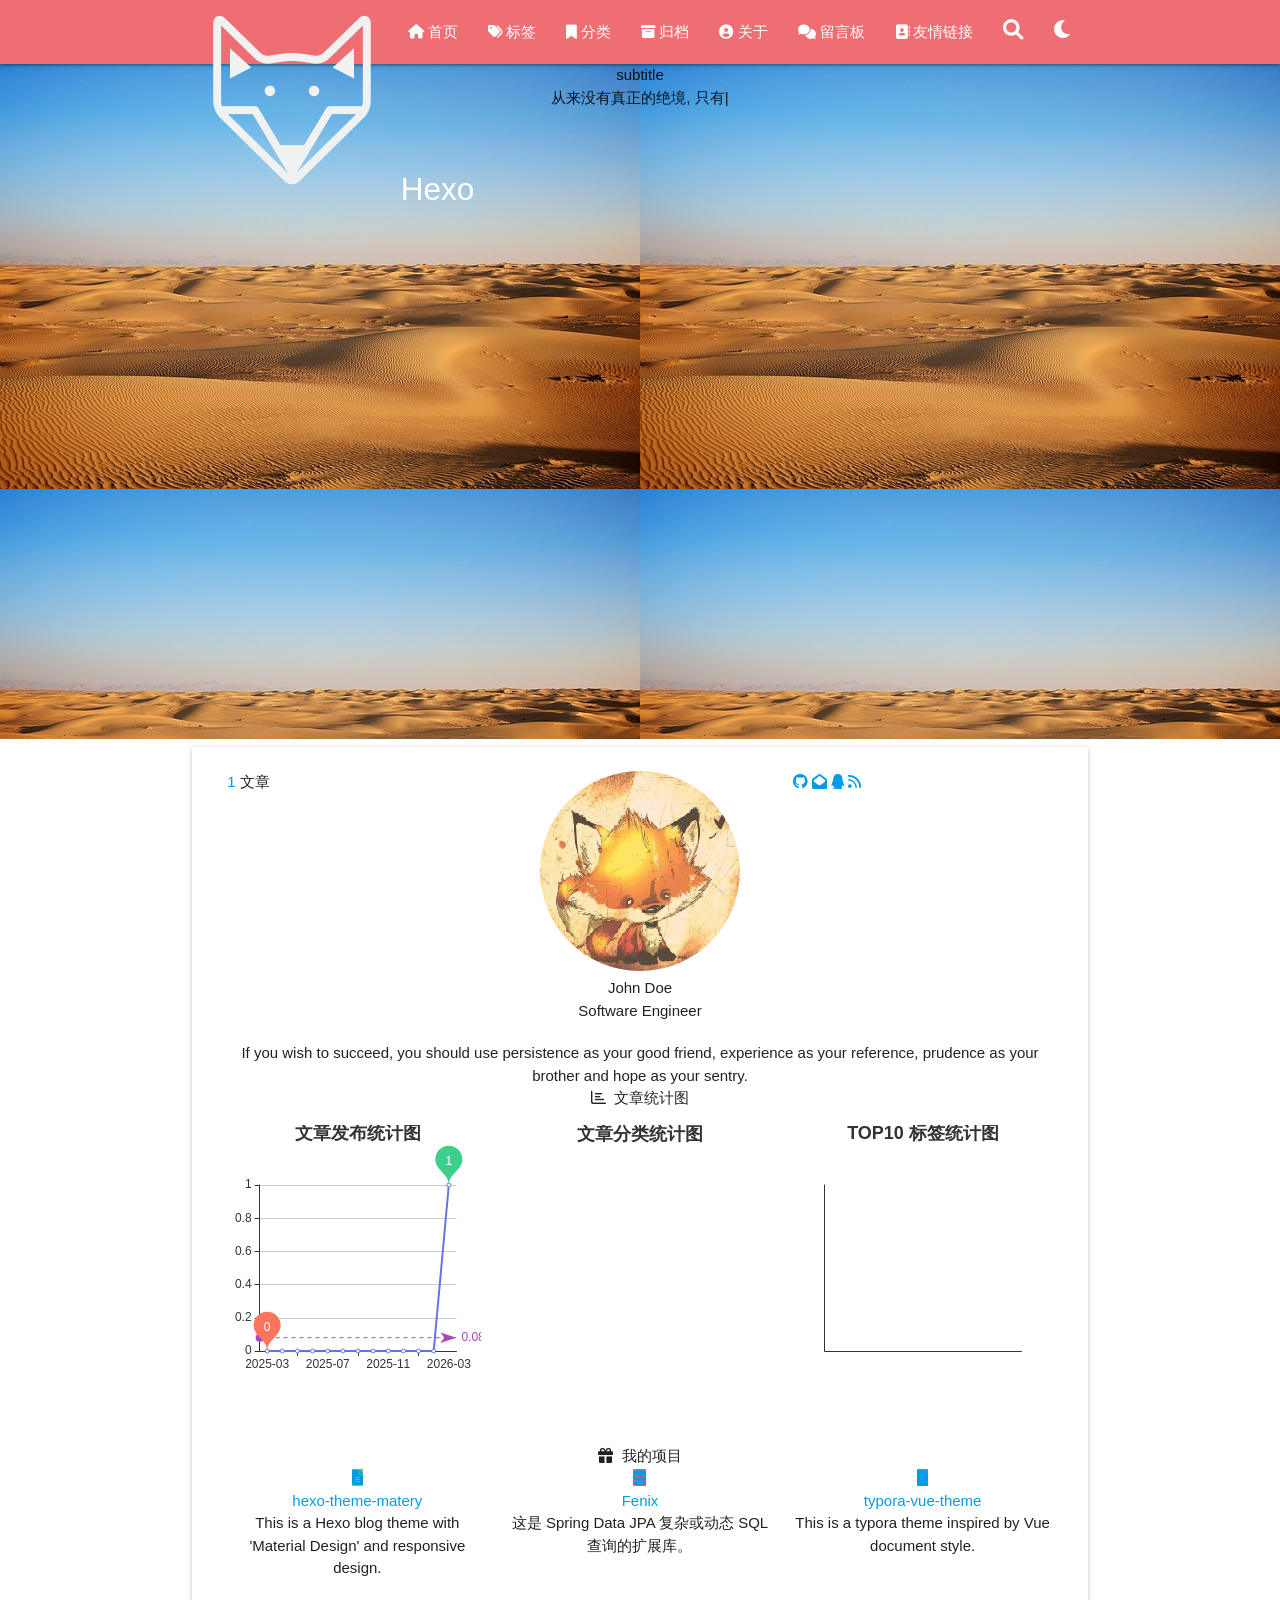
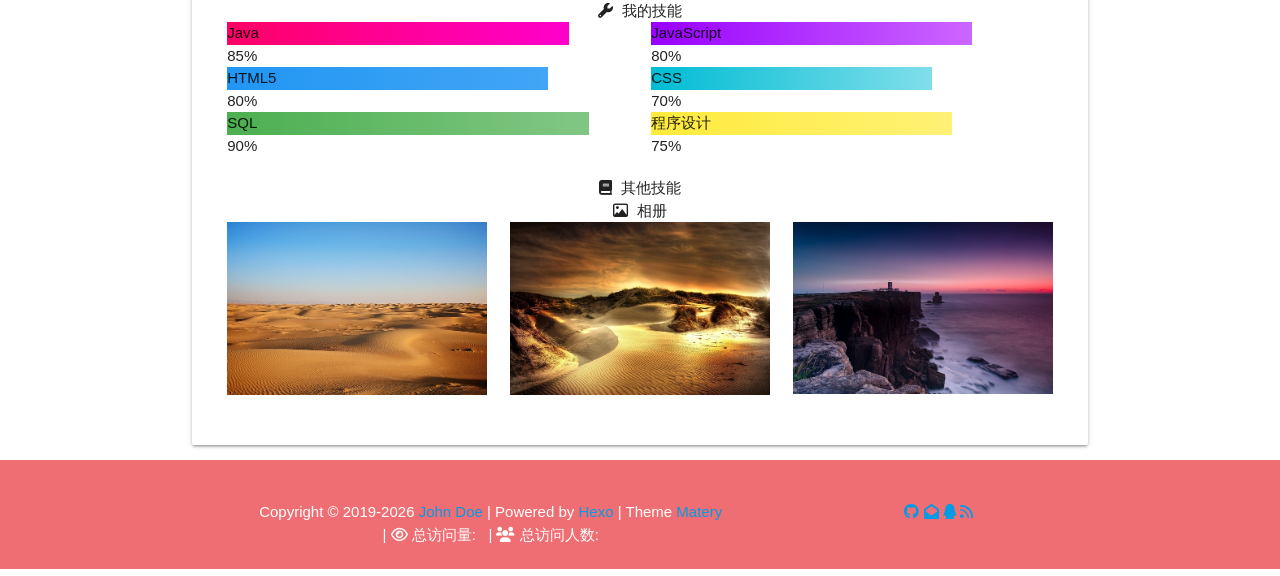
==== about/index.html @ 9ba4c169 "Site updated: 2026-03-27 16:29:59" ====
<!DOCTYPE HTML>
<html lang="zh-CN">


<head>
    <meta charset="utf-8">
    <meta name="keywords" content="关于, Hexo">
    <meta name="description" content="Hexo">
    <meta http-equiv="X-UA-Compatible" content="IE=edge">
    <meta name="viewport" content="width=device-width, initial-scale=1.0, user-scalable=no">
    <meta name="renderer" content="webkit|ie-stand|ie-comp">
    <meta name="mobile-web-app-capable" content="yes">
    <meta name="format-detection" content="telephone=no">
    <meta name="apple-mobile-web-app-capable" content="yes">
    <meta name="apple-mobile-web-app-status-bar-style" content="black-translucent">
    <meta name="referrer" content="no-referrer-when-downgrade">
    <!-- Global site tag (gtag.js) - Google Analytics -->


    <title>关于 | Hexo</title>
    <link rel="icon" type="image/png" href="/favicon.png">
    


    <!-- bg-cover style     -->



<link rel="stylesheet" type="text/css" href="/libs/awesome/css/all.min.css">
<link rel="stylesheet" type="text/css" href="/libs/materialize/materialize.min.css">
<link rel="stylesheet" type="text/css" href="/libs/aos/aos.css">
<link rel="stylesheet" type="text/css" href="/libs/animate/animate.min.css">
<link rel="stylesheet" type="text/css" href="/libs/lightGallery/css/lightgallery.min.css">
<link rel="stylesheet" type="text/css" href="/css/matery.css">
<link rel="stylesheet" type="text/css" href="/css/my.css">
<link rel="stylesheet" type="text/css" href="/css/dark.css" media="none" onload="if(media!='all')media='all'">




    <link rel="stylesheet" href="/libs/tocbot/tocbot.css">
    <link rel="stylesheet" href="/css/post.css">




    
        <link rel="stylesheet" type="text/css" href="/css/reward.css">
    



    <script src="/libs/jquery/jquery-3.6.0.min.js"></script>

<meta name="generator" content="Hexo 8.1.1"></head>


<body>
    <header class="navbar-fixed">
    <nav id="headNav" class="bg-color nav-transparent">
        <div id="navContainer" class="nav-wrapper container">
            <div class="brand-logo">
                <a href="/" class="waves-effect waves-light">
                    
                    <img src="/medias/logo.png" class="logo-img" alt="LOGO">
                    
                    <span class="logo-span">Hexo</span>
                </a>
            </div>
            

<a href="#" data-target="mobile-nav" class="sidenav-trigger button-collapse"><i class="fas fa-bars"></i></a>
<ul class="right nav-menu">
  
  <li class="hide-on-med-and-down nav-item">
    
    <a href="/" class="waves-effect waves-light">
      
      <i class="fas fa-home" style="zoom: 0.6;"></i>
      
      <span>首页</span>
    </a>
    
  </li>
  
  <li class="hide-on-med-and-down nav-item">
    
    <a href="/tags" class="waves-effect waves-light">
      
      <i class="fas fa-tags" style="zoom: 0.6;"></i>
      
      <span>标签</span>
    </a>
    
  </li>
  
  <li class="hide-on-med-and-down nav-item">
    
    <a href="/categories" class="waves-effect waves-light">
      
      <i class="fas fa-bookmark" style="zoom: 0.6;"></i>
      
      <span>分类</span>
    </a>
    
  </li>
  
  <li class="hide-on-med-and-down nav-item">
    
    <a href="/archives" class="waves-effect waves-light">
      
      <i class="fas fa-archive" style="zoom: 0.6;"></i>
      
      <span>归档</span>
    </a>
    
  </li>
  
  <li class="hide-on-med-and-down nav-item">
    
    <a href="/about" class="waves-effect waves-light">
      
      <i class="fas fa-user-circle" style="zoom: 0.6;"></i>
      
      <span>关于</span>
    </a>
    
  </li>
  
  <li class="hide-on-med-and-down nav-item">
    
    <a href="/contact" class="waves-effect waves-light">
      
      <i class="fas fa-comments" style="zoom: 0.6;"></i>
      
      <span>留言板</span>
    </a>
    
  </li>
  
  <li class="hide-on-med-and-down nav-item">
    
    <a href="/friends" class="waves-effect waves-light">
      
      <i class="fas fa-address-book" style="zoom: 0.6;"></i>
      
      <span>友情链接</span>
    </a>
    
  </li>
  
  <li>
    <a href="#searchModal" class="modal-trigger waves-effect waves-light">
      <i id="searchIcon" class="fas fa-search" title="搜索" style="zoom: 0.85;"></i>
    </a>
  </li>
  <li>
    <a href="javascript:;" class="waves-effect waves-light" onclick="switchNightMode()" title="深色/浅色模式" >
      <i id="sum-moon-icon" class="fas fa-sun" style="zoom: 0.85;"></i>
    </a>
  </li>
</ul>


<div id="mobile-nav" class="side-nav sidenav">

    <div class="mobile-head bg-color">
        
        <img src="/medias/logo.png" class="logo-img circle responsive-img">
        
        <div class="logo-name">Hexo</div>
        <div class="logo-desc">
            
            Never really desperate, only the lost of the soul.
            
        </div>
    </div>

    <ul class="menu-list mobile-menu-list">
        
        <li class="m-nav-item">
	  
		<a href="/" class="waves-effect waves-light">
			
			    <i class="fa-fw fas fa-home"></i>
			
			首页
		</a>
          
        </li>
        
        <li class="m-nav-item">
	  
		<a href="/tags" class="waves-effect waves-light">
			
			    <i class="fa-fw fas fa-tags"></i>
			
			标签
		</a>
          
        </li>
        
        <li class="m-nav-item">
	  
		<a href="/categories" class="waves-effect waves-light">
			
			    <i class="fa-fw fas fa-bookmark"></i>
			
			分类
		</a>
          
        </li>
        
        <li class="m-nav-item">
	  
		<a href="/archives" class="waves-effect waves-light">
			
			    <i class="fa-fw fas fa-archive"></i>
			
			归档
		</a>
          
        </li>
        
        <li class="m-nav-item">
	  
		<a href="/about" class="waves-effect waves-light">
			
			    <i class="fa-fw fas fa-user-circle"></i>
			
			关于
		</a>
          
        </li>
        
        <li class="m-nav-item">
	  
		<a href="/contact" class="waves-effect waves-light">
			
			    <i class="fa-fw fas fa-comments"></i>
			
			留言板
		</a>
          
        </li>
        
        <li class="m-nav-item">
	  
		<a href="/friends" class="waves-effect waves-light">
			
			    <i class="fa-fw fas fa-address-book"></i>
			
			友情链接
		</a>
          
        </li>
        
        
        <li><div class="divider"></div></li>
        <li>
            <a href="https://github.com/blinkfox/hexo-theme-matery" class="waves-effect waves-light" target="_blank">
                <i class="fab fa-github-square fa-fw"></i>Fork Me
            </a>
        </li>
        
    </ul>
</div>


        </div>

        
            <style>
    .nav-transparent .github-corner {
        display: none !important;
    }

    .github-corner {
        position: absolute;
        z-index: 10;
        top: 0;
        right: 0;
        border: 0;
        transform: scale(1.1);
    }

    .github-corner svg {
        color: #0f9d58;
        fill: #fff;
        height: 64px;
        width: 64px;
    }

    .github-corner:hover .octo-arm {
        animation: a 0.56s ease-in-out;
    }

    .github-corner .octo-arm {
        animation: none;
    }

    @keyframes a {
        0%,
        to {
            transform: rotate(0);
        }
        20%,
        60% {
            transform: rotate(-25deg);
        }
        40%,
        80% {
            transform: rotate(10deg);
        }
    }
</style>

<a href="https://github.com/blinkfox/hexo-theme-matery" class="github-corner tooltipped hide-on-med-and-down" target="_blank"
   data-tooltip="Fork Me" data-position="left" data-delay="50">
    <svg viewBox="0 0 250 250" aria-hidden="true">
        <path d="M0,0 L115,115 L130,115 L142,142 L250,250 L250,0 Z"></path>
        <path d="M128.3,109.0 C113.8,99.7 119.0,89.6 119.0,89.6 C122.0,82.7 120.5,78.6 120.5,78.6 C119.2,72.0 123.4,76.3 123.4,76.3 C127.3,80.9 125.5,87.3 125.5,87.3 C122.9,97.6 130.6,101.9 134.4,103.2"
              fill="currentColor" style="transform-origin: 130px 106px;" class="octo-arm"></path>
        <path d="M115.0,115.0 C114.9,115.1 118.7,116.5 119.8,115.4 L133.7,101.6 C136.9,99.2 139.9,98.4 142.2,98.6 C133.8,88.0 127.5,74.4 143.8,58.0 C148.5,53.4 154.0,51.2 159.7,51.0 C160.3,49.4 163.2,43.6 171.4,40.1 C171.4,40.1 176.1,42.5 178.8,56.2 C183.1,58.6 187.2,61.8 190.9,65.4 C194.5,69.0 197.7,73.2 200.1,77.6 C213.8,80.2 216.3,84.9 216.3,84.9 C212.7,93.1 206.9,96.0 205.4,96.6 C205.1,102.4 203.0,107.8 198.3,112.5 C181.9,128.9 168.3,122.5 157.7,114.1 C157.9,116.9 156.7,120.9 152.7,124.9 L141.0,136.5 C139.8,137.7 141.6,141.9 141.8,141.8 Z"
              fill="currentColor" class="octo-body"></path>
    </svg>
</a>
        
    </nav>

</header>

    <style type="text/css">
    /* don't remove. */
    .about-cover {
        height: 75vh;
    }
</style>

<div class="bg-cover pd-header about-cover">
    <div class="container">
    <div class="row">
    <div class="col s10 offset-s1 m8 offset-m2 l8 offset-l2">
        <div class="brand">
            <div class="title center-align">
                
                    subtitle
                
            </div>

            <div class="description center-align">
                
                <span id="subtitle"></span>
                <script src="/libs/typed/typed.js"></script>
                <script>
                    var typed = new Typed("#subtitle", {
                        strings: [ 
                            
                                "从来没有真正的绝境, 只有心灵的迷途",
                            
                                "Never really desperate, only the lost of the soul",
                            
                        ],
                        startDelay: 300,
                        typeSpeed: 100,
                        loop: true,
                        backSpeed: 50,
                        showCursor: true
                    });
                </script>
                
            </div>
        </div>
    </div>
</div>


<script>
    // 每天切换 banner 图.  Switch banner image every day.
    var bannerUrl = "/medias/banner/" + new Date().getDay() + '.jpg';
    $('.bg-cover').css('background-image', 'url(' + bannerUrl + ')');
</script>
<script>
    
      var bannerUrl = "/medias/featureimages/" + Math.floor(Math.random() * 24) + '.jpg';
    
    $('.bg-cover.about-cover').css('background-image', 'url(' + bannerUrl + ')');

</script>


    </div>
</div>

<main class="content">

    <div id="aboutme" class="container about-container">
        <div class="card">
            <div class="card-content">
                <div class="row">
                    <div class="post-statis col l4 hide-on-med-and-down" data-aos="zoom-in-right">
                        
<div class="statis">
    <span class="count"><a href="/">1</a></span>
    <span class="name">文章</span>
</div>






                    </div>
                    <div class="col s12 m12 l4">
                        <div class="profile center-align">
                            <div class="avatar">
                                <img src="/medias/avatar.jpg" alt="John Doe"
                                     class="circle responsive-img avatar-img">
                            </div>
                            <div class="author">
                                <div class="post-statis hide-on-large-only" data-aos="zoom-in-right">
                                    
<div class="statis">
    <span class="count"><a href="/">1</a></span>
    <span class="name">文章</span>
</div>






                                </div>
                                <div class="title">John Doe</div>
                                <div class="career">Software Engineer</div>
                                <div class="social-link hide-on-large-only" data-aos="zoom-in-left">
                                    
    <a href="https://github.com/blinkfox" class="tooltipped" target="_blank" data-tooltip="访问我的GitHub" data-position="top" data-delay="50">
        <i class="fab fa-github"></i>
    </a>



    <a href="mailto:1181062873@qq.com" class="tooltipped" target="_blank" data-tooltip="邮件联系我" data-position="top" data-delay="50">
        <i class="fas fa-envelope-open"></i>
    </a>







    <a href="tencent://AddContact/?fromId=50&fromSubId=1&subcmd=all&uin=1181062873" class="tooltipped" target="_blank" data-tooltip="QQ联系我: 1181062873" data-position="top" data-delay="50">
        <i class="fab fa-qq"></i>
    </a>







    <a href="/atom.xml" class="tooltipped" target="_blank" data-tooltip="RSS 订阅" data-position="top" data-delay="50">
        <i class="fas fa-rss"></i>
    </a>


                                </div>
                            </div>
                        </div>
                    </div>
                    <div class="col l4 hide-on-med-and-down" data-aos="zoom-in-left">
                        <div class="social-link">
                            
    <a href="https://github.com/blinkfox" class="tooltipped" target="_blank" data-tooltip="访问我的GitHub" data-position="top" data-delay="50">
        <i class="fab fa-github"></i>
    </a>



    <a href="mailto:1181062873@qq.com" class="tooltipped" target="_blank" data-tooltip="邮件联系我" data-position="top" data-delay="50">
        <i class="fas fa-envelope-open"></i>
    </a>







    <a href="tencent://AddContact/?fromId=50&fromSubId=1&subcmd=all&uin=1181062873" class="tooltipped" target="_blank" data-tooltip="QQ联系我: 1181062873" data-position="top" data-delay="50">
        <i class="fab fa-qq"></i>
    </a>







    <a href="/atom.xml" class="tooltipped" target="_blank" data-tooltip="RSS 订阅" data-position="top" data-delay="50">
        <i class="fas fa-rss"></i>
    </a>


                        </div>
                    </div>
                </div>

                <div class="introduction center-align" data-aos="fade-up">If you wish to succeed, you should use persistence as your good friend, experience as your reference, prudence as your brother and hope as your sentry.</div>

                <style type="text/css">
    #posts-chart,
    #categories-chart,
    #tags-chart {
        width: 100%;
        height: 300px;
        margin: 0.5rem auto;
        padding: 0.5rem;
    }
</style>

<div id="postCharts" class="post-charts">
    <div class="title center-align" data-aos="zoom-in-up">
        <i class="far fa-bar-chart"></i>&nbsp;&nbsp;文章统计图
    </div>
    <div class="row">
        <div class="chart col s12 m6 l4" data-aos="zoom-in-up">
            <div id="posts-chart"></div>
        </div>

        <div class="chart col s12 m6 l4" data-aos="zoom-in-up">
            <div id="categories-chart"></div>
        </div>

        <div class="chart col s12 m6 l4" data-aos="zoom-in-up">
            <div id="tags-chart"></div>
        </div>
    </div>
</div>

<script type="text/javascript" src="/libs/echarts/echarts.min.js"></script>
<script>
    let postsChart = echarts.init(document.getElementById('posts-chart'));
    let categoriesChart = echarts.init(document.getElementById('categories-chart'));
    let tagsChart = echarts.init(document.getElementById('tags-chart'));

    

    let postsOption = {
        title: {
            text: '文章发布统计图',
            top: -5,
            x: 'center'
        },
        tooltip: {
            trigger: 'axis'
        },
        xAxis: {
            type: 'category',
            data: ["2025-03","2025-04","2025-05","2025-06","2025-07","2025-08","2025-09","2025-10","2025-11","2025-12","2026-01","2026-02","2026-03"]
        },
        yAxis: {
            type: 'value',
        },
        series: [
            {
                name: '文章篇数',
                type: 'line',
                color: ['#6772e5'],
                data: [0,0,0,0,0,0,0,0,0,0,0,0,1],
                markPoint: {
                    symbolSize: 45,
                    color: ['#fa755a','#3ecf8e','#82d3f4'],
                    data: [{
                        type: 'max',
                        itemStyle: {color: ['#3ecf8e']},
                        name: '最大值'
                    }, {
                        type: 'min',
                        itemStyle: {color: ['#fa755a']},
                        name: '最小值'
                    }]
                },
                markLine: {
                    itemStyle: {color: ['#ab47bc']},
                    data: [
                        {type: 'average', name: '平均值'}
                    ]
                }
            }
        ]
    };

    

    let categoriesOption = {
        title: {
            text: '文章分类统计图',
            top: -4,
            x: 'center'
        },
        tooltip: {
            trigger: 'item',
            formatter: "{a} <br/>{b} : {c} ({d}%)"
        },
        series: [
            {
                name: '分类',
                type: 'pie',
                radius: '50%',
                color: ['#6772e5', '#ff9e0f', '#fa755a', '#3ecf8e', '#82d3f4', '#ab47bc', '#525f7f', '#f51c47', '#26A69A'],
                data: [],
                itemStyle: {
                    emphasis: {
                        shadowBlur: 10,
                        shadowOffsetX: 0,
                        shadowColor: 'rgba(0, 0, 0, 0.5)'
                    }
                }
            }
        ]
    };

    

    let tagsOption = {
        title: {
            text: 'TOP10 标签统计图',
            top: -5,
            x: 'center'
        },
        tooltip: {},
        xAxis: [
            {
                type: 'category',
                data: []
            }
        ],
        yAxis: [
            {
                type: 'value'
            }
        ],
        series: [
            {
                type: 'bar',
                color: ['#82d3f4'],
                barWidth : 18,
                data: [],
                markPoint: {
                    symbolSize: 45,
                    data: [{
                        type: 'max',
                        itemStyle: {color: ['#3ecf8e']},
                        name: '最大值'
                    }, {
                        type: 'min',
                        itemStyle: {color: ['#fa755a']},
                        name: '最小值'
                    }],
                },
                markLine: {
                    itemStyle: {color: ['#ab47bc']},
                    data: [
                        {type: 'average', name: '平均值'}
                    ]
                }
            }
        ]
    };

    // render the charts
    postsChart.setOption(postsOption);
    categoriesChart.setOption(categoriesOption);
    tagsChart.setOption(tagsOption);
</script>


                
                
<div class="my-projects">
    <div class="title center-align" data-aos="zoom-in-up">
        <i class="fas fa-gift"></i>&nbsp;&nbsp;我的项目
    </div>
    <div class="row">
        
        
        <div class="col s12 m6 l4" data-aos="fade-up">
            <div class="info center-align">
                <a href="http://github.com/blinkfox/hexo-theme-matery" class="icon"
                   style="background: linear-gradient(to bottom right, #66BB6A 0%, #81C784 100%)" target="_blank">
                    <i class="fas fa-file-alt"></i>
                </a>
                <div class="info-title">
                    <a href="http://github.com/blinkfox/hexo-theme-matery" target="_blank">hexo-theme-matery</a>
                </div>
                <div class="info-desc">This is a Hexo blog theme with &#39;Material Design&#39; and responsive design.</div>
            </div>
        </div>
        
        <div class="col s12 m6 l4" data-aos="fade-up">
            <div class="info center-align">
                <a href="https://github.com/blinkfox/fenix" class="icon"
                   style="background: linear-gradient(to bottom right, #F06292 0%, #EF5350 100%)" target="_blank">
                    <i class="fas fa-database"></i>
                </a>
                <div class="info-title">
                    <a href="https://github.com/blinkfox/fenix" target="_blank">Fenix</a>
                </div>
                <div class="info-desc">这是 Spring Data JPA 复杂或动态 SQL 查询的扩展库。</div>
            </div>
        </div>
        
        <div class="col s12 m6 l4" data-aos="fade-up">
            <div class="info center-align">
                <a href="https://github.com/blinkfox/typora-vue-theme" class="icon"
                   style="background: linear-gradient(to bottom right, #29B6F6 0%, #1E88E5 100%)" target="_blank">
                    <i class="fas fa-file-alt"></i>
                </a>
                <div class="info-title">
                    <a href="https://github.com/blinkfox/typora-vue-theme" target="_blank">typora-vue-theme</a>
                </div>
                <div class="info-desc">This is a typora theme inspired by Vue document style.</div>
            </div>
        </div>
        
        
    </div>
</div>

                

                
                
<div class="my-skills">
    <div class="title center-align" data-aos="zoom-in-up">
        <i class="fas fa-wrench"></i>&nbsp;&nbsp;我的技能
    </div>
    <div class="row">
        
        
        
        <div class="col s12 m6 l6" data-aos="fade-up">
            <div class="skillbar">
                <div class="skillbar-title"
                     style="background: linear-gradient(to right, #FF0066 0%, #FF00CC 100%); width: 85%">
                    <span>Java</span>
                </div>
                <div class="skill-bar-percent">85%</div>
            </div>
        </div>
        
        
        <div class="col s12 m6 l6" data-aos="fade-up">
            <div class="skillbar">
                <div class="skillbar-title"
                     style="background: linear-gradient(to right, #9900FF 0%, #CC66FF 100%); width: 80%">
                    <span>JavaScript</span>
                </div>
                <div class="skill-bar-percent">80%</div>
            </div>
        </div>
        
        
        <div class="col s12 m6 l6" data-aos="fade-up">
            <div class="skillbar">
                <div class="skillbar-title"
                     style="background: linear-gradient(to right, #2196F3 0%, #42A5F5 100%); width: 80%">
                    <span>HTML5</span>
                </div>
                <div class="skill-bar-percent">80%</div>
            </div>
        </div>
        
        
        <div class="col s12 m6 l6" data-aos="fade-up">
            <div class="skillbar">
                <div class="skillbar-title"
                     style="background: linear-gradient(to right, #00BCD4 0%, #80DEEA 100%); width: 70%">
                    <span>CSS</span>
                </div>
                <div class="skill-bar-percent">70%</div>
            </div>
        </div>
        
        
        <div class="col s12 m6 l6" data-aos="fade-up">
            <div class="skillbar">
                <div class="skillbar-title"
                     style="background: linear-gradient(to right, #4CAF50 0%, #81C784 100%); width: 90%">
                    <span>SQL</span>
                </div>
                <div class="skill-bar-percent">90%</div>
            </div>
        </div>
        
        
        <div class="col s12 m6 l6" data-aos="fade-up">
            <div class="skillbar">
                <div class="skillbar-title"
                     style="background: linear-gradient(to right, #FFEB3B 0%, #FFF176 100%); width: 75%">
                    <span>程序设计</span>
                </div>
                <div class="skill-bar-percent">75%</div>
            </div>
        </div>
        
        
    </div>

    

    
    <div class="other-skills chip-container" data-aos="zoom-in-up">
        <div class="sub-title center-align"><i class="fa fa-book"></i>&nbsp;&nbsp;其他技能</div>
        <div class="tag-chips center-align">
            
        </div>
    </div>
    

</div>

                

                
                
<div id="myGallery" class="my-gallery">
    <div class="title center-align" data-aos="zoom-in-up">
        <i class="far fa-image"></i>&nbsp;&nbsp;相册
    </div>
    <div class="row">
        
        
        <div class="photo col s12 m6 l4" data-aos="fade-up">
            <div class="img-item" data-src="/medias/featureimages/0.jpg">
                <img src="/medias/featureimages/0.jpg" class="responsive-img">
            </div>
        </div>
        
        <div class="photo col s12 m6 l4" data-aos="fade-up">
            <div class="img-item" data-src="/medias/featureimages/1.jpg">
                <img src="/medias/featureimages/1.jpg" class="responsive-img">
            </div>
        </div>
        
        <div class="photo col s12 m6 l4" data-aos="fade-up">
            <div class="img-item" data-src="/medias/featureimages/2.jpg">
                <img src="/medias/featureimages/2.jpg" class="responsive-img">
            </div>
        </div>
        
        
    </div>
</div>

<script>
    $(function () {
        let animateClass = 'animated pulse';
        $('#myGallery .photo').hover(function () {
            $(this).addClass(animateClass);
        }, function () {
            $(this).removeClass(animateClass);
        });
    });
</script>

                
                
                
                
            </div>
        </div>
    </div>
</main>


    <footer class="page-footer bg-color">
    
        <link rel="stylesheet" href="/libs/aplayer/APlayer.min.css">
<style>
    .aplayer .aplayer-lrc p {
        
        display: none;
        
        font-size: 12px;
        font-weight: 700;
        line-height: 16px !important;
    }

    .aplayer .aplayer-lrc p.aplayer-lrc-current {
        
        display: none;
        
        font-size: 15px;
        color: #42b983;
    }

    
    .aplayer.aplayer-fixed.aplayer-narrow .aplayer-body {
        left: -66px !important;
    }

    .aplayer.aplayer-fixed.aplayer-narrow .aplayer-body:hover {
        left: 0px !important;
    }

    
</style>
<div class="">
    
    <div class="row">
        <meting-js class="col l8 offset-l2 m10 offset-m1 s12"
                   server="netease"
                   type="playlist"
                   id="503838841"
                   fixed='true'
                   autoplay='false'
                   theme='#42b983'
                   loop='all'
                   order='random'
                   preload='auto'
                   volume='0.7'
                   list-folded='true'
        >
        </meting-js>
    </div>
</div>

<script src="/libs/aplayer/APlayer.min.js"></script>
<script src="/libs/aplayer/Meting.min.js"></script>

    

    <div class="container row center-align"
         style="margin-bottom: 0px !important;">
        <div class="col s12 m8 l8 copy-right">
            Copyright&nbsp;&copy;
            
                <span id="year">2019-2026</span>
            
            <a href="/about" target="_blank">John Doe</a>
            |&nbsp;Powered by&nbsp;<a href="https://hexo.io/" target="_blank">Hexo</a>
            |&nbsp;Theme&nbsp;<a href="https://github.com/blinkfox/hexo-theme-matery" target="_blank">Matery</a>
            
            <br>
            
            
            
                
            
            
                <span id="busuanzi_container_site_pv">
                &nbsp;|&nbsp;<i class="far fa-eye"></i>&nbsp;总访问量:&nbsp;
                    <span id="busuanzi_value_site_pv" class="white-color"></span>
            </span>
            
            
                <span id="busuanzi_container_site_uv">
                &nbsp;|&nbsp;<i class="fas fa-users"></i>&nbsp;总访问人数:&nbsp;
                    <span id="busuanzi_value_site_uv" class="white-color"></span>
            </span>
            
            <br>

            <!-- 运行天数提醒. -->
            
            <br>
            
        </div>
        <div class="col s12 m4 l4 social-link social-statis">
    <a href="https://github.com/blinkfox" class="tooltipped" target="_blank" data-tooltip="访问我的GitHub" data-position="top" data-delay="50">
        <i class="fab fa-github"></i>
    </a>



    <a href="mailto:1181062873@qq.com" class="tooltipped" target="_blank" data-tooltip="邮件联系我" data-position="top" data-delay="50">
        <i class="fas fa-envelope-open"></i>
    </a>







    <a href="tencent://AddContact/?fromId=50&fromSubId=1&subcmd=all&uin=1181062873" class="tooltipped" target="_blank" data-tooltip="QQ联系我: 1181062873" data-position="top" data-delay="50">
        <i class="fab fa-qq"></i>
    </a>







    <a href="/atom.xml" class="tooltipped" target="_blank" data-tooltip="RSS 订阅" data-position="top" data-delay="50">
        <i class="fas fa-rss"></i>
    </a>

</div>
    </div>
</footer>

<div class="progress-bar"></div>


    <!-- 搜索遮罩框 -->
<div id="searchModal" class="modal">
    <div class="modal-content">
        <div class="search-header">
            <span class="title"><i class="fas fa-search"></i>&nbsp;&nbsp;搜索</span>
            <input type="search" id="searchInput" name="s" placeholder="请输入搜索的关键字"
                   class="search-input">
        </div>
        <div id="searchResult"></div>
    </div>
</div>

<script type="text/javascript">
$(function () {
    var searchFunc = function (path, search_id, content_id) {
        'use strict';
        $.ajax({
            url: path,
            dataType: "xml",
            success: function (xmlResponse) {
                // get the contents from search data
                var datas = $("entry", xmlResponse).map(function () {
                    return {
                        title: $("title", this).text(),
                        content: $("content", this).text(),
                        url: $("url", this).text()
                    };
                }).get();
                var $input = document.getElementById(search_id);
                var $resultContent = document.getElementById(content_id);
                $input.addEventListener('input', function () {
                    var str = '<ul class=\"search-result-list\">';
                    var keywords = this.value.trim().toLowerCase().split(/[\s\-]+/);
                    $resultContent.innerHTML = "";
                    if (this.value.trim().length <= 0) {
                        return;
                    }
                    // perform local searching
                    datas.forEach(function (data) {
                        var isMatch = true;
                        var data_title = data.title.trim().toLowerCase();
                        var data_content = data.content.trim().replace(/<[^>]+>/g, "").toLowerCase();
                        var data_url = data.url;
                        data_url = data_url.indexOf('/') === 0 ? data.url : '/' + data_url;
                        var index_title = -1;
                        var index_content = -1;
                        var first_occur = -1;
                        // only match artiles with not empty titles and contents
                        if (data_title !== '' && data_content !== '') {
                            keywords.forEach(function (keyword, i) {
                                index_title = data_title.indexOf(keyword);
                                index_content = data_content.indexOf(keyword);
                                if (index_title < 0 && index_content < 0) {
                                    isMatch = false;
                                } else {
                                    if (index_content < 0) {
                                        index_content = 0;
                                    }
                                    if (i === 0) {
                                        first_occur = index_content;
                                    }
                                }
                            });
                        }
                        // show search results
                        if (isMatch) {
                            str += "<li><a href='" + data_url + "' class='search-result-title'>" + data_title + "</a>";
                            var content = data.content.trim().replace(/<[^>]+>/g, "");
                            if (first_occur >= 0) {
                                // cut out 100 characters
                                var start = first_occur - 20;
                                var end = first_occur + 80;
                                if (start < 0) {
                                    start = 0;
                                }
                                if (start === 0) {
                                    end = 100;
                                }
                                if (end > content.length) {
                                    end = content.length;
                                }
                                var match_content = content.substr(start, end);
                                // highlight all keywords
                                keywords.forEach(function (keyword) {
                                    var regS = new RegExp(keyword, "gi");
                                    match_content = match_content.replace(regS, "<em class=\"search-keyword\">" + keyword + "</em>");
                                });

                                str += "<p class=\"search-result\">" + match_content + "...</p>"
                            }
                            str += "</li>";
                        }
                    });
                    str += "</ul>";
                    $resultContent.innerHTML = str;
                });
            }
        });
    };

    searchFunc('/search.xml', 'searchInput', 'searchResult');
});
</script>

    <!-- 白天和黑夜主题 -->
<div class="stars-con">
    <div id="stars"></div>
    <div id="stars2"></div>
    <div id="stars3"></div>  
</div>

<script>
    function switchNightMode() {
        $('<div class="Cuteen_DarkSky"><div class="Cuteen_DarkPlanet"></div></div>').appendTo($('body')),
        setTimeout(function () {
            $('body').hasClass('DarkMode') 
            ? ($('body').removeClass('DarkMode'), localStorage.setItem('isDark', '0'), $('#sum-moon-icon').removeClass("fa-sun").addClass('fa-moon')) 
            : ($('body').addClass('DarkMode'), localStorage.setItem('isDark', '1'), $('#sum-moon-icon').addClass("fa-sun").removeClass('fa-moon')),
            
            setTimeout(function () {
            $('.Cuteen_DarkSky').fadeOut(1e3, function () {
                $(this).remove()
            })
            }, 2e3)
        })
    }
</script>

    <!-- 回到顶部按钮 -->
<div id="backTop" class="top-scroll">
    <a class="btn-floating btn-large waves-effect waves-light" href="#!">
        <i class="fas fa-arrow-up"></i>
    </a>
</div>


    <script src="/libs/materialize/materialize.min.js"></script>
    <script src="/libs/masonry/masonry.pkgd.min.js"></script>
    <script src="/libs/aos/aos.js"></script>
    <script src="/libs/scrollprogress/scrollProgress.min.js"></script>
    <script src="/libs/lightGallery/js/lightgallery-all.min.js"></script>
    <script src="/js/matery.js"></script>

    

    
    
    

    <!-- 雪花特效 -->
    

    <!-- 鼠标星星特效 -->
    

     
        <script src="https://ssl.captcha.qq.com/TCaptcha.js"></script>
        <script src="/libs/others/TencentCaptcha.js"></script>
        <button id="TencentCaptcha" data-appid="xxxxxxxxxx" data-cbfn="callback" type="button" hidden></button>
    

    <!-- Baidu Analytics -->

    <!-- Baidu Push -->

<script>
    (function () {
        var bp = document.createElement('script');
        var curProtocol = window.location.protocol.split(':')[0];
        if (curProtocol === 'https') {
            bp.src = 'https://zz.bdstatic.com/linksubmit/push.js';
        } else {
            bp.src = 'http://push.zhanzhang.baidu.com/push.js';
        }
        var s = document.getElementsByTagName("script")[0];
        s.parentNode.insertBefore(bp, s);
    })();
</script>

    
    <script src="/libs/others/clicklove.js" async="async"></script>
    
    
    <script async src="/libs/others/busuanzi.pure.mini.js"></script>
    

    

    

    <!--腾讯兔小巢-->
    
    

    

    

    
    <script src="/libs/instantpage/instantpage.js" type="module"></script>
    

</body>

</html>
---- css/my.css ----
/* Here is your custom css styles. */
---- css/dark.css ----
/*夜间适配*/
.night .tip {
    filter: brightness(0.7);
}

/* snote夜间模式 */
.night .tip{
    color: #4c4948;
}

/* 背景颜色变灰色 */
.dark tbody,
body.DarkMode #artDetail .post-info .post-date,
body.DarkMode #info_user_pool .moments_chart,
body.DarkMode .bg-cover .post-title,
body.DarkMode .biaotis span,
body.DarkMode .card .card-content .dss,
body.DarkMode .card .card-content p,
body.DarkMode .card .card-image .card-title,
body.DarkMode .card .toc-title,
body.DarkMode .card-content .categories-title,
body.DarkMode .card-content .de,
body.DarkMode .category-content a,
body.DarkMode .chip-container .tag-title,
body.DarkMode .fa-lightbulb:before,
body.DarkMode .fa-moon-o:before,
body.DarkMode .fab,
body.DarkMode .fas,
body.DarkMode .friends-container .tag-title,
body.DarkMode .frind-ship .title h1,
body.DarkMode .moments-item-info .moments-item-time,
body.DarkMode .moments_load_button,
body.DarkMode .notice,
body.DarkMode .panel-info,
body.DarkMode .post-info .info-break-policy,
body.DarkMode .publish-info .post-category,
body.DarkMode .publish-info .publish-date,
body.DarkMode .row .text,
body.DarkMode .statis .name,
body.DarkMode .supervise_details,
body.DarkMode .title,
body.DarkMode .v[data-class="v"] .vcount,
body.DarkMode .v[data-class="v"] .vcount .vnum,
body.DarkMode .valine-card .comment_headling,
body.DarkMode a body.DarkMode table,
body.DarkMode article .article-content .summary,
body.DarkMode article .article-tags .chip,
body.DarkMode .card .card-image .card-title,
body.DarkMode div.jqcloud a,
body.DarkMode footer .copy-right,
body.DarkMode footer a,
body.DarkMode h1,
body.DarkMode h2,
body.DarkMode h3,
body.DarkMode h4,
body.DarkMode h5,
body.DarkMode h6,
body.DarkMode header .side-nav .menu-list a,
body.DarkMode header .side-nav .mobile-head .logo-desc,
body.DarkMode header .side-nav .mobile-head .logo-name,
body.DarkMode li,
body.DarkMode td,
body.DarkMode p,
body.DarkMode pre,
body.DarkMode .markmap-container svg g div,
body.DarkMode .read .bg-cover .description {
    color: rgba(255, 255, 255, 0.6); /*.85为透明度，可依据需求修改*/
}
body.DarkMode .fArticleTitle, body.DarkMode .fArticleAuthor, body.DarkMode .fArticleUpdate {
    color: rgba(255, 255, 255, 0.6) !important;
}
body.DarkMode .v[data-class="v"] .vinput, .v[data-class="v"] .veditor, .v[data-class="v"] p, .v[data-class="v"] pre code, .v[data-class="v"] .status-bar {
    color: rgba(255, 255, 255, 0.6);
}
body.DarkMode blockquote {
    background-color: #666 !important;
    border-left: 5px solid #42b983 !important;
    color: rgba(255, 255, 255, 0.6);
}
body.DarkMode .nav-menu li .sub-nav li a {
    color: rgba(255, 255, 255, 0.6) !important;
}
body.DarkMode th td li {
    color: rgba(255, 255, 255, 0.6) !important;
    background-color: #2f3742 !important;
}
body.DarkMode .prev-next .article-badge {
    background-color: rgba(255, 255, 255, 0.6);
}
body.DarkMode header .side-nav .menu-list a {
    color: rgba(255, 255, 255, 0.6) !important;
}

body.DarkMode .mobile-menu-list a i {
    color: rgba(255, 255, 255, 0.6) !important;
}
body.DarkMode .bg-color {
    background-image:linear-gradient(to right, #3b3b3b 0, rgb(59 59 59) 100%);
    opacity:.8
}
body.DarkMode .progress-bar {
    background: linear-gradient(to right, #bf7030 0%, #dfc60d 100%);
}
body.DarkMode span.bg-color {
    background-image:linear-gradient(to right, #282c34 0, rgba(52,50,50,0.7) 100%)
}

/* 背景颜色变黑色 */
/* body.DarkMode #rewardModal .modal-content, */
body.DarkMode #reward .reward-link,
body.DarkMode #rewardModal .fa-times,
body.DarkMode #rewardModal .reward-title,
body.DarkMode #vcomments ::placeholder,
body.DarkMode #vcomments .vbtn,
body.DarkMode #waline ::placeholder,
body.DarkMode #waline .wl-header label ,
body.DarkMode #waline .wl-header input,
body.DarkMode #waline .wl-btn,
body.DarkMode #waline .wl-footer .wl-action svg,
body.DarkMode #waline .wl-reply svg,
body.DarkMode #waline .wl-info span,
body.DarkMode #waline .wl-info div,
body.DarkMode .toc-widget,
body.DarkMode .tag_share .chip,
body.DarkMode .archive-container,
body.DarkMode .modal,
body.DarkMode .v[data-class="v"] .vcount,
body.DarkMode header .side-nav,
body.DarkMode header .side-nav .menu-list .m-nav-show {
    filter: invert(0.8);
}
body.DarkMode .waline-card .comment_headling span {
    color: rgba(255, 255, 255, 0.6);
}
body.DarkMode #waline .wl-card .wl-meta span{
    color: rgba(255, 255, 255, 0.6);
    background: #666666;
}

body.DarkMode .reward-tabs img {
    filter: invert(0.9) !important;
}

body.DarkMode .tabs .tab a,
body.DarkMode .tabs .tab {
    filter: invert(0.8);
    font-weight: bolder;
    color: rgba(255, 255, 255, 0.6);
}

/*首页文章滑动卡片文字*/
body.DarkMode #thisTime,
body.DarkMode .card-image-V .box-content .title {
    color: #8a2be2;
}
body.DarkMode header .menus_item_child:before {
    border-color: transparent transparent rgba(45, 42, 52, 0.8);
}
body.DarkMode #searchModal, .DarkMode .h-color, .DarkMode header .menus_item_child {
    background: rgba(45, 42, 52, 0.8);
}
body.DarkMode .card-content p > code,
body.DarkMode .card-content h2 > code,
body.DarkMode .card-content h3 > code,
body.DarkMode .card-content h4 > code,
body.DarkMode .card-content h5 > code,
body.DarkMode .card-content h6 > code,
body.DarkMode .card-content a > code,
body.DarkMode .card-content td > code,
body.DarkMode .card-content li > code {
    color: rgba(255, 255, 255, 0.6);
    background-color: #666666;
}

body.DarkMode p[style] .img-item {
    background-color: rgba(255, 255, 255, 0.6);
}

body.DarkMode .card-content mark {
    color: rgba(255, 255, 255, 0.6);
    background-color: #2d2d2d;
}
body.DarkMode table th {
    background-color: #666666!important;
    color: rgb(49 190 126);
}
.DarkMode .btn-floating, .DarkMode #floating-toc-btn .btn-floating, .DarkMode .btn-floating, .DarkMode #switchspring {
    background-color:rgba(255, 255, 255, 0.6);
}
/*音乐播放器*/
body.DarkMode .aplayer {
    background: rgb(42 34 34);
    color: #42b983;
    font-family: Arial,Helvetica,sans-serif;
    margin: 5px;
    box-shadow: 0 2px 2px 0 rgba(0,0,0,.07),0 1px 5px 0 rgba(0,0,0,.1);
    border-radius: 2px;
    overflow: hidden;
    -webkit-user-select: none;
    -moz-user-select: none;
    -ms-user-select: none;
    user-select: none;
    line-height: normal;
    position: relative;
}
body.DarkMode .aplayer .aplayer-list ol li.aplayer-list-light {
    background: #666666;
}
body.DarkMode .aplayer .aplayer-list ol li:hover {
    background-color: #666666;
    color: #42b983;
}

body.DarkMode .aplayer .aplayer-body {
    position: relative;
    filter: invert(.8);
}

/*图片滤镜*/
body.DarkMode img,
body.DarkMode strong,
body.DarkMode .douban-card-img {
    filter: brightness(0.7);
}
/*统计图表暗色样式*/
body.DarkMode #categories-chart,
body.DarkMode #category-radar,
body.DarkMode #post-calendar,
body.DarkMode #posts-chart,
body.DarkMode #tags-chart {
    filter: invert(1);
}
body.DarkMode #calendar_container, 
body.DarkMode #uv_container, 
body.DarkMode #pv_container, 
body.DarkMode #sources_container, 
body.DarkMode #map_container {
    filter: invert(1);
}
body.DarkMode header .brand-logo .logo-img {
    display: none;
}

.DarkMode #readmode, 
.DarkMode #backTop, 
.DarkMode #button-body,
.DarkMode .comment-scroll,
.DarkMode .recommend .post-card, 
.DarkMode .post-card,
.DarkMode .read-more,
.DarkMode #floating-toc-btn .btn-floating, 
.DarkMode #vcomments .vtag, 
.DarkMode #waline .v, 
.DarkMode #cd-timeline,
.DarkMode .V-badge, 
.DarkMode .V-title-top, 
.DarkMode .about-cover, 
.DarkMode .article-cover .V-title, 
.DarkMode .card .mainV, 
.DarkMode .card-content iframe, 
.DarkMode .card-image:after, 
.DarkMode .card-image:before, 
.DarkMode .cat-container, 
.DarkMode .comment-switch, 
.DarkMode .new-item-badge, 
.DarkMode .note, 
.DarkMode .our-team .pic, 
.DarkMode .our-team .social, 
.DarkMode .our-team h3, 
.DarkMode .tag-chips span, 
.DarkMode .timeline-box .contentC, 
.DarkMode .wrapper, .DarkMode hr, 
.DarkMode img, 
.DarkMode li:before {
    -webkit-filter: brightness(0.8) !important;
    filter: brightness(0.8) !important;
}
body.DarkMode .toc-widget .toc-list-item {
    color:#000
}
body.DarkMode .toc-title {
    color:#666 !important
}
/*toc目录滤镜*/
body.DarkMode .skillbar .skill-bar-percent {
    color: #000;
}

/*一些细节背景*/
body.DarkMode .block-with-text:after,
body.DarkMode .card,
body.DarkMode .collapsible-header,
body.DarkMode .wxgzh,
body.DarkMode table tr:nth-child(2n),
body.DarkMode thead {
    background-color: #282c34;
}
body.DarkMode #fMessageBoard, body.DarkMode .fArticleMessage, body.DarkMode #fcircleMoreBtn, .DarkMode #switchspring {
    background-color:#fbfbfb50 !important;
}
/*about页面细节*/
body.DarkMode .profile .author .title {
    color: #faebd7;
}
body.DarkMode .my-projects .info .info-title a {
    color: tomato;
}

/*外挂标签*/
.swbk .label {
    color: currentColor;
}

/*给暗黑模式下的.test添加字体颜色变红样式*/
body.DarkMode .test {
    color: red;
}

body.DarkMode img, body.DarkMode strong {
    filter:brightness(.7)
}

body.DarkMode {
    /* background-image: url(/medias_webp/sunset.webp); */
    background-color: rgba(30, 30, 30);
}

body.DarkMode #vcomments textarea,
body.DarkMode #waline textarea {
    background: url(/medias_webp/simiao.webp) 100% 100% no-repeat;
    box-sizing: border-box;
    background-size: contain;
    background-position: right;
    background-color: rgba(255, 255, 255, 0);
    resize: vertical;
    caret-color: red;
    color: #b8abab;
    white-space: pre-line
}
/* 黑夜模式动画 */
.Cuteen_DarkSky,
.Cuteen_DarkSky:before {
    content: '';
    position: fixed;
    left: 0;
    right: 0;
    top: 0;
    bottom: 0;
    z-index: 8888;
}

.Cuteen_DarkSky {
    background: linear-gradient(#feb8b0, #fef9db);
}

.Cuteen_DarkSky:before {
    transition: 2s ease all;
    opacity: 0;
    background: linear-gradient(#4c3f6d, #6c62bb, #93b1ed);
}

.DarkMode .Cuteen_DarkSky:before {
    opacity: 1;
}

.Cuteen_DarkPlanet {
    z-index: 9999;
    position: fixed;
    left: -50%;
    top: -50%;
    width: 200%;
    height: 200%;
    -webkit-animation: CuteenPlanetMove 2s cubic-bezier(0.7, 0, 0, 1);
    animation: CuteenPlanetMove 2s cubic-bezier(0.7, 0, 0, 1);
    transform-origin: center bottom;
}

@-webkit-keyframes CuteenPlanetMove {
    0% {
        transform: rotate(0);
    }
    to {
        transform: rotate(360deg);
    }
}

@keyframes CuteenPlanetMove {
    0% {
        transform: rotate(0);
    }
    to {
        transform: rotate(360deg);
    }
}

.Cuteen_DarkPlanet:after {
    position: absolute;
    left: 35%;
    top: 40%;
    width: 9.375rem;
    height: 9.375rem;
    border-radius: 50%;
    content: '';
    background: linear-gradient(#fefefe, #fffbe8);
}
/*黑夜模式切换动态背景*/
@keyframes animStar {
    from {
        transform: translateY(0)
    }
    to {
        transform: translateY(-2000px)
    }
}

body.DarkMode .stars-con {
    position: fixed;
    height: 100vh;
    width: 100vw;
    overflow: hidden;
    z-index: -111;
    background: linear-gradient(#15151b, #1b1b2e, #231832);
}

body.DarkMode #stars {
    width: 1px;
    height: 1px;
    background: 0 0;
    box-shadow: 1804px 1265px #fff, 365px 332px #fff, 86px 1888px #fff, 1888px 484px #fff, 199px 1489px #fff, 1459px 1010px #fff, 807px 388px #fff, 855px 558px #fff, 83px 1095px #fff, 1418px 377px #fff, 677px 886px #fff, 862px 1709px #fff, 1058px 1085px #fff, 50px 1772px #fff, 1941px 1544px #fff, 377px 900px #fff, 184px 712px #fff, 1797px 1928px #fff, 507px 1861px #fff, 1849px 19px #fff, 1399px 200px #fff, 972px 497px #fff, 795px 1109px #fff, 746px 970px #fff, 1524px 972px #fff, 1631px 389px #fff, 1026px 1016px #fff, 1295px 862px #fff, 1258px 1876px #fff, 791px 189px #fff, 1519px 45px #fff, 592px 1405px #fff, 620px 130px #fff, 1044px 1171px #fff, 37px 1578px #fff, 1589px 86px #fff, 1024px 528px #fff, 1613px 568px #fff, 912px 1175px #fff, 1177px 133px #fff, 67px 1641px #fff, 1168px 357px #fff, 310px 1873px #fff, 1187px 573px #fff, 308px 1839px #fff, 565px 24px #fff, 1691px 1555px #fff, 1384px 1551px #fff, 179px 861px #fff, 1850px 1966px #fff, 1169px 1979px #fff, 1182px 1522px #fff, 616px 751px #fff, 1083px 908px #fff, 684px 766px #fff, 67px 955px #fff, 1813px 1714px #fff, 1256px 1413px #fff, 332px 803px #fff, 1670px 1921px #fff, 362px 211px #fff, 1513px 423px #fff, 1304px 1145px #fff, 1292px 1168px #fff, 611px 802px #fff, 1297px 575px #fff, 540px 1289px #fff, 1551px 1678px #fff, 1545px 237px #fff, 423px 138px #fff, 1088px 28px #fff, 642px 1637px #fff, 429px 1293px #fff, 1276px 1900px #fff, 1168px 1696px #fff, 847px 837px #fff, 151px 1395px #fff, 1490px 75px #fff, 1588px 131px #fff, 1739px 1358px #fff, 709px 624px #fff, 343px 502px #fff, 1342px 1690px #fff, 175px 1722px #fff, 964px 1299px #fff, 892px 1326px #fff, 519px 1142px #fff, 1014px 193px #fff, 1181px 360px #fff, 325px 139px #fff, 482px 1199px #fff, 613px 8px #fff, 1976px 1125px #fff, 346px 60px #fff, 1565px 818px #fff, 268px 1590px #fff, 213px 1666px #fff, 800px 464px #fff, 974px 1825px #fff, 1066px 23px #fff, 1995px 1499px #fff, 666px 1130px #fff, 1074px 1710px #fff, 1636px 1483px #fff, 1379px 1509px #fff, 1221px 887px #fff, 1857px 964px #fff, 1046px 993px #fff, 1875px 643px #fff, 1504px 1607px #fff, 1065px 641px #fff, 1095px 752px #fff, 566px 1737px #fff, 1972px 1778px #fff, 146px 1517px #fff, 1923px 588px #fff, 557px 881px #fff, 1885px 1950px #fff, 1739px 1598px #fff, 1048px 501px #fff, 1316px 705px #fff, 1900px 1697px #fff, 1187px 917px #fff, 1688px 1025px #fff, 648px 1634px #fff, 1002px 572px #fff, 603px 1995px #fff, 215px 693px #fff, 688px 1374px #fff, 1389px 1166px #fff, 1310px 1140px #fff, 245px 587px #fff, 845px 63px #fff, 296px 1646px #fff, 792px 350px #fff, 756px 1493px #fff, 1553px 1079px #fff, 850px 66px #fff, 963px 1904px #fff, 81px 207px #fff, 1776px 1634px #fff, 1759px 521px #fff, 1761px 1536px #fff, 601px 1485px #fff, 898px 153px #fff, 48px 648px #fff, 1644px 1109px #fff, 1974px 60px #fff, 1278px 653px #fff, 616px 432px #fff, 1179px 1849px #fff, 739px 677px #fff, 808px 1850px #fff, 1104px 827px #fff, 984px 888px #fff, 1027px 44px #fff, 1462px 1105px #fff, 902px 1486px #fff, 769px 441px #fff, 431px 1195px #fff, 4px 764px #fff, 562px 7px #fff, 952px 1744px #fff, 822px 971px #fff, 1016px 1804px #fff, 1429px 1161px #fff, 328px 1568px #fff, 101px 746px #fff, 649px 1484px #fff, 1903px 569px #fff, 733px 871px #fff, 1554px 505px #fff, 1076px 642px #fff, 609px 641px #fff, 996px 149px #fff, 1595px 758px #fff, 14px 1083px #fff, 261px 767px #fff, 1274px 1517px #fff, 1412px 215px #fff, 1651px 879px #fff, 284px 1633px #fff, 1439px 287px #fff, 1717px 270px #fff, 1107px 1063px #fff, 1521px 1831px #fff, 656px 1702px #fff, 25px 230px #fff, 1958px 1615px #fff, 646px 675px #fff, 1201px 343px #fff, 1918px 1064px #fff, 1932px 609px #fff, 1203px 900px #fff, 10px 575px #fff, 1582px 1828px #fff, 1184px 462px #fff, 1px 1619px #fff, 1440px 1071px #fff, 1844px 1913px #fff, 376px 1054px #fff, 1883px 1236px #fff, 571px 493px #fff, 354px 1701px #fff, 747px 60px #fff, 11px 1142px #fff, 1136px 1891px #fff, 1682px 473px #fff, 1537px 1520px #fff, 902px 836px #fff, 1313px 395px #fff, 534px 341px #fff, 230px 1614px #fff, 14px 1387px #fff, 1296px 1765px #fff, 1064px 1270px #fff, 761px 975px #fff, 1855px 335px #fff, 198px 110px #fff, 1660px 598px #fff, 1022px 933px #fff, 518px 356px #fff, 19px 865px #fff, 471px 830px #fff, 758px 358px #fff, 541px 1652px #fff, 320px 926px #fff, 425px 1826px #fff, 659px 353px #fff, 708px 778px #fff, 862px 641px #fff, 475px 1362px #fff, 1326px 1449px #fff, 446px 802px #fff, 391px 1169px #fff, 496px 39px #fff, 1534px 934px #fff, 1822px 1809px #fff, 1454px 237px #fff, 187px 1555px #fff, 1069px 1977px #fff, 1880px 1508px #fff, 279px 418px #fff, 1938px 1980px #fff, 1304px 530px #fff, 1763px 187px #fff, 1945px 1642px #fff, 311px 1490px #fff, 770px 1598px #fff, 263px 330px #fff, 1733px 1771px #fff, 978px 34px #fff, 325px 1776px #fff, 873px 1460px #fff, 365px 33px #fff, 913px 1999px #fff, 667px 1021px #fff, 27px 572px #fff, 950px 1858px #fff, 448px 1205px #fff, 1302px 1138px #fff, 1269px 932px #fff, 480px 132px #fff, 770px 1871px #fff, 952px 654px #fff, 623px 90px #fff, 419px 1683px #fff, 930px 794px #fff, 1327px 1651px #fff, 769px 1536px #fff, 895px 90px #fff, 599px 1268px #fff, 1645px 919px #fff, 1672px 1080px #fff, 1637px 1259px #fff, 243px 1182px #fff, 1509px 457px #fff, 1374px 1469px #fff, 751px 137px #fff, 1097px 1008px #fff, 1979px 1381px #fff, 981px 1825px #fff, 928px 1930px #fff, 632px 422px #fff, 812px 341px #fff, 1077px 1832px #fff, 203px 1452px #fff, 664px 1531px #fff, 1203px 57px #fff, 1654px 1203px #fff, 491px 174px #fff, 1507px 735px #fff, 964px 896px #fff, 52px 1718px #fff, 1435px 26px #fff, 753px 635px #fff, 890px 1847px #fff, 42px 1353px #fff, 717px 72px #fff, 1845px 1212px #fff, 344px 867px #fff, 418px 855px #fff, 899px 1124px #fff, 1798px 1582px #fff, 1774px 760px #fff, 908px 1567px #fff, 1647px 1210px #fff, 299px 82px #fff, 1179px 1317px #fff, 938px 1580px #fff, 82px 921px #fff, 657px 1596px #fff, 892px 1264px #fff, 1161px 819px #fff, 607px 1447px #fff, 605px 679px #fff, 1642px 595px #fff, 1963px 525px #fff, 1656px 1591px #fff, 1467px 1743px #fff, 167px 1420px #fff, 471px 492px #fff, 1077px 932px #fff, 774px 1282px #fff, 799px 701px #fff, 400px 258px #fff, 235px 1937px #fff, 894px 562px #fff, 1277px 907px #fff, 435px 1360px #fff, 507px 1253px #fff, 1022px 833px #fff, 351px 773px #fff, 1126px 1969px #fff, 1382px 1620px #fff, 411px 59px #fff, 187px 906px #fff, 644px 1364px #fff, 1721px 1451px #fff, 1879px 1390px #fff, 1396px 318px #fff, 1002px 891px #fff, 1930px 1454px #fff, 1952px 496px #fff, 1308px 1325px #fff, 343px 475px #fff, 285px 373px #fff, 1329px 1591px #fff, 901px 1875px #fff, 966px 254px #fff, 1624px 1577px #fff, 371px 589px #fff, 1918px 1494px #fff, 841px 589px #fff, 873px 1657px #fff, 970px 1697px #fff, 1354px 975px #fff, 807px 1099px #fff, 384px 1608px #fff, 1600px 1739px #fff, 110px 1310px #fff, 687px 1611px #fff, 324px 394px #fff, 1267px 224px #fff, 1122px 1919px #fff, 1753px 578px #fff, 611px 479px #fff, 1494px 475px #fff, 1595px 368px #fff, 304px 1379px #fff, 1663px 87px #fff, 1789px 1471px #fff, 941px 1861px #fff, 287px 657px #fff, 1882px 217px #fff, 1766px 1960px #fff, 144px 966px #fff, 872px 943px #fff, 1705px 1909px #fff, 1318px 1173px #fff, 1856px 1549px #fff, 1722px 1482px #fff, 196px 594px #fff, 355px 1182px #fff, 1242px 112px #fff, 226px 344px #fff, 674px 895px #fff, 210px 2px #fff, 1224px 488px #fff, 220px 617px #fff, 1857px 1348px #fff, 426px 1026px #fff, 1370px 720px #fff, 109px 440px #fff, 1940px 1575px #fff, 978px 1443px #fff, 308px 614px #fff, 1392px 1351px #fff, 635px 1231px #fff, 1132px 616px #fff, 756px 342px #fff, 1968px 765px #fff, 1020px 1877px #fff, 1998px 1325px #fff, 1296px 1303px #fff, 1817px 223px #fff, 1184px 907px #fff, 546px 845px #fff, 51px 705px #fff, 1421px 735px #fff, 1255px 700px #fff, 249px 1908px #fff, 1701px 351px #fff, 173px 1658px #fff, 1088px 1476px #fff, 1930px 1787px #fff, 689px 1312px #fff, 615px 1006px #fff, 1870px 1229px #fff, 1900px 546px #fff, 1416px 141px #fff, 1983px 945px #fff, 1104px 1351px #fff, 426px 701px #fff, 431px 1597px #fff, 893px 456px #fff, 1976px 1914px #fff, 1538px 673px #fff, 916px 1386px #fff, 304px 138px #fff, 1038px 681px #fff, 1349px 1740px #fff, 1231px 552px #fff, 35px 1435px #fff, 588px 652px #fff, 793px 575px #fff, 542px 926px #fff, 1252px 25px #fff, 831px 332px #fff, 718px 283px #fff, 1327px 1952px #fff, 1019px 704px #fff, 888px 1117px #fff, 1107px 1378px #fff, 532px 505px #fff, 1070px 552px #fff, 346px 645px #fff, 63px 1783px #fff, 775px 879px #fff, 165px 160px #fff, 788px 1225px #fff, 1562px 1520px #fff, 56px 1522px #fff, 439px 498px #fff, 1988px 1521px #fff, 254px 1363px #fff, 1162px 816px #fff, 219px 386px #fff, 1789px 1315px #fff, 1090px 1415px #fff, 1361px 315px #fff, 825px 1306px #fff, 92px 548px #fff, 1501px 1946px #fff, 350px 1735px #fff, 459px 1533px #fff, 1417px 931px #fff, 1849px 174px #fff, 220px 1084px #fff, 1357px 209px #fff, 1974px 358px #fff, 90px 808px #fff, 1247px 765px #fff, 1878px 725px #fff, 1415px 87px #fff, 1253px 943px #fff, 1455px 1919px #fff, 1321px 337px #fff, 1210px 1600px #fff, 1855px 1575px #fff, 325px 936px #fff, 1118px 892px #fff, 703px 294px #fff, 89px 891px #fff, 239px 1548px #fff, 280px 262px #fff, 1401px 555px #fff, 1092px 1638px #fff, 673px 1207px #fff, 1469px 1358px #fff, 1253px 1986px #fff, 1249px 1040px #fff, 253px 484px #fff, 1163px 775px #fff, 426px 162px #fff, 721px 1761px #fff, 369px 510px #fff, 702px 1599px #fff, 1883px 483px #fff, 680px 1604px #fff, 870px 1599px #fff, 976px 1808px #fff, 916px 477px #fff, 1223px 1636px #fff, 506px 993px #fff, 898px 1284px #fff, 1013px 290px #fff, 1189px 78px #fff, 25px 588px #fff, 960px 861px #fff, 28px 526px #fff, 959px 681px #fff, 1426px 1329px #fff, 294px 557px #fff, 1907px 1320px #fff, 1289px 1627px #fff, 124px 451px #fff, 967px 653px #fff, 892px 1460px #fff, 537px 1385px #fff, 197px 1954px #fff, 1543px 302px #fff, 747px 1953px #fff, 995px 1630px #fff, 1423px 1221px #fff, 1075px 983px #fff, 1556px 1739px #fff, 1068px 1425px #fff, 81px 550px #fff, 1668px 523px #fff, 1158px 438px #fff, 401px 1795px #fff, 537px 1072px #fff, 1px 326px #fff, 249px 118px #fff, 832px 1544px #fff, 240px 153px #fff, 651px 1077px #fff, 1656px 542px #fff, 1102px 606px #fff, 1583px 788px #fff, 1205px 1842px #fff, 1657px 1793px #fff, 1848px 1464px #fff, 1285px 1395px #fff, 662px 1227px #fff, 1790px 134px #fff, 577px 263px #fff, 383px 702px #fff, 1728px 1953px #fff, 417px 57px #fff, 1390px 574px #fff, 1024px 287px #fff, 1969px 753px #fff, 1239px 1036px #fff, 1063px 1313px #fff, 1784px 1519px #fff, 1665px 682px #fff, 806px 1437px #fff, 394px 917px #fff, 904px 666px #fff, 801px 1280px #fff, 1392px 1930px #fff, 1611px 1386px #fff, 1809px 1507px #fff, 1720px 1300px #fff, 1721px 1287px #fff, 969px 240px #fff, 3px 1070px #fff, 1198px 538px #fff, 1416px 1001px #fff, 1665px 1265px #fff, 1010px 1275px #fff, 772px 978px #fff, 1980px 980px #fff, 1283px 1573px #fff, 444px 516px #fff, 875px 737px #fff, 258px 716px #fff, 1698px 758px #fff, 644px 238px #fff, 19px 876px #fff, 355px 1327px #fff, 1602px 1846px #fff, 548px 534px #fff, 1498px 1473px #fff, 1389px 1136px #fff, 174px 771px #fff, 955px 1931px #fff, 403px 371px #fff, 1502px 794px #fff, 117px 876px #fff, 536px 778px #fff, 67px 393px #fff, 119px 1918px #fff, 1912px 1663px #fff, 1141px 245px #fff, 1105px 130px #fff, 1218px 1608px #fff, 662px 1502px #fff, 1907px 927px #fff, 521px 109px #fff, 1885px 362px #fff, 1785px 1935px #fff, 781px 427px #fff, 1446px 1991px #fff, 164px 1539px #fff, 1807px 1795px #fff, 1922px 890px #fff, 1245px 933px #fff, 446px 450px #fff, 1743px 79px #fff, 1959px 310px #fff, 1348px 749px #fff, 1954px 128px #fff, 1980px 1030px #fff, 1850px 302px #fff, 1074px 922px #fff, 174px 403px #fff, 1579px 733px #fff, 653px 1958px #fff, 1511px 1943px #fff, 1037px 741px #fff, 602px 1384px #fff, 103px 402px #fff, 1722px 1417px #fff, 1732px 1916px #fff, 1743px 1803px #fff, 381px 721px #fff, 964px 1700px #fff, 1070px 341px #fff, 1376px 1258px #fff, 1884px 570px #fff, 940px 280px #fff, 1484px 1658px #fff, 1806px 1875px #fff, 1054px 917px #fff, 1672px 103px #fff, 783px 574px #fff, 98px 347px #fff, 555px 1136px #fff, 1403px 1237px #fff, 1203px 339px #fff, 572px 35px #fff, 932px 1783px #fff, 1527px 1850px #fff, 1959px 1109px #fff, 892px 623px #fff, 211px 1388px #fff, 1581px 1806px #fff, 868px 1053px #fff, 1243px 1997px #fff, 1004px 522px #fff, 1241px 1707px #fff, 376px 282px #fff, 537px 878px #fff, 1948px 979px #fff, 532px 688px #fff, 273px 958px #fff, 581px 927px #fff, 1060px 887px #fff, 486px 1467px #fff, 1122px 1834px #fff, 1650px 1763px #fff, 532px 302px #fff, 314px 1111px #fff, 1888px 683px #fff, 1856px 1040px #fff, 1780px 1338px #fff, 24px 1564px #fff, 1096px 1808px #fff, 1202px 1968px #fff, 214px 992px #fff, 728px 515px #fff, 247px 278px #fff, 1670px 45px #fff, 442px 1579px #fff, 1143px 30px #fff, 612px 72px #fff, 1177px 1303px #fff, 1898px 1255px #fff, 378px 1667px #fff, 326px 1929px #fff, 1257px 766px #fff, 1363px 1170px #fff, 1090px 1667px #fff, 711px 293px #fff, 249px 1406px #fff, 1589px 565px #fff, 1451px 29px #fff, 1171px 1459px #fff, 1294px 1214px #fff, 342px 942px #fff, 1945px 353px #fff, 741px 1185px #fff, 894px 1453px #fff, 593px 1584px #fff, 518px 630px #fff, 393px 756px #fff, 34px 608px #fff;
    animation: animStar 50s linear infinite;
}

body.DarkMode #stars:after {
    content: " ";
    position: absolute;
    top: 2000px;
    width: 1px;
    height: 1px;
    background: 0 0;
    box-shadow: 1804px 1265px #fff, 365px 332px #fff, 86px 1888px #fff, 1888px 484px #fff, 199px 1489px #fff, 1459px 1010px #fff, 807px 388px #fff, 855px 558px #fff, 83px 1095px #fff, 1418px 377px #fff, 677px 886px #fff, 862px 1709px #fff, 1058px 1085px #fff, 50px 1772px #fff, 1941px 1544px #fff, 377px 900px #fff, 184px 712px #fff, 1797px 1928px #fff, 507px 1861px #fff, 1849px 19px #fff, 1399px 200px #fff, 972px 497px #fff, 795px 1109px #fff, 746px 970px #fff, 1524px 972px #fff, 1631px 389px #fff, 1026px 1016px #fff, 1295px 862px #fff, 1258px 1876px #fff, 791px 189px #fff, 1519px 45px #fff, 592px 1405px #fff, 620px 130px #fff, 1044px 1171px #fff, 37px 1578px #fff, 1589px 86px #fff, 1024px 528px #fff, 1613px 568px #fff, 912px 1175px #fff, 1177px 133px #fff, 67px 1641px #fff, 1168px 357px #fff, 310px 1873px #fff, 1187px 573px #fff, 308px 1839px #fff, 565px 24px #fff, 1691px 1555px #fff, 1384px 1551px #fff, 179px 861px #fff, 1850px 1966px #fff, 1169px 1979px #fff, 1182px 1522px #fff, 616px 751px #fff, 1083px 908px #fff, 684px 766px #fff, 67px 955px #fff, 1813px 1714px #fff, 1256px 1413px #fff, 332px 803px #fff, 1670px 1921px #fff, 362px 211px #fff, 1513px 423px #fff, 1304px 1145px #fff, 1292px 1168px #fff, 611px 802px #fff, 1297px 575px #fff, 540px 1289px #fff, 1551px 1678px #fff, 1545px 237px #fff, 423px 138px #fff, 1088px 28px #fff, 642px 1637px #fff, 429px 1293px #fff, 1276px 1900px #fff, 1168px 1696px #fff, 847px 837px #fff, 151px 1395px #fff, 1490px 75px #fff, 1588px 131px #fff, 1739px 1358px #fff, 709px 624px #fff, 343px 502px #fff, 1342px 1690px #fff, 175px 1722px #fff, 964px 1299px #fff, 892px 1326px #fff, 519px 1142px #fff, 1014px 193px #fff, 1181px 360px #fff, 325px 139px #fff, 482px 1199px #fff, 613px 8px #fff, 1976px 1125px #fff, 346px 60px #fff, 1565px 818px #fff, 268px 1590px #fff, 213px 1666px #fff, 800px 464px #fff, 974px 1825px #fff, 1066px 23px #fff, 1995px 1499px #fff, 666px 1130px #fff, 1074px 1710px #fff, 1636px 1483px #fff, 1379px 1509px #fff, 1221px 887px #fff, 1857px 964px #fff, 1046px 993px #fff, 1875px 643px #fff, 1504px 1607px #fff, 1065px 641px #fff, 1095px 752px #fff, 566px 1737px #fff, 1972px 1778px #fff, 146px 1517px #fff, 1923px 588px #fff, 557px 881px #fff, 1885px 1950px #fff, 1739px 1598px #fff, 1048px 501px #fff, 1316px 705px #fff, 1900px 1697px #fff, 1187px 917px #fff, 1688px 1025px #fff, 648px 1634px #fff, 1002px 572px #fff, 603px 1995px #fff, 215px 693px #fff, 688px 1374px #fff, 1389px 1166px #fff, 1310px 1140px #fff, 245px 587px #fff, 845px 63px #fff, 296px 1646px #fff, 792px 350px #fff, 756px 1493px #fff, 1553px 1079px #fff, 850px 66px #fff, 963px 1904px #fff, 81px 207px #fff, 1776px 1634px #fff, 1759px 521px #fff, 1761px 1536px #fff, 601px 1485px #fff, 898px 153px #fff, 48px 648px #fff, 1644px 1109px #fff, 1974px 60px #fff, 1278px 653px #fff, 616px 432px #fff, 1179px 1849px #fff, 739px 677px #fff, 808px 1850px #fff, 1104px 827px #fff, 984px 888px #fff, 1027px 44px #fff, 1462px 1105px #fff, 902px 1486px #fff, 769px 441px #fff, 431px 1195px #fff, 4px 764px #fff, 562px 7px #fff, 952px 1744px #fff, 822px 971px #fff, 1016px 1804px #fff, 1429px 1161px #fff, 328px 1568px #fff, 101px 746px #fff, 649px 1484px #fff, 1903px 569px #fff, 733px 871px #fff, 1554px 505px #fff, 1076px 642px #fff, 609px 641px #fff, 996px 149px #fff, 1595px 758px #fff, 14px 1083px #fff, 261px 767px #fff, 1274px 1517px #fff, 1412px 215px #fff, 1651px 879px #fff, 284px 1633px #fff, 1439px 287px #fff, 1717px 270px #fff, 1107px 1063px #fff, 1521px 1831px #fff, 656px 1702px #fff, 25px 230px #fff, 1958px 1615px #fff, 646px 675px #fff, 1201px 343px #fff, 1918px 1064px #fff, 1932px 609px #fff, 1203px 900px #fff, 10px 575px #fff, 1582px 1828px #fff, 1184px 462px #fff, 1px 1619px #fff, 1440px 1071px #fff, 1844px 1913px #fff, 376px 1054px #fff, 1883px 1236px #fff, 571px 493px #fff, 354px 1701px #fff, 747px 60px #fff, 11px 1142px #fff, 1136px 1891px #fff, 1682px 473px #fff, 1537px 1520px #fff, 902px 836px #fff, 1313px 395px #fff, 534px 341px #fff, 230px 1614px #fff, 14px 1387px #fff, 1296px 1765px #fff, 1064px 1270px #fff, 761px 975px #fff, 1855px 335px #fff, 198px 110px #fff, 1660px 598px #fff, 1022px 933px #fff, 518px 356px #fff, 19px 865px #fff, 471px 830px #fff, 758px 358px #fff, 541px 1652px #fff, 320px 926px #fff, 425px 1826px #fff, 659px 353px #fff, 708px 778px #fff, 862px 641px #fff, 475px 1362px #fff, 1326px 1449px #fff, 446px 802px #fff, 391px 1169px #fff, 496px 39px #fff, 1534px 934px #fff, 1822px 1809px #fff, 1454px 237px #fff, 187px 1555px #fff, 1069px 1977px #fff, 1880px 1508px #fff, 279px 418px #fff, 1938px 1980px #fff, 1304px 530px #fff, 1763px 187px #fff, 1945px 1642px #fff, 311px 1490px #fff, 770px 1598px #fff, 263px 330px #fff, 1733px 1771px #fff, 978px 34px #fff, 325px 1776px #fff, 873px 1460px #fff, 365px 33px #fff, 913px 1999px #fff, 667px 1021px #fff, 27px 572px #fff, 950px 1858px #fff, 448px 1205px #fff, 1302px 1138px #fff, 1269px 932px #fff, 480px 132px #fff, 770px 1871px #fff, 952px 654px #fff, 623px 90px #fff, 419px 1683px #fff, 930px 794px #fff, 1327px 1651px #fff, 769px 1536px #fff, 895px 90px #fff, 599px 1268px #fff, 1645px 919px #fff, 1672px 1080px #fff, 1637px 1259px #fff, 243px 1182px #fff, 1509px 457px #fff, 1374px 1469px #fff, 751px 137px #fff, 1097px 1008px #fff, 1979px 1381px #fff, 981px 1825px #fff, 928px 1930px #fff, 632px 422px #fff, 812px 341px #fff, 1077px 1832px #fff, 203px 1452px #fff, 664px 1531px #fff, 1203px 57px #fff, 1654px 1203px #fff, 491px 174px #fff, 1507px 735px #fff, 964px 896px #fff, 52px 1718px #fff, 1435px 26px #fff, 753px 635px #fff, 890px 1847px #fff, 42px 1353px #fff, 717px 72px #fff, 1845px 1212px #fff, 344px 867px #fff, 418px 855px #fff, 899px 1124px #fff, 1798px 1582px #fff, 1774px 760px #fff, 908px 1567px #fff, 1647px 1210px #fff, 299px 82px #fff, 1179px 1317px #fff, 938px 1580px #fff, 82px 921px #fff, 657px 1596px #fff, 892px 1264px #fff, 1161px 819px #fff, 607px 1447px #fff, 605px 679px #fff, 1642px 595px #fff, 1963px 525px #fff, 1656px 1591px #fff, 1467px 1743px #fff, 167px 1420px #fff, 471px 492px #fff, 1077px 932px #fff, 774px 1282px #fff, 799px 701px #fff, 400px 258px #fff, 235px 1937px #fff, 894px 562px #fff, 1277px 907px #fff, 435px 1360px #fff, 507px 1253px #fff, 1022px 833px #fff, 351px 773px #fff, 1126px 1969px #fff, 1382px 1620px #fff, 411px 59px #fff, 187px 906px #fff, 644px 1364px #fff, 1721px 1451px #fff, 1879px 1390px #fff, 1396px 318px #fff, 1002px 891px #fff, 1930px 1454px #fff, 1952px 496px #fff, 1308px 1325px #fff, 343px 475px #fff, 285px 373px #fff, 1329px 1591px #fff, 901px 1875px #fff, 966px 254px #fff, 1624px 1577px #fff, 371px 589px #fff, 1918px 1494px #fff, 841px 589px #fff, 873px 1657px #fff, 970px 1697px #fff, 1354px 975px #fff, 807px 1099px #fff, 384px 1608px #fff, 1600px 1739px #fff, 110px 1310px #fff, 687px 1611px #fff, 324px 394px #fff, 1267px 224px #fff, 1122px 1919px #fff, 1753px 578px #fff, 611px 479px #fff, 1494px 475px #fff, 1595px 368px #fff, 304px 1379px #fff, 1663px 87px #fff, 1789px 1471px #fff, 941px 1861px #fff, 287px 657px #fff, 1882px 217px #fff, 1766px 1960px #fff, 144px 966px #fff, 872px 943px #fff, 1705px 1909px #fff, 1318px 1173px #fff, 1856px 1549px #fff, 1722px 1482px #fff, 196px 594px #fff, 355px 1182px #fff, 1242px 112px #fff, 226px 344px #fff, 674px 895px #fff, 210px 2px #fff, 1224px 488px #fff, 220px 617px #fff, 1857px 1348px #fff, 426px 1026px #fff, 1370px 720px #fff, 109px 440px #fff, 1940px 1575px #fff, 978px 1443px #fff, 308px 614px #fff, 1392px 1351px #fff, 635px 1231px #fff, 1132px 616px #fff, 756px 342px #fff, 1968px 765px #fff, 1020px 1877px #fff, 1998px 1325px #fff, 1296px 1303px #fff, 1817px 223px #fff, 1184px 907px #fff, 546px 845px #fff, 51px 705px #fff, 1421px 735px #fff, 1255px 700px #fff, 249px 1908px #fff, 1701px 351px #fff, 173px 1658px #fff, 1088px 1476px #fff, 1930px 1787px #fff, 689px 1312px #fff, 615px 1006px #fff, 1870px 1229px #fff, 1900px 546px #fff, 1416px 141px #fff, 1983px 945px #fff, 1104px 1351px #fff, 426px 701px #fff, 431px 1597px #fff, 893px 456px #fff, 1976px 1914px #fff, 1538px 673px #fff, 916px 1386px #fff, 304px 138px #fff, 1038px 681px #fff, 1349px 1740px #fff, 1231px 552px #fff, 35px 1435px #fff, 588px 652px #fff, 793px 575px #fff, 542px 926px #fff, 1252px 25px #fff, 831px 332px #fff, 718px 283px #fff, 1327px 1952px #fff, 1019px 704px #fff, 888px 1117px #fff, 1107px 1378px #fff, 532px 505px #fff, 1070px 552px #fff, 346px 645px #fff, 63px 1783px #fff, 775px 879px #fff, 165px 160px #fff, 788px 1225px #fff, 1562px 1520px #fff, 56px 1522px #fff, 439px 498px #fff, 1988px 1521px #fff, 254px 1363px #fff, 1162px 816px #fff, 219px 386px #fff, 1789px 1315px #fff, 1090px 1415px #fff, 1361px 315px #fff, 825px 1306px #fff, 92px 548px #fff, 1501px 1946px #fff, 350px 1735px #fff, 459px 1533px #fff, 1417px 931px #fff, 1849px 174px #fff, 220px 1084px #fff, 1357px 209px #fff, 1974px 358px #fff, 90px 808px #fff, 1247px 765px #fff, 1878px 725px #fff, 1415px 87px #fff, 1253px 943px #fff, 1455px 1919px #fff, 1321px 337px #fff, 1210px 1600px #fff, 1855px 1575px #fff, 325px 936px #fff, 1118px 892px #fff, 703px 294px #fff, 89px 891px #fff, 239px 1548px #fff, 280px 262px #fff, 1401px 555px #fff, 1092px 1638px #fff, 673px 1207px #fff, 1469px 1358px #fff, 1253px 1986px #fff, 1249px 1040px #fff, 253px 484px #fff, 1163px 775px #fff, 426px 162px #fff, 721px 1761px #fff, 369px 510px #fff, 702px 1599px #fff, 1883px 483px #fff, 680px 1604px #fff, 870px 1599px #fff, 976px 1808px #fff, 916px 477px #fff, 1223px 1636px #fff, 506px 993px #fff, 898px 1284px #fff, 1013px 290px #fff, 1189px 78px #fff, 25px 588px #fff, 960px 861px #fff, 28px 526px #fff, 959px 681px #fff, 1426px 1329px #fff, 294px 557px #fff, 1907px 1320px #fff, 1289px 1627px #fff, 124px 451px #fff, 967px 653px #fff, 892px 1460px #fff, 537px 1385px #fff, 197px 1954px #fff, 1543px 302px #fff, 747px 1953px #fff, 995px 1630px #fff, 1423px 1221px #fff, 1075px 983px #fff, 1556px 1739px #fff, 1068px 1425px #fff, 81px 550px #fff, 1668px 523px #fff, 1158px 438px #fff, 401px 1795px #fff, 537px 1072px #fff, 1px 326px #fff, 249px 118px #fff, 832px 1544px #fff, 240px 153px #fff, 651px 1077px #fff, 1656px 542px #fff, 1102px 606px #fff, 1583px 788px #fff, 1205px 1842px #fff, 1657px 1793px #fff, 1848px 1464px #fff, 1285px 1395px #fff, 662px 1227px #fff, 1790px 134px #fff, 577px 263px #fff, 383px 702px #fff, 1728px 1953px #fff, 417px 57px #fff, 1390px 574px #fff, 1024px 287px #fff, 1969px 753px #fff, 1239px 1036px #fff, 1063px 1313px #fff, 1784px 1519px #fff, 1665px 682px #fff, 806px 1437px #fff, 394px 917px #fff, 904px 666px #fff, 801px 1280px #fff, 1392px 1930px #fff, 1611px 1386px #fff, 1809px 1507px #fff, 1720px 1300px #fff, 1721px 1287px #fff, 969px 240px #fff, 3px 1070px #fff, 1198px 538px #fff, 1416px 1001px #fff, 1665px 1265px #fff, 1010px 1275px #fff, 772px 978px #fff, 1980px 980px #fff, 1283px 1573px #fff, 444px 516px #fff, 875px 737px #fff, 258px 716px #fff, 1698px 758px #fff, 644px 238px #fff, 19px 876px #fff, 355px 1327px #fff, 1602px 1846px #fff, 548px 534px #fff, 1498px 1473px #fff, 1389px 1136px #fff, 174px 771px #fff, 955px 1931px #fff, 403px 371px #fff, 1502px 794px #fff, 117px 876px #fff, 536px 778px #fff, 67px 393px #fff, 119px 1918px #fff, 1912px 1663px #fff, 1141px 245px #fff, 1105px 130px #fff, 1218px 1608px #fff, 662px 1502px #fff, 1907px 927px #fff, 521px 109px #fff, 1885px 362px #fff, 1785px 1935px #fff, 781px 427px #fff, 1446px 1991px #fff, 164px 1539px #fff, 1807px 1795px #fff, 1922px 890px #fff, 1245px 933px #fff, 446px 450px #fff, 1743px 79px #fff, 1959px 310px #fff, 1348px 749px #fff, 1954px 128px #fff, 1980px 1030px #fff, 1850px 302px #fff, 1074px 922px #fff, 174px 403px #fff, 1579px 733px #fff, 653px 1958px #fff, 1511px 1943px #fff, 1037px 741px #fff, 602px 1384px #fff, 103px 402px #fff, 1722px 1417px #fff, 1732px 1916px #fff, 1743px 1803px #fff, 381px 721px #fff, 964px 1700px #fff, 1070px 341px #fff, 1376px 1258px #fff, 1884px 570px #fff, 940px 280px #fff, 1484px 1658px #fff, 1806px 1875px #fff, 1054px 917px #fff, 1672px 103px #fff, 783px 574px #fff, 98px 347px #fff, 555px 1136px #fff, 1403px 1237px #fff, 1203px 339px #fff, 572px 35px #fff, 932px 1783px #fff, 1527px 1850px #fff, 1959px 1109px #fff, 892px 623px #fff, 211px 1388px #fff, 1581px 1806px #fff, 868px 1053px #fff, 1243px 1997px #fff, 1004px 522px #fff, 1241px 1707px #fff, 376px 282px #fff, 537px 878px #fff, 1948px 979px #fff, 532px 688px #fff, 273px 958px #fff, 581px 927px #fff, 1060px 887px #fff, 486px 1467px #fff, 1122px 1834px #fff, 1650px 1763px #fff, 532px 302px #fff, 314px 1111px #fff, 1888px 683px #fff, 1856px 1040px #fff, 1780px 1338px #fff, 24px 1564px #fff, 1096px 1808px #fff, 1202px 1968px #fff, 214px 992px #fff, 728px 515px #fff, 247px 278px #fff, 1670px 45px #fff, 442px 1579px #fff, 1143px 30px #fff, 612px 72px #fff, 1177px 1303px #fff, 1898px 1255px #fff, 378px 1667px #fff, 326px 1929px #fff, 1257px 766px #fff, 1363px 1170px #fff, 1090px 1667px #fff, 711px 293px #fff, 249px 1406px #fff, 1589px 565px #fff, 1451px 29px #fff, 1171px 1459px #fff, 1294px 1214px #fff, 342px 942px #fff, 1945px 353px #fff, 741px 1185px #fff, 894px 1453px #fff, 593px 1584px #fff, 518px 630px #fff, 393px 756px #fff, 34px 608px #fff;
}

body.DarkMode #stars2 {
    width: 2px;
    height: 2px;
    background: 0 0;
    box-shadow: 114px 658px #fff, 236px 768px #fff, 1130px 1503px #fff, 486px 592px #fff, 1353px 1407px #fff, 1583px 1741px #fff, 450px 1479px #fff, 1845px 327px #fff, 1520px 361px #fff, 580px 1699px #fff, 1277px 1233px #fff, 1697px 943px #fff, 568px 1135px #fff, 1273px 263px #fff, 788px 126px #fff, 1834px 1911px #fff, 1147px 1652px #fff, 651px 567px #fff, 79px 1897px #fff, 1590px 666px #fff, 1362px 566px #fff, 275px 367px #fff, 556px 479px #fff, 1063px 476px #fff, 1337px 1119px #fff, 1780px 1109px #fff, 1323px 1655px #fff, 1740px 1165px #fff, 525px 60px #fff, 1513px 1484px #fff, 708px 280px #fff, 429px 475px #fff, 563px 1360px #fff, 1580px 697px #fff, 1702px 1164px #fff, 1649px 1952px #fff, 1580px 1812px #fff, 70px 1190px #fff, 1100px 98px #fff, 1232px 1896px #fff, 851px 1047px #fff, 851px 30px #fff, 596px 1486px #fff, 666px 526px #fff, 1855px 1342px #fff, 80px 531px #fff, 248px 1804px #fff, 1990px 263px #fff, 1796px 1640px #fff, 1502px 862px #fff, 1780px 488px #fff, 1881px 1191px #fff, 1063px 876px #fff, 1614px 1073px #fff, 1414px 666px #fff, 1865px 289px #fff, 687px 352px #fff, 1329px 1312px #fff, 279px 136px #fff, 475px 756px #fff, 1177px 435px #fff, 1264px 921px #fff, 467px 1496px #fff, 391px 1359px #fff, 666px 1083px #fff, 1526px 1251px #fff, 594px 564px #fff, 991px 525px #fff, 1511px 875px #fff, 1935px 1049px #fff, 1471px 1430px #fff, 959px 604px #fff, 1685px 72px #fff, 1505px 1876px #fff, 509px 1627px #fff, 1065px 978px #fff, 1860px 884px #fff, 1038px 464px #fff, 1051px 106px #fff, 1056px 728px #fff, 1953px 45px #fff, 1483px 638px #fff, 559px 845px #fff, 1184px 922px #fff, 1320px 1117px #fff, 1572px 747px #fff, 1971px 43px #fff, 665px 13px #fff, 1457px 1153px #fff, 848px 154px #fff, 1039px 1837px #fff, 878px 795px #fff, 1286px 1705px #fff, 1946px 1143px #fff, 1114px 1166px #fff, 1747px 874px #fff, 1894px 636px #fff, 1316px 541px #fff, 1953px 1620px #fff, 1446px 1773px #fff, 974px 833px #fff, 1814px 1211px #fff, 102px 335px #fff, 327px 1868px #fff, 348px 548px #fff, 353px 1540px #fff, 1212px 1872px #fff, 1968px 129px #fff, 1531px 644px #fff, 1939px 559px #fff, 1397px 1876px #fff, 1446px 1446px #fff, 1721px 603px #fff, 924px 1171px #fff, 1086px 1954px #fff, 1798px 310px #fff, 21px 1595px #fff, 1462px 1948px #fff, 149px 1752px #fff, 804px 318px #fff, 1262px 636px #fff, 1051px 100px #fff, 392px 560px #fff, 654px 1236px #fff, 1889px 1159px #fff, 498px 394px #fff, 522px 1889px #fff, 1198px 579px #fff, 1437px 1866px #fff, 1049px 1064px #fff, 286px 921px #fff, 993px 1790px #fff, 1557px 1997px #fff, 1525px 532px #fff, 481px 1561px #fff, 790px 683px #fff, 141px 17px #fff, 1202px 28px #fff, 518px 1927px #fff, 90px 1677px #fff, 1258px 370px #fff, 1379px 1536px #fff, 607px 474px #fff, 163px 139px #fff, 1025px 1359px #fff, 815px 845px #fff, 231px 1212px #fff, 192px 806px #fff, 313px 1946px #fff, 1132px 1808px #fff, 624px 767px #fff, 379px 722px #fff, 733px 1847px #fff, 628px 1517px #fff, 1559px 929px #fff, 234px 397px #fff, 1230px 1231px #fff, 849px 726px #fff, 1148px 786px #fff, 546px 1533px #fff, 477px 822px #fff, 1325px 480px #fff, 972px 383px #fff, 334px 958px #fff, 1032px 664px #fff, 1781px 40px #fff, 38px 1335px #fff, 1634px 1691px #fff, 1061px 680px #fff, 1319px 304px #fff, 82px 1776px #fff, 1302px 509px #fff, 1231px 746px #fff, 1264px 1509px #fff, 980px 495px #fff, 1153px 1381px #fff, 1981px 1918px #fff, 70px 113px #fff, 390px 736px #fff, 1882px 1925px #fff, 1380px 1326px #fff, 257px 1681px #fff, 860px 998px #fff, 518px 1136px #fff, 168px 905px #fff, 500px 1882px #fff, 1012px 1572px #fff, 349px 1916px #fff, 905px 1339px #fff, 1940px 1803px #fff, 23px 1159px #fff, 9px 1559px #fff, 1658px 776px #fff, 820px 1361px #fff, 171px 983px #fff, 580px 1902px #fff, 1268px 263px #fff, 1734px 994px #fff, 1872px 29px #fff, 1475px 435px #fff;
    animation: animStar 100s linear infinite;
}

body.DarkMode #stars2:after {
    content: " ";
    position: absolute;
    top: 2000px;
    width: 2px;
    height: 2px;
    background: 0 0;
    box-shadow: 114px 658px #fff, 236px 768px #fff, 1130px 1503px #fff, 486px 592px #fff, 1353px 1407px #fff, 1583px 1741px #fff, 450px 1479px #fff, 1845px 327px #fff, 1520px 361px #fff, 580px 1699px #fff, 1277px 1233px #fff, 1697px 943px #fff, 568px 1135px #fff, 1273px 263px #fff, 788px 126px #fff, 1834px 1911px #fff, 1147px 1652px #fff, 651px 567px #fff, 79px 1897px #fff, 1590px 666px #fff, 1362px 566px #fff, 275px 367px #fff, 556px 479px #fff, 1063px 476px #fff, 1337px 1119px #fff, 1780px 1109px #fff, 1323px 1655px #fff, 1740px 1165px #fff, 525px 60px #fff, 1513px 1484px #fff, 708px 280px #fff, 429px 475px #fff, 563px 1360px #fff, 1580px 697px #fff, 1702px 1164px #fff, 1649px 1952px #fff, 1580px 1812px #fff, 70px 1190px #fff, 1100px 98px #fff, 1232px 1896px #fff, 851px 1047px #fff, 851px 30px #fff, 596px 1486px #fff, 666px 526px #fff, 1855px 1342px #fff, 80px 531px #fff, 248px 1804px #fff, 1990px 263px #fff, 1796px 1640px #fff, 1502px 862px #fff, 1780px 488px #fff, 1881px 1191px #fff, 1063px 876px #fff, 1614px 1073px #fff, 1414px 666px #fff, 1865px 289px #fff, 687px 352px #fff, 1329px 1312px #fff, 279px 136px #fff, 475px 756px #fff, 1177px 435px #fff, 1264px 921px #fff, 467px 1496px #fff, 391px 1359px #fff, 666px 1083px #fff, 1526px 1251px #fff, 594px 564px #fff, 991px 525px #fff, 1511px 875px #fff, 1935px 1049px #fff, 1471px 1430px #fff, 959px 604px #fff, 1685px 72px #fff, 1505px 1876px #fff, 509px 1627px #fff, 1065px 978px #fff, 1860px 884px #fff, 1038px 464px #fff, 1051px 106px #fff, 1056px 728px #fff, 1953px 45px #fff, 1483px 638px #fff, 559px 845px #fff, 1184px 922px #fff, 1320px 1117px #fff, 1572px 747px #fff, 1971px 43px #fff, 665px 13px #fff, 1457px 1153px #fff, 848px 154px #fff, 1039px 1837px #fff, 878px 795px #fff, 1286px 1705px #fff, 1946px 1143px #fff, 1114px 1166px #fff, 1747px 874px #fff, 1894px 636px #fff, 1316px 541px #fff, 1953px 1620px #fff, 1446px 1773px #fff, 974px 833px #fff, 1814px 1211px #fff, 102px 335px #fff, 327px 1868px #fff, 348px 548px #fff, 353px 1540px #fff, 1212px 1872px #fff, 1968px 129px #fff, 1531px 644px #fff, 1939px 559px #fff, 1397px 1876px #fff, 1446px 1446px #fff, 1721px 603px #fff, 924px 1171px #fff, 1086px 1954px #fff, 1798px 310px #fff, 21px 1595px #fff, 1462px 1948px #fff, 149px 1752px #fff, 804px 318px #fff, 1262px 636px #fff, 1051px 100px #fff, 392px 560px #fff, 654px 1236px #fff, 1889px 1159px #fff, 498px 394px #fff, 522px 1889px #fff, 1198px 579px #fff, 1437px 1866px #fff, 1049px 1064px #fff, 286px 921px #fff, 993px 1790px #fff, 1557px 1997px #fff, 1525px 532px #fff, 481px 1561px #fff, 790px 683px #fff, 141px 17px #fff, 1202px 28px #fff, 518px 1927px #fff, 90px 1677px #fff, 1258px 370px #fff, 1379px 1536px #fff, 607px 474px #fff, 163px 139px #fff, 1025px 1359px #fff, 815px 845px #fff, 231px 1212px #fff, 192px 806px #fff, 313px 1946px #fff, 1132px 1808px #fff, 624px 767px #fff, 379px 722px #fff, 733px 1847px #fff, 628px 1517px #fff, 1559px 929px #fff, 234px 397px #fff, 1230px 1231px #fff, 849px 726px #fff, 1148px 786px #fff, 546px 1533px #fff, 477px 822px #fff, 1325px 480px #fff, 972px 383px #fff, 334px 958px #fff, 1032px 664px #fff, 1781px 40px #fff, 38px 1335px #fff, 1634px 1691px #fff, 1061px 680px #fff, 1319px 304px #fff, 82px 1776px #fff, 1302px 509px #fff, 1231px 746px #fff, 1264px 1509px #fff, 980px 495px #fff, 1153px 1381px #fff, 1981px 1918px #fff, 70px 113px #fff, 390px 736px #fff, 1882px 1925px #fff, 1380px 1326px #fff, 257px 1681px #fff, 860px 998px #fff, 518px 1136px #fff, 168px 905px #fff, 500px 1882px #fff, 1012px 1572px #fff, 349px 1916px #fff, 905px 1339px #fff, 1940px 1803px #fff, 23px 1159px #fff, 9px 1559px #fff, 1658px 776px #fff, 820px 1361px #fff, 171px 983px #fff, 580px 1902px #fff, 1268px 263px #fff, 1734px 994px #fff, 1872px 29px #fff, 1475px 435px #fff;
}

body.DarkMode #stars3 {
    width: 3px;
    height: 3px;
    background: 0 0;
    box-shadow: 519px 875px #fff, 1497px 751px #fff, 1256px 88px #fff, 1168px 1791px #fff, 1884px 109px #fff, 1465px 451px #fff, 450px 370px #fff, 1560px 703px #fff, 1788px 1997px #fff, 1047px 963px #fff, 1281px 119px #fff, 439px 96px #fff, 164px 1956px #fff, 1360px 930px #fff, 1387px 347px #fff, 1073px 1970px #fff, 1296px 284px #fff, 25px 1602px #fff, 455px 944px #fff, 1177px 738px #fff, 633px 1142px #fff, 1730px 1079px #fff, 1283px 1606px #fff, 674px 1186px #fff, 513px 166px #fff, 1077px 636px #fff, 1811px 580px #fff, 971px 1789px #fff, 694px 1756px #fff, 703px 1138px #fff, 1290px 942px #fff, 351px 1509px #fff, 1904px 790px #fff, 68px 819px #fff, 1097px 362px #fff, 1035px 331px #fff, 180px 940px #fff, 1776px 1229px #fff, 1487px 781px #fff, 1131px 1765px #fff, 1684px 536px #fff, 939px 367px #fff, 1102px 1481px #fff, 741px 887px #fff, 167px 1132px #fff, 1756px 529px #fff, 608px 758px #fff, 541px 1025px #fff, 1976px 505px #fff, 1349px 1257px #fff, 815px 1388px #fff, 505px 1351px #fff, 33px 1945px #fff, 861px 1695px #fff, 678px 1360px #fff, 1615px 727px #fff, 1138px 726px #fff, 30px 293px #fff, 1624px 1044px #fff, 683px 1242px #fff, 1781px 1758px #fff, 906px 1328px #fff, 1066px 1764px #fff, 1568px 664px #fff, 1027px 1876px #fff, 775px 1099px #fff, 1605px 208px #fff, 730px 837px #fff, 1475px 1482px #fff, 871px 1759px #fff, 1240px 15px #fff, 1987px 705px #fff, 302px 1049px #fff, 475px 1015px #fff, 1843px 1296px #fff, 493px 631px #fff, 1613px 164px #fff, 1863px 156px #fff, 1479px 423px #fff, 202px 1499px #fff, 886px 969px #fff, 904px 930px #fff, 1853px 535px #fff, 726px 914px #fff, 435px 1205px #fff, 1732px 1824px #fff, 1212px 667px #fff, 499px 31px #fff, 552px 594px #fff, 1715px 1814px #fff, 775px 908px #fff, 1949px 921px #fff, 1267px 718px #fff, 1830px 1960px #fff, 338px 1325px #fff, 466px 1120px #fff, 140px 1675px #fff, 1919px 664px #fff, 1136px 771px #fff, 1888px 1302px #fff;
    animation: animStar 150s linear infinite;
}

body.DarkMode #stars3:after {
    content: " ";
    position: absolute;
    top: 2000px;
    width: 3px;
    height: 3px;
    background: 0 0;
    box-shadow: 519px 875px #fff, 1497px 751px #fff, 1256px 88px #fff, 1168px 1791px #fff, 1884px 109px #fff, 1465px 451px #fff, 450px 370px #fff, 1560px 703px #fff, 1788px 1997px #fff, 1047px 963px #fff, 1281px 119px #fff, 439px 96px #fff, 164px 1956px #fff, 1360px 930px #fff, 1387px 347px #fff, 1073px 1970px #fff, 1296px 284px #fff, 25px 1602px #fff, 455px 944px #fff, 1177px 738px #fff, 633px 1142px #fff, 1730px 1079px #fff, 1283px 1606px #fff, 674px 1186px #fff, 513px 166px #fff, 1077px 636px #fff, 1811px 580px #fff, 971px 1789px #fff, 694px 1756px #fff, 703px 1138px #fff, 1290px 942px #fff, 351px 1509px #fff, 1904px 790px #fff, 68px 819px #fff, 1097px 362px #fff, 1035px 331px #fff, 180px 940px #fff, 1776px 1229px #fff, 1487px 781px #fff, 1131px 1765px #fff, 1684px 536px #fff, 939px 367px #fff, 1102px 1481px #fff, 741px 887px #fff, 167px 1132px #fff, 1756px 529px #fff, 608px 758px #fff, 541px 1025px #fff, 1976px 505px #fff, 1349px 1257px #fff, 815px 1388px #fff, 505px 1351px #fff, 33px 1945px #fff, 861px 1695px #fff, 678px 1360px #fff, 1615px 727px #fff, 1138px 726px #fff, 30px 293px #fff, 1624px 1044px #fff, 683px 1242px #fff, 1781px 1758px #fff, 906px 1328px #fff, 1066px 1764px #fff, 1568px 664px #fff, 1027px 1876px #fff, 775px 1099px #fff, 1605px 208px #fff, 730px 837px #fff, 1475px 1482px #fff, 871px 1759px #fff, 1240px 15px #fff, 1987px 705px #fff, 302px 1049px #fff, 475px 1015px #fff, 1843px 1296px #fff, 493px 631px #fff, 1613px 164px #fff, 1863px 156px #fff, 1479px 423px #fff, 202px 1499px #fff, 886px 969px #fff, 904px 930px #fff, 1853px 535px #fff, 726px 914px #fff, 435px 1205px #fff, 1732px 1824px #fff, 1212px 667px #fff, 499px 31px #fff, 552px 594px #fff, 1715px 1814px #fff, 775px 908px #fff, 1949px 921px #fff, 1267px 718px #fff, 1830px 1960px #fff, 338px 1325px #fff, 466px 1120px #fff, 140px 1675px #fff, 1919px 664px #fff, 1136px 771px #fff, 1888px 1302px #fff;
}
---- libs/tocbot/tocbot.css ----
.toc{overflow-y:auto}.toc>.toc-list{overflow:hidden;position:relative}.toc>.toc-list li{list-style:none}.toc-list{margin:0;padding-left:10px}a.toc-link{color:currentColor;height:100%}.is-collapsible{max-height:1000px;overflow:hidden;transition:all 300ms ease-in-out}.is-collapsed{max-height:0}.is-position-fixed{position:fixed !important;top:0}.is-active-link{font-weight:700}.toc-link::before{background-color:#EEE;content:' ';display:inline-block;height:inherit;left:0;margin-top:-1px;position:absolute;width:2px}.is-active-link::before{background-color:#54BC4B}
---- css/post.css ----
#articleContent h1::before,
#articleContent h2::before,
#articleContent h3::before,
#articleContent h4::before,
#articleContent h5::before,
#articleContent h6::before {
    display: block;
    content: " ";
    height: 100px;
    margin-top: -100px;
    visibility: hidden;
}

#articleContent :focus {
    outline: none;
}

.toc-fixed {
    position: fixed;
    top: 64px;
}

.toc-widget {
    width: 345px;
    padding-left: 20px;
}

.toc-widget .toc-title {
    padding: 35px 0 15px 17px;
    font-size: 1.5rem;
    font-weight: bold;
    line-height: 1.5rem;
}

.toc-widget ol {
    padding: 0;
    list-style: none;
}

#toc-content {
    padding-bottom: 30px;
    overflow: auto;
}

#toc-content ol {
    padding-left: 10px;
}

#toc-content ol li {
    padding-left: 10px;
}

#toc-content .toc-link:hover {
    color: #42b983;
    font-weight: 700;
    text-decoration: underline;
}

#toc-content .toc-link::before {
    background-color: transparent;
    max-height: 25px;

    position: absolute;
    right: 23.5vw;
    display: block;
}

#toc-content .is-active-link {
    color: #42b983;
}

#floating-toc-btn {
    position: fixed;
    right: 15px;
    bottom: 76px;
    padding-top: 15px;
    margin-bottom: 0;
    z-index: 998;
}

#floating-toc-btn .btn-floating {
    width: 48px;
    height: 48px;
}

#floating-toc-btn .btn-floating i {
    line-height: 48px;
    font-size: 1.4rem;
}
---- css/reward.css ----
#reward {
    margin: 40px 0;
    text-align: center;
}

#reward .reward-link {
    font-size: 1.4rem;
    line-height: 38px;
}

#reward .btn-floating:hover {
    box-shadow: 0 6px 12px rgba(0, 0, 0, 0.2), 0 5px 15px rgba(0, 0, 0, 0.2);
}

#rewardModal {
    width: 320px;
    height: 350px;
}

#rewardModal .reward-title {
    margin: 15px auto;
    padding-bottom: 5px;
}

#rewardModal .modal-content {
    padding: 10px;
}

#rewardModal .close {
    position: absolute;
    right: 15px;
    top: 15px;
    color: rgba(0, 0, 0, 0.5);
    font-size: 1.3rem;
    line-height: 20px;
    cursor: pointer;
}

#rewardModal .close:hover {
    color: #ef5350;
    transform: scale(1.3);
    -moz-transform:scale(1.3);
    -webkit-transform:scale(1.3);
    -o-transform:scale(1.3);
}

#rewardModal .reward-tabs {
    margin: 0 auto;
    width: 210px;
}

.reward-tabs .tabs {
    height: 38px;
    margin: 10px auto;
    padding-left: 0;
}

.reward-content ul {
    padding-left: 0 !important;
}

.reward-tabs .tabs .tab {
    height: 38px;
    line-height: 38px;
}

.reward-tabs .tab a {
    color: #fff;
    background-color: #ccc;
}

.reward-tabs .tab a:hover {
    background-color: #ccc;
    color: #fff;
}

.reward-tabs .wechat-tab .active {
    color: #fff !important;
    background-color: #22AB38 !important;
}

.reward-tabs .alipay-tab .active {
    color: #fff !important;
    background-color: #019FE8 !important;
}

.reward-tabs .reward-img {
    width: 210px;
    height: 210px;
}
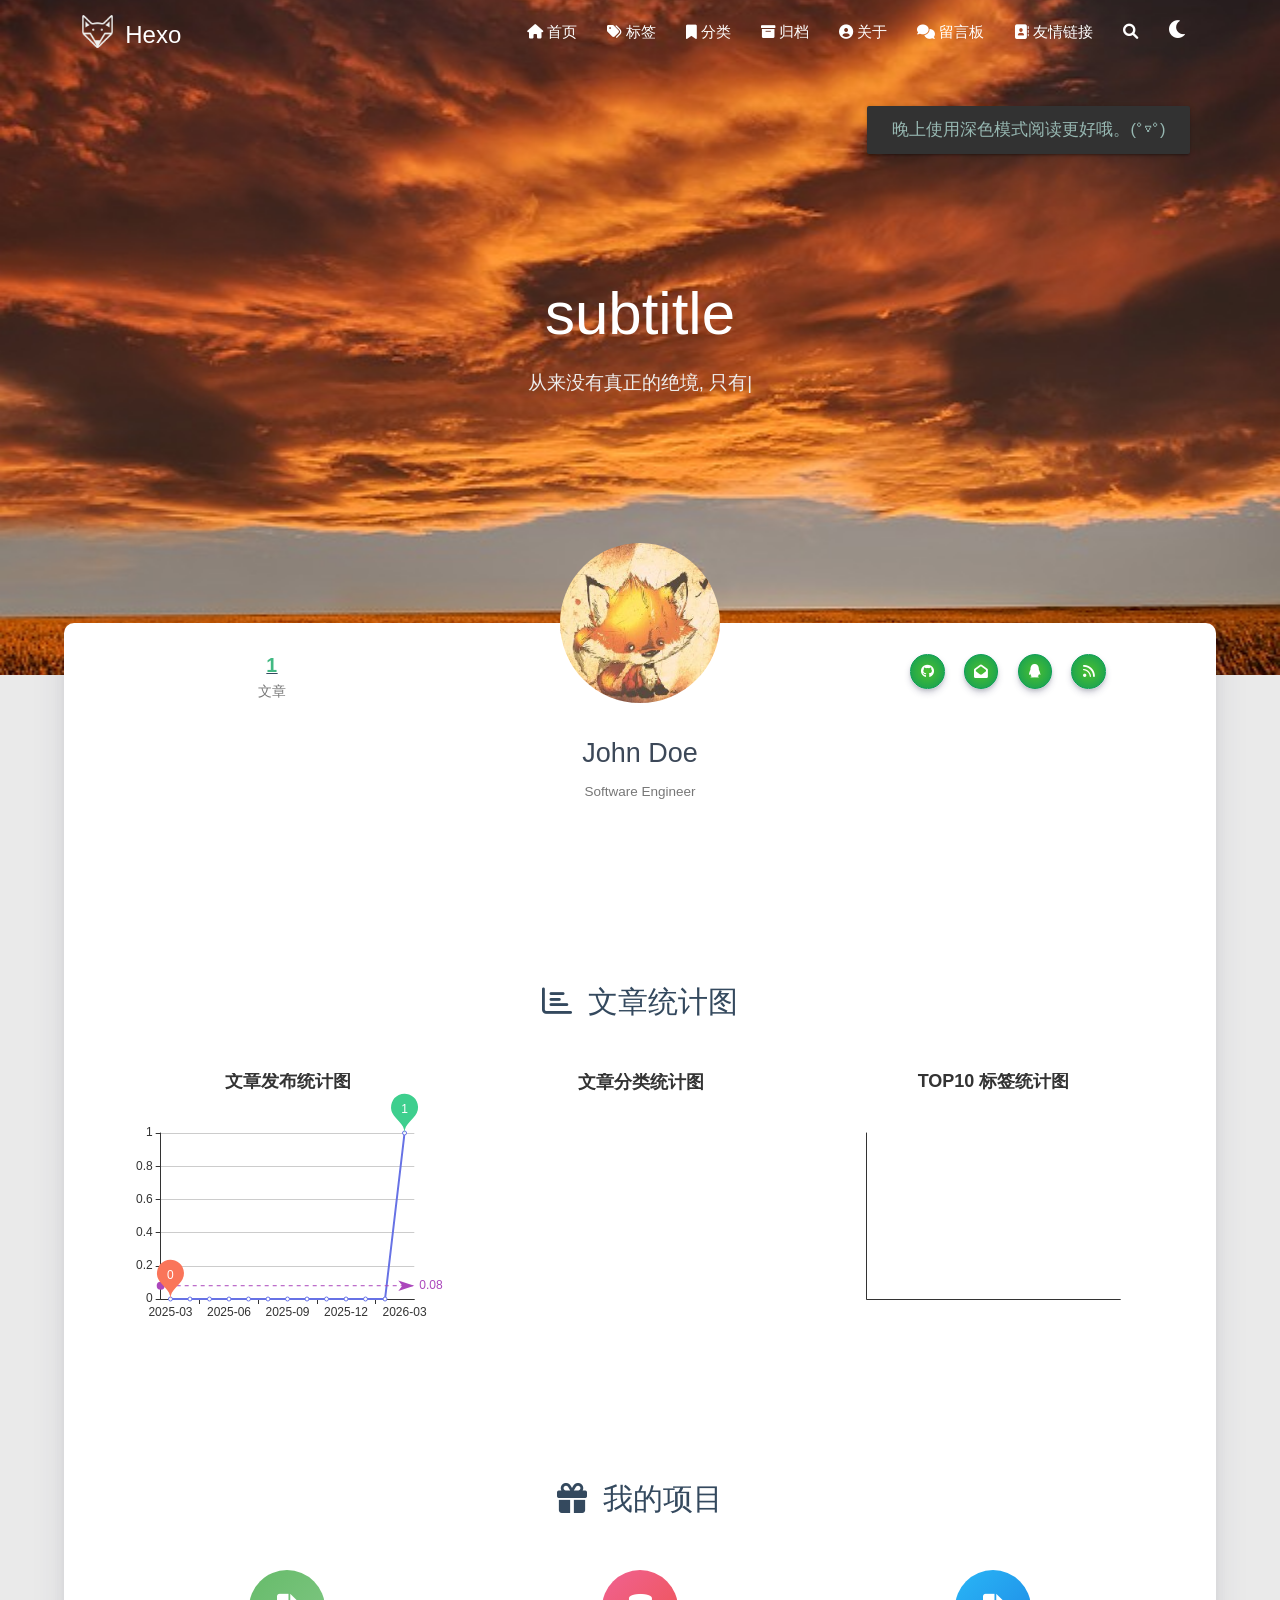
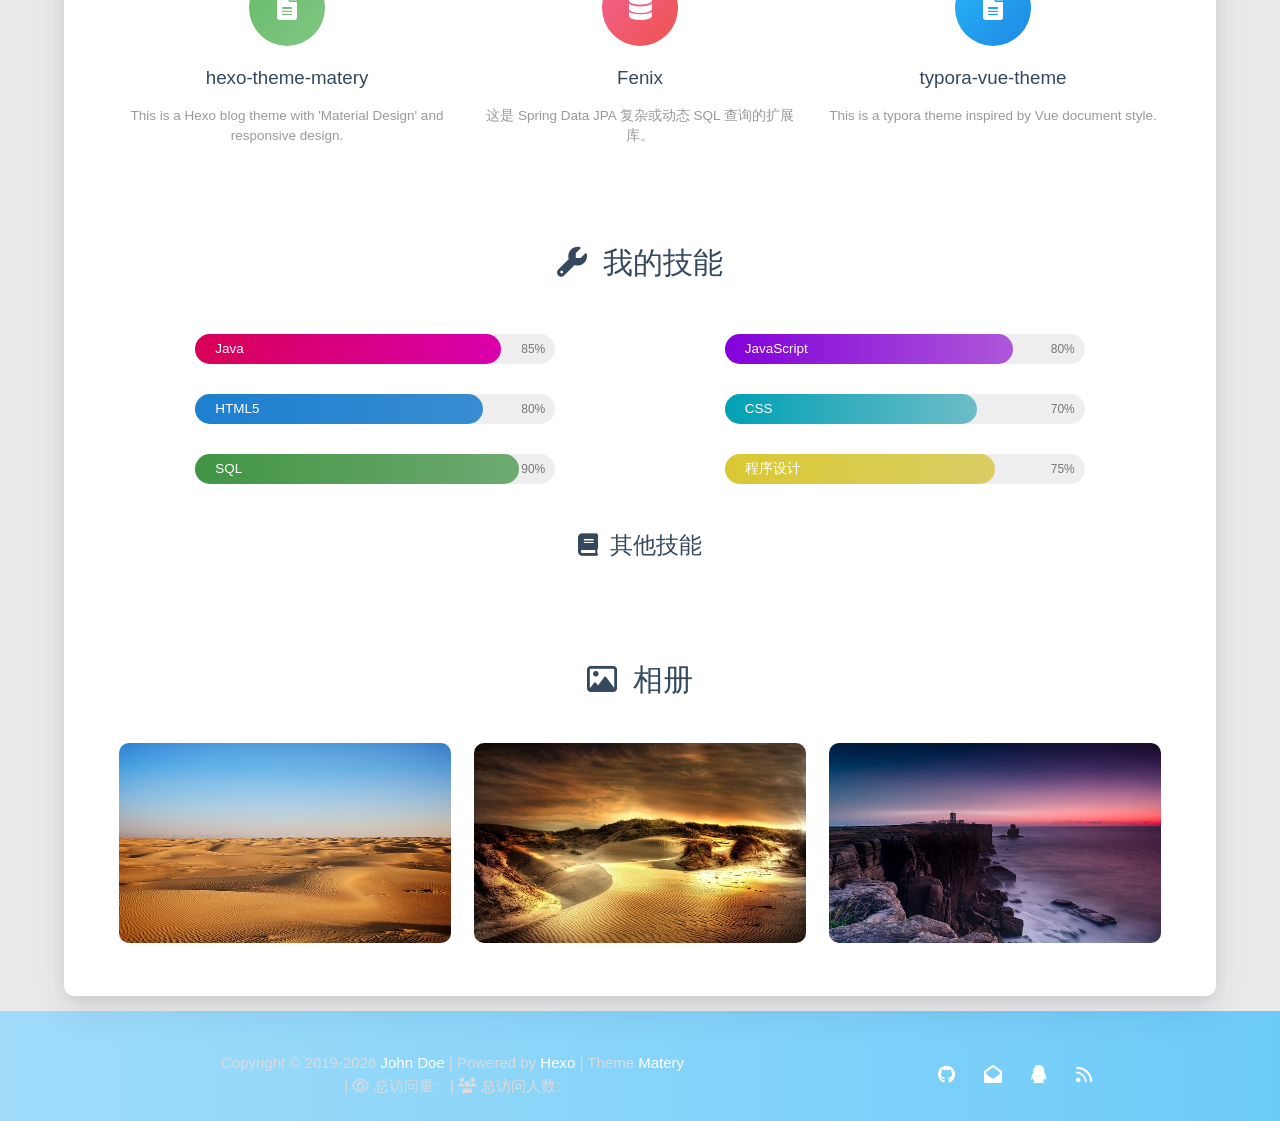
==== commit 677108f2: "Site updated: 2026-03-27 17:05:35" ====
--- a/about/index.html
+++ b/about/index.html
@@ -377,7 +377,8 @@
 
 <script>
     // 每天切换 banner 图.  Switch banner image every day.
-    var bannerUrl = "/medias/banner/" + new Date().getDay() + '.jpg';
+    // var bannerUrl = "/medias/banner/" + new Date().getDay() + '.jpg';
+    var bannerUrl = "/medias/banner/" + '0.jpg';
     $('.bg-cover').css('background-image', 'url(' + bannerUrl + ')');
 </script>
 <script>
--- a/css/matery.css
+++ b/css/matery.css
@@ -0,0 +1,2296 @@
+/*全局基础样式*/
+/*小屏幕下(手机类)的样式*/
+@media only screen and (max-width: 601px) {
+    .container {
+        width: 95%;
+    }
+}
+
+/*中等屏幕下(平板类)的样式*/
+@media only screen and (min-width: 600px) and (max-width: 992px) {
+    .container {
+        width: 90%;
+    }
+}
+
+/*大屏幕下(桌面类)的样式*/
+@media only screen and (min-width: 993px) {
+    .container {
+        width: 90%;
+        max-width: 1125px;
+    }
+
+    .head-container {
+        position: absolute;
+        padding: 0 30px;
+        width: 100%;
+    }
+
+    .post-container {
+        width: 90%;
+        margin: 0 auto;
+        max-width: 1250px;
+    }
+}
+
+body {
+    background-color: #eaeaea;
+    margin: 0;
+    color: #34495e;
+    overflow-x: hidden;
+    overflow-y: auto;
+}
+
+h1 {
+    margin: 48px 0 22px -5px;
+    font-size: 2.0rem;
+    font-weight: bold;
+    line-height: 2.0rem;
+}
+
+h2 {
+    margin: 42px 0 18px -5px;
+    font-size: 1.8rem;
+    font-weight: bold;
+    line-height: 1.8rem;
+}
+
+h3 {
+    margin: 38px 0 15px -4px;
+    font-size: 1.6rem;
+    font-weight: bold;
+    line-height: 1.7rem;
+}
+
+h4 {
+    margin: 32px 0 12px -4px;
+    font-size: 1.45rem;
+    font-weight: bold;
+    line-height: 1.45rem;
+}
+
+h5 {
+    margin: 28px 0 8px -4px;
+    font-size: 1.2rem;
+    font-weight: bold;
+    line-height: 1.2rem;
+}
+
+h6 {
+    margin: 22px 0 4px -4px;
+    font-size: 1.1rem;
+    line-height: 1.1rem;
+}
+
+p {
+    font-size: 1rem;
+    line-height: 1.5rem;
+}
+
+hr {
+    margin: 20px 0;
+    border: 0;
+    border-top: 1px solid #ccc;
+}
+
+blockquote {
+    border-left: 5px solid #42b983;
+    padding: 1rem 0.8rem 0.2rem 0.8rem;
+    color: #666;
+    background-color: rgba(66, 185, 131, .1);
+}
+
+pre {
+    padding: 2rem 1rem 1rem 3rem !important;
+    border-radius: 0.35rem;
+    tab-size: 4;
+}
+
+.code-area::after {
+    content: " ";
+    position: absolute;
+    border-radius: 50%;
+    background: #ff5f56;
+    width: 12px;
+    height: 12px;
+    top: 0;
+    left: 12px;
+    margin-top: 12px;
+    -webkit-box-shadow: 20px 0 #ffbd2e, 40px 0 #27c93f;
+    box-shadow: 20px 0 #ffbd2e, 40px 0 #27c93f;
+}
+
+code {
+    padding: 1px 5px;
+    top: 13px !important;
+    font-family: Inconsolata, Monaco, Consolas, 'Courier New', Courier, monospace;
+    font-size: 0.91rem;
+    color: #e96900;
+    background-color: #f8f8f8;
+    border-radius: 2px;
+}
+
+.code_copy {
+    position: absolute;
+    top: 0.7rem;
+    right: 25px;
+    z-index: 1;
+    filter: invert(50%);
+    cursor: pointer;
+}
+
+.codecopy_notice {
+    position: absolute;
+    top: 0.7rem;
+    right: 6px;
+    z-index: 1;
+    filter: invert(50%);
+    opacity: 0;
+}
+
+.code_lang {
+    position: absolute;
+    top: 1.2rem;
+    right: 46px;
+    line-height: 0;
+    font-weight: bold;
+    font-family: Consolas, Monaco, 'Andale Mono', 'Ubuntu Mono', monospace;
+    z-index: 1;
+    filter: invert(50%);
+    cursor: pointer;
+}
+
+.code-expand {
+    position: absolute;
+    top: 4px;
+    right: 0;
+    filter: invert(50%);
+    padding: 7px;
+    z-index: 999 !important;
+    cursor: pointer;
+    transition: all .3s;
+    transform: rotate(0deg);
+}
+
+.code-closed .code-expand {
+    transform: rotate(-180deg) !important;
+    transition: all .3s;
+}
+
+.code-closed pre::before {
+    height: 0;
+}
+
+pre code {
+    padding: 0;
+    color: #e8eaf6;
+    background-color: #272822;
+}
+
+/* 键盘 kbd 标签样式 */
+kbd {
+    margin: 0 3px;
+    padding: 3px 5px;
+    border-radius: 3px;
+    border: 1px solid #b4b4b4;
+    box-shadow: 0 1px 3px rgba(0, 0, 0, 0.25), 0 2px 1px 0 rgba(255, 255, 255, 0.6) inset;
+    font-family: Consolas, Monaco, 'Andale Mono', 'Ubuntu Mono', monospace;
+    font-size: 0.9rem;
+    font-weight: 600;
+    background-color: #f8f8f8;
+    color: #34495e;
+    line-height: 1.8rem;
+    white-space: nowrap;
+}
+
+b,
+strong {
+    font-weight: bold;
+}
+
+dfn {
+    font-style: italic;
+}
+
+small {
+    font-size: 85%;
+}
+
+cite {
+    font-style: normal;
+}
+
+mark {
+    background-color: #fcf8e3;
+    padding: .2em;
+}
+
+.card {
+    border-radius: 10px;
+    box-shadow: 0 15px 35px rgba(50, 50, 93, .1), 0 5px 15px rgba(0, 0, 0, .07) !important;
+}
+
+.card .card-image img {
+    border-radius: 8px 8px 0 0;
+    /* 修改文章列表图片填充样式为 cover 以覆盖整个区域而不会被缩放 */
+    object-fit: cover;
+}
+
+.container .row {
+    margin-bottom: 0;
+}
+
+.bg-color {
+    background-image: linear-gradient(to right, #a0dcfa 0%, #6dcbf9 100%);
+}
+
+.text-color {
+    color: #73cffd !important;
+}
+
+.white-color {
+    color: #fff;
+}
+
+.progress-bar {
+    height: 4px;
+    position: fixed;
+    bottom: 0;
+    z-index: 300;
+    background: linear-gradient(to right, #4cbf30 0%, #0f9d58 100%);
+    opacity: 0.8;
+}
+
+.sidenav-overlay {
+    z-index: 500;
+}
+
+.pd-header {
+    margin-top: -64px;
+}
+
+header .side-nav {
+    width: 240px;
+    z-index: 999;
+    box-shadow: 0 2px 5px 0 rgba(0, 0, 0, 0.16), 0 7px 10px 0 rgba(0, 0, 0, 0.12);
+}
+
+nav {
+    box-shadow: 0 2px 5px 0 rgba(0, 0, 0, 0.16), 0 7px 10px 0 rgba(0, 0, 0, 0.12);
+}
+
+header .nav-transparent {
+    background-color: transparent !important;
+    background-image: none;
+    box-shadow: none;
+}
+
+header nav .brand-span {
+    font-size: 1.45rem;
+}
+
+header .brand-logo .logo-img {
+    height: 45px;
+    vertical-align: middle;
+    padding-bottom: 6px;
+}
+
+header .brand-logo .logo-span {
+    font-size: 1.6rem;
+}
+
+/*修改顶部 logo 的文字垂直对齐为 top，避免默认 middle 看起来偏下*/
+header .brand-logo .waves-effect {
+    vertical-align: top;
+}
+
+header .button-collapse i {
+    font-size: 1.5rem;
+}
+
+header .side-nav .mobile-head {
+    padding: 0 15px;
+}
+
+header .side-nav .mobile-head img {
+    margin-top: 30px;
+    width: 75px;
+    height: 75px;
+}
+
+header .side-nav .mobile-head .logo-name {
+    margin-top: -30px;
+    padding-left: 10px;
+    font-size: 1.5rem;
+}
+
+header .side-nav .mobile-head .logo-desc {
+    margin-top: -10px;
+    padding-left: 10px;
+    padding-bottom: 10px;
+    font-size: 0.8rem;
+    line-height: 1.3rem;
+    color: #e3e3e3;
+}
+
+header .side-nav .menu-list li {
+    padding: 0;
+    margin-left: -15px;
+}
+
+header .side-nav .menu-list a {
+    height: 50px;
+    line-height: 50px;
+    color: #34495e !important;
+}
+
+.mobile-menu-list a i {
+    margin-left: 8px !important;
+    font-size: 1.16rem;
+    color: #34495e !important;
+}
+
+header .side-nav .fa-fw {
+    width: 3.3rem;
+    text-align: left;
+}
+
+header .side-nav .social-link {
+    position: absolute;
+    bottom: 45px;
+    padding-left: 15px;
+}
+
+.social-link a {
+    font-size: 1.2rem;
+    display: inline;
+    padding: 0 12px;
+}
+
+.cover-btns {
+    position: relative;
+    top: 10vh;
+    text-align: center;
+}
+
+.cover-btns a {
+    margin: 10px 15px;
+    padding: 0 35px;
+    height: 45px;
+    line-height: 45px;
+    font-size: 1rem;
+    color: #fff;
+    border: 1px solid #fff;
+    background-color: transparent;
+    border-radius: 30px;
+    box-shadow: none;
+}
+
+.cover-btns a:hover {
+    border: 1px solid #f44336;
+    background-color: #f44336;
+    box-shadow: 0 14px 26px -12px rgba(233, 30, 99, 0.42),
+    0 4px 23px 0 rgba(0, 0, 0, 0.12),
+    0 8px 10px -5px rgba(233, 30, 99, 0.2);
+}
+
+.cover-btns a i {
+    font-size: 1.1rem;
+    padding-right: 5px;
+}
+
+.scroll-down {
+    background: #333;
+    margin: 100px auto;
+    -webkit-animation: scroll-down 1.5s infinite;
+    -moz-animation: scroll-down 1.5s infinite;
+    -o-animation: scroll-down 1.5s infinite;
+    animation: scroll-down 1.5s infinite;
+}
+
+@-moz-keyframes scroll-down {
+    0% {
+        opacity: 0.4;
+        -ms-filter: "progid:DXImageTransform.Microsoft.Alpha(Opacity=40)";
+        filter: alpha(opacity=40);
+        top: 0;
+    }
+
+    50% {
+        opacity: 1;
+        -ms-filter: none;
+        filter: none;
+        top: -16px;
+    }
+
+    100% {
+        opacity: 0.4;
+        -ms-filter: "progid:DXImageTransform.Microsoft.Alpha(Opacity=40)";
+        filter: alpha(opacity=40);
+        top: 0;
+    }
+}
+
+@-webkit-keyframes scroll-down {
+    0% {
+        opacity: 0.4;
+        -ms-filter: "progid:DXImageTransform.Microsoft.Alpha(Opacity=40)";
+        filter: alpha(opacity=40);
+        top: 0;
+    }
+
+    50% {
+        opacity: 1;
+        -ms-filter: none;
+        filter: none;
+        top: -16px;
+    }
+
+    100% {
+        opacity: 0.4;
+        -ms-filter: "progid:DXImageTransform.Microsoft.Alpha(Opacity=40)";
+        filter: alpha(opacity=40);
+        top: 0;
+    }
+}
+
+@-o-keyframes scroll-down {
+    0% {
+        opacity: 0.4;
+        -ms-filter: "progid:DXImageTransform.Microsoft.Alpha(Opacity=40)";
+        filter: alpha(opacity=40);
+        top: 0;
+    }
+
+    50% {
+        opacity: 1;
+        -ms-filter: none;
+        filter: none;
+        top: -16px;
+    }
+
+    100% {
+        opacity: 0.4;
+        -ms-filter: "progid:DXImageTransform.Microsoft.Alpha(Opacity=40)";
+        filter: alpha(opacity=40);
+        top: 0;
+    }
+}
+
+@keyframes scroll-down {
+    0% {
+        opacity: 0.4;
+        -ms-filter: "progid:DXImageTransform.Microsoft.Alpha(Opacity=40)";
+        filter: alpha(opacity=40);
+        top: 0;
+    }
+
+    50% {
+        opacity: 1;
+        -ms-filter: none;
+        filter: none;
+        top: -16px;
+    }
+
+    100% {
+        opacity: 0.4;
+        -ms-filter: "progid:DXImageTransform.Microsoft.Alpha(Opacity=40)";
+        filter: alpha(opacity=40);
+        top: 0;
+    }
+}
+
+.cover-social-link {
+    position: relative;
+    top: 23vh;
+    width: 100%;
+    text-align: center;
+}
+
+.cover-social-link a {
+    padding: 0 15px;
+    font-size: 1.35rem;
+    color: #fff;
+}
+
+header .go-back {
+    float: left;
+    position: relative;
+    padding-left: 5px;
+    padding-right: 5px;
+    z-index: 1;
+    height: 56px;
+}
+
+header .go-back i {
+    font-size: 1.6rem;
+    font-weight: 200;
+    line-height: 56px;
+}
+
+/* 背景图效果. */
+.bg-cover {
+    position: relative;
+    display: flex;
+    align-items: center;
+    height: 60vh;
+    padding: 0;
+    border: 0;
+    overflow: hidden;
+    background-position: center center;
+    background-size: cover;
+    transform: translate3d(0px, 0px, 0px);
+}
+
+.index-cover {
+    height: 100vh;
+}
+
+.post-cover {
+    height: 40vh !important;
+}
+
+/* .bg-cover:after {
+    -webkit-animation: rainbow 60s infinite;
+    animation: rainbow 60s infinite;
+} */
+
+.bg-cover:before,
+.bg-cover:after {
+    position: absolute;
+    z-index: 1;
+    width: 100%;
+    height: 100%;
+    display: block;
+    left: 0;
+    top: 0;
+    content: "";
+}
+
+.bg-cover .container {
+    position: relative;
+    color: #fff;
+    z-index: 2;
+}
+
+.bg-cover .title {
+    font-size: 4rem;
+    line-height: 1.2em;
+    margin-bottom: 20px;
+    position: relative;
+}
+
+.bg-cover .description {
+    font-weight: 300;
+    font-size: 1.25rem;
+    line-height: 1.4em;
+    color: #eee;
+}
+
+.bg-cover .post-title {
+    margin: 0 auto;
+    font-size: 2.5rem;
+    font-weight: 400;
+}
+
+@-webkit-keyframes rainbow {
+
+    0%,
+    100% {
+        background: rgba(156, 39, 176, 0.75);
+        background: linear-gradient(45deg, rgba(156, 39, 176, 0.75) 0%, rgba(156, 39, 176, 0.65) 100%);
+        background: -moz-linear-gradient(135deg, rgba(156, 39, 176, 0.75) 0%, rgba(156, 39, 176, 0.65) 100%);
+        background: -webkit-linear-gradient(135deg, rgba(156, 39, 176, 0.75) 0%, rgba(156, 39, 176, 0.65) 100%);
+    }
+
+    16% {
+        background: rgba(132, 13, 121, 0.75);
+        background: linear-gradient(45deg, rgba(132, 13, 121, 0.75) 0%, rgba(132, 13, 121, 0.65) 100%);
+        background: -moz-linear-gradient(135deg, rgba(132, 13, 121, 0.75) 0%, rgba(132, 13, 121, 0.65) 100%);
+        background: -webkit-linear-gradient(135deg, rgba(132, 13, 121, 0.75) 0%, rgba(132, 13, 121, 0.65) 100%);
+    }
+
+    32% {
+        background: rgba(239, 83, 80, 0.75);
+        background: linear-gradient(45deg, rgba(239, 83, 80, 0.75) 0%, rgba(239, 83, 80, 0.65) 100%);
+        background: -moz-linear-gradient(135deg, rgba(239, 83, 80, 0.75) 0%, rgba(239, 83, 80, 0.65) 100%);
+        background: -webkit-linear-gradient(135deg, rgba(239, 83, 80, 0.75) 0%, rgba(239, 83, 80, 0.65) 100%);
+    }
+
+    48% {
+        background: rgba(255, 87, 34, 0.75);
+        background: linear-gradient(45deg, rgba(255, 87, 34, 0.75) 0%, rgba(255, 87, 34, 0.65) 100%);
+        background: -moz-linear-gradient(135deg, rgba(255, 87, 34, 0.75) 0%, rgba(255, 87, 34, 0.65) 100%);
+        background: -webkit-linear-gradient(135deg, rgba(255, 87, 34, 0.75) 0%, rgba(255, 87, 34, 0.65) 100%);
+    }
+
+    64% {
+        background: rgba(255, 160, 0, 0.75);
+        background: linear-gradient(45deg, rgba(255, 160, 0, 0.75) 0%, rgba(255, 160, 0, 0.65) 100%);
+        background: -moz-linear-gradient(135deg, rgba(255, 160, 0, 0.75) 0%, rgba(255, 112, 66, 0.65) 100%);
+        background: -webkit-linear-gradient(135deg, rgba(255, 160, 0, 0.75) 0%, rgba(255, 160, 0, 0.65) 100%);
+    }
+
+    80% {
+        background: rgba(233, 30, 99, 0.75);
+        background: linear-gradient(45deg, rgba(233, 30, 99, 0.75) 0%, rgba(233, 30, 99, 0.65) 100%);
+        background: -moz-linear-gradient(135deg, rgba(233, 30, 99, 0.75) 0%, rgba(233, 30, 99, 0.65) 100%);
+        background: -webkit-linear-gradient(135deg, rgba(2233, 30, 99, 0.75) 0%, rgba(233, 30, 99, 0.65) 100%);
+    }
+}
+
+@keyframes rainbow {
+
+    0%,
+    100% {
+        background: rgba(156, 39, 176, 0.75);
+        background: linear-gradient(45deg, rgba(156, 39, 176, 0.75) 0%, rgba(156, 39, 176, 0.65) 100%);
+        background: -moz-linear-gradient(135deg, rgba(156, 39, 176, 0.75) 0%, rgba(156, 39, 176, 0.65) 100%);
+        background: -webkit-linear-gradient(135deg, rgba(156, 39, 176, 0.75) 0%, rgba(156, 39, 176, 0.65) 100%);
+    }
+
+    16% {
+        background: rgba(132, 13, 121, 0.75);
+        background: linear-gradient(45deg, rgba(132, 13, 121, 0.75) 0%, rgba(132, 13, 121, 0.65) 100%);
+        background: -moz-linear-gradient(135deg, rgba(132, 13, 121, 0.75) 0%, rgba(132, 13, 121, 0.65) 100%);
+        background: -webkit-linear-gradient(135deg, rgba(132, 13, 121, 0.75) 0%, rgba(132, 13, 121, 0.65) 100%);
+    }
+
+    32% {
+        background: rgba(239, 83, 80, 0.75);
+        background: linear-gradient(45deg, rgba(239, 83, 80, 0.75) 0%, rgba(239, 83, 80, 0.65) 100%);
+        background: -moz-linear-gradient(135deg, rgba(239, 83, 80, 0.75) 0%, rgba(239, 83, 80, 0.65) 100%);
+        background: -webkit-linear-gradient(135deg, rgba(239, 83, 80, 0.75) 0%, rgba(239, 83, 80, 0.65) 100%);
+    }
+
+    48% {
+        background: rgba(255, 87, 34, 0.75);
+        background: linear-gradient(45deg, rgba(255, 87, 34, 0.75) 0%, rgba(255, 87, 34, 0.65) 100%);
+        background: -moz-linear-gradient(135deg, rgba(255, 87, 34, 0.75) 0%, rgba(255, 87, 34, 0.65) 100%);
+        background: -webkit-linear-gradient(135deg, rgba(255, 87, 34, 0.75) 0%, rgba(255, 87, 34, 0.65) 100%);
+    }
+
+    64% {
+        background: rgba(255, 160, 0, 0.75);
+        background: linear-gradient(45deg, rgba(255, 160, 0, 0.75) 0%, rgba(255, 160, 0, 0.65) 100%);
+        background: -moz-linear-gradient(135deg, rgba(255, 160, 0, 0.75) 0%, rgba(255, 112, 66, 0.65) 100%);
+        background: -webkit-linear-gradient(135deg, rgba(255, 160, 0, 0.75) 0%, rgba(255, 160, 0, 0.65) 100%);
+    }
+
+    80% {
+        background: rgba(233, 30, 99, 0.75);
+        background: linear-gradient(45deg, rgba(233, 30, 99, 0.75) 0%, rgba(233, 30, 99, 0.65) 100%);
+        background: -moz-linear-gradient(135deg, rgba(233, 30, 99, 0.75) 0%, rgba(233, 30, 99, 0.65) 100%);
+        background: -webkit-linear-gradient(135deg, rgba(2233, 30, 99, 0.75) 0%, rgba(233, 30, 99, 0.65) 100%);
+    }
+}
+
+.index-card {
+    margin-top: -10px;
+    padding-top: 20px;
+}
+
+.carousel-post .title {
+    font-size: 2.6rem;
+}
+
+.dream {
+    margin-top: 20px;
+    margin-bottom: 40px;
+}
+
+.dream .title,
+.music-player .title,
+.video-player .title {
+    margin-bottom: 20px;
+    font-size: 2rem;
+    font-weight: 700;
+}
+
+.dream .text {
+    opacity: .6;
+    font-size: 1.1rem;
+}
+
+.music-player,
+.video-player {
+    margin-top: 10px;
+    margin-bottom: 50px;
+}
+
+.music,
+.dplayer-video {
+    box-shadow: 0 5px 20px 0 rgba(0, 0, 0, .2), 0 10px 20px -12px rgba(0, 0, 0, .5) !important;
+}
+
+#recommend-sections {
+    margin-top: -30px;
+    padding-top: 30px;
+}
+
+.index-card .card .card-content {
+    padding: 20px 40px;
+}
+
+@media only screen and (min-width: 1418px) {
+    .recommend {
+        margin-top: 20px;
+        padding: 0 0.75rem;
+    }
+}
+
+@media only screen and (max-width: 601px) {
+    .index-card .card .card-content {
+        padding: 10px 10px;
+    }
+}
+
+/*中等屏幕下(平板类)的样式*/
+@media only screen and (min-width: 600px) and (max-width: 992px) {
+    .index-card .card .card-content {
+        padding: 20px 20px;
+    }
+}
+
+.recommend .row .col {
+    padding: 0 1.25rem;
+}
+
+.recommend .title {
+    margin-top: 25px;
+    margin-bottom: 25px;
+    text-align: center;
+    font-size: 1.8rem;
+    font-weight: 700;
+    line-height: 1.8rem;
+}
+
+.recommend .post-card:before {
+    position: absolute;
+    z-index: 0;
+    width: 100%;
+    height: 100%;
+    display: block;
+    left: 0;
+    top: 0;
+    content: "";
+    background-color: rgba(0, 0, 0, .3);
+    border-radius: 10px;
+}
+
+.recommend .post-card {
+    position: relative;
+    width: 100%;
+    height: 300px;
+    max-height: 300px;
+    margin-bottom: 15px;
+    margin-top: 15px;
+    text-align: center;
+    border: 0;
+    border-radius: 10px;
+    color: rgba(0, 0, 0, .87);
+    background: #fff 50%;
+    background-size: cover;
+    box-shadow: 0 15px 35px rgba(50, 50, 93, .1), 0 5px 15px rgba(0, 0, 0, .07);
+}
+
+.recommend .post-card .post-body {
+    position: relative;
+    margin: 0 auto;
+    padding: 1.8rem 1.25rem;
+    z-index: 2;
+}
+
+.recommend .post-card .post-categories {
+    margin: 10px auto;
+}
+
+.recommend .post-card .post-categories .category {
+    padding: 0 8px;
+    color: hsla(0, 0%, 100%, .7) !important;
+    font-size: .75rem;
+    font-weight: 500;
+}
+
+.recommend .post-card a {
+    color: #fff;
+}
+
+.recommend .post-card .post-title {
+    height: 48px;
+    margin-top: 10px;
+    margin-bottom: 5px;
+}
+
+.recommend .post-card .post-description {
+    margin: 20px auto;
+    max-width: 500px;
+    height: 65px;
+    max-height: 65px;
+    font-size: 14px;
+    color: hsla(0, 0%, 100%, .78) !important;
+}
+
+.recommend .post-card .read-more {
+    height: 40px;
+    margin: .6rem 1px;
+    font-size: 0.9rem;
+    font-weight: 400;
+    line-height: 40px;
+    color: #fff;
+    border-radius: 30px;
+    box-shadow: 0 2px 2px 0 rgba(244, 67, 54, .14), 0 3px 1px -2px rgba(244, 67, 54, .2), 0 1px 5px 0 rgba(244, 67, 54, .12);
+}
+
+.recommend .post-card .read-more .icon {
+    font-size: 1.05rem;
+    padding-right: 10px;
+}
+
+.archive-calendar {
+    margin-top: -60px;
+    max-width: 820px;
+}
+
+#post-calendar {
+    width: 100%;
+    height: 225px;
+}
+
+.settings-content {
+    margin-top: -10px;
+}
+
+/*文章列表卡片各样式*/
+#articles {
+    margin-top: 10px;
+    margin-bottom: 10px;
+}
+
+article a {
+    margin-right: 0 !important;
+    color: #525f7f;
+    text-transform: none !important;
+}
+
+article a:hover {
+    font-weight: bold;
+    color: #42b983;
+    text-decoration: underline;
+}
+
+.articles .row {
+    margin-left: 0;
+    margin-right: 0;
+}
+
+article .card {
+    border-radius: 8px;
+    overflow: hidden;
+}
+
+article .card-image {
+    background-color: #222;
+    border-radius: 8px;
+}
+
+article .card-image img {
+    height: 220px;
+    border-radius: 0.3rem;
+    opacity: .7;
+}
+
+article .tag-image img {
+    height: 220px;
+}
+
+article .card .card-content {
+    padding: 15px 15px 12px 18px;
+}
+
+article .article-content .summary {
+    padding-bottom: 2px;
+    padding-left: 0;
+    margin-bottom: 6px;
+    word-break: break-all;
+}
+
+article .article-content .publish-author {
+    float: right;
+}
+
+.publish-date .icon-date {
+    padding-right: 5px;
+}
+
+.publish-author .icon-category {
+    padding-left: 10px;
+}
+
+.article-content .publish-author .post-category {
+    padding-left: 5px;
+}
+
+article .card .card-action {
+    padding: 10px 15px 10px 18px;
+    border-radius: 0 0 8px 8px !important;
+}
+
+article .article-tags .chip {
+    margin: 2px;
+    font-size: 0.8rem;
+    font-weight: 400;
+    height: 22px;
+    line-height: 22px;
+    color: #fff;
+    border-radius: 10px;
+}
+
+.prev-next {
+    margin-left: -0.75rem;
+}
+
+.prev-next .article-badge {
+    min-width: 3rem;
+    margin-top: 7px;
+    padding: 3px 10px 3px 8px;
+    text-align: center;
+    font-size: 1rem;
+    line-height: inherit;
+    position: absolute;
+    box-sizing: border-box;
+    z-index: 200;
+    background-color: #fff;
+    font-weight: 500;
+}
+
+.prev-next .left-badge {
+    border-radius: 8px 0 8px 0;
+}
+
+.prev-next .right-badge {
+    border-radius: 0 8px 0 8px;
+    right: 10px;
+}
+
+.paging {
+    margin-bottom: 15px;
+}
+
+.paging .row {
+    margin-left: 0;
+    margin-right: 0;
+}
+
+.paging .page-info {
+    font-size: 1.4rem;
+    color: #888;
+    padding-top: 1rem;
+}
+
+.paging i {
+    font-size: 2.5rem;
+}
+
+.paging .disabled {
+    background-color: #ccc !important;
+}
+
+.paging .disabled i {
+    color: #999 !important;
+}
+
+/*文章详情样式*/
+#artDetail {
+    margin-top: -60px;
+}
+
+/* 修改小屏幕下文章详情table样式. */
+@media only screen and (max-width: 550px) {
+    #articleContent table {
+        table-layout: fixed;
+    }
+}
+
+@media only screen and (min-width: 1418px) {
+    #artDetail {
+        margin-top: -60px;
+        padding: 0 0.75rem;
+    }
+}
+
+#artDetail .card {
+    box-shadow: 0 10px 35px 2px rgba(0, 0, 0, .15),
+    0 5px 15px rgba(0, 0, 0, .07),
+    0 2px 5px -5px rgba(0, 0, 0, .1) !important;
+}
+
+#artDetail .tag-cate {
+    padding-bottom: 15px;
+}
+
+#artDetail a {
+    margin-right: 0 !important;
+    text-transform: none !important;
+}
+
+#artDetail .article-info {
+    padding: 20px 30px 1px 40px;
+    margin-bottom: -5px;
+}
+
+#artDetail .article-tag .chip {
+    font-size: 1rem;
+    font-weight: 400;
+    height: 25px;
+    line-height: 24px;
+    color: #fff;
+    border-radius: 15px;
+    margin-right: 5px;
+    margin-bottom: 2px;
+}
+
+#artDetail .tag_share .article-tag .chip {
+    font-size: 1rem;
+    font-weight: 400;
+    height: 25px;
+    line-height: 23px;
+    border-radius: 15px;
+    margin-right: 5px;
+    margin-bottom: 2px;
+    color: #42b983;
+    background: #fff;
+    border: 1px solid;
+    transition: all 0.6s ease-in-out;
+}
+
+#artDetail .tag_share .article-tag .chip:hover {
+    color: #fff;
+    background: #42b983;
+}
+
+#artDetail .post-cate {
+    float: right;
+    color: #42b983;
+}
+
+#artDetail .post-cate a {
+    padding-right: 5px;
+    color: #42b983;
+    font-weight: 500;
+}
+
+#artDetail .post-cate a:hover {
+    text-decoration: underline;
+}
+
+#artDetail .post-info {
+    color: #525f7f;
+}
+
+#artDetail .post-info .post-category {
+    padding-right: 4px;
+    color: #525f7f;
+}
+
+#artDetail .post-info .post-category:hover {
+    font-weight: bold;
+    color: #42b983;
+    text-decoration: underline;
+}
+
+#artDetail .post-info .post-date {
+    color: #525f7f;
+}
+
+#artDetail .post-info .post-word-count {
+    margin-left: 15px;
+}
+
+#artDetail .post-info .post-read {
+    margin-left: 15px;
+    color: #525f7f;
+}
+
+#artDetail .article-card-content {
+    padding: 0 15px 20px 18px;
+}
+
+@media only screen and (max-width: 601px) {
+    #artDetail .article-info {
+        padding: 15px 15px 1px 15px;
+        margin-bottom: -5px;
+    }
+}
+
+@media only screen and (min-width: 600px) and (max-width: 992px) {
+    #artDetail .article-card-content {
+        padding: 0 30px 20px 32px;
+    }
+
+    #artDetail .article-info {
+        padding: 15px 20px 0 28px;
+        margin-bottom: -5px;
+    }
+}
+
+@media only screen and (min-width: 993px) {
+    #artDetail .article-card-content {
+        padding: 0 50px 20px 50px;
+    }
+}
+
+#artDetail .reprint {
+    margin: 15px 0 0.4rem;
+    padding: 0.5rem 0.8rem;
+    border: 1px solid #eee;
+    line-height: 2;
+    transition: box-shadow 0.3s ease-in-out
+}
+
+#artDetail .reprint-info {
+    word-break: break-word;
+}
+
+#artDetail .reprint:hover {
+    box-shadow: 0 0 10px 0 rgba(232, 237, 250, .6), 0 4px 8px 0 rgba(232, 237, 250, .5)
+}
+
+#artDetail .reprint a {
+    font-size: 1.05rem;
+    color: #42b983;
+    font-weight: 500;
+}
+
+#articleContent p {
+    margin: 2px 2px 10px;
+    font-size: 1.05rem;
+    line-height: 1.85rem;
+}
+
+#articleContent blockquote p {
+    text-indent: 0.2rem;
+}
+
+#articleContent a {
+    padding: 0 2px;
+    color: #42b983;
+    font-weight: 500;
+    text-decoration: underline;
+    word-wrap: break-word;
+}
+
+#articleContent .img-item {
+    text-align: center;
+}
+
+#articleContent img {
+    max-width: 100%;
+    height: auto;
+    cursor: pointer;
+}
+
+#articleContent video {
+    display: block;
+    margin: 30px auto;
+    box-shadow: 0 5px 35px 0 rgba(0, 0, 0, .2), 0 10px 35px -11px rgba(0, 0, 0, .6);
+    cursor: pointer;
+}
+
+#articleContent ol,
+#articleContent ul {
+    display: block;
+    padding-left: 2em !important;
+    word-spacing: 0.05rem;
+}
+
+#articleContent ul li,
+#articleContent ol li {
+    display: list-item;
+    line-height: 1.8rem;
+    font-size: 1rem;
+}
+
+#articleContent ul li {
+    list-style-type: disc;
+}
+
+#articleContent ul ul li {
+    list-style-type: circle;
+}
+
+#articleContent table {
+    width: 100%;
+    display: block;
+    border-collapse: collapse;
+    border-spacing: 0;
+    overflow: auto;
+}
+
+/**
+#articleContent table,
+th,
+td {
+    padding: 12px 13px;
+    border: 1px solid #dfe2e5;
+}
+**/
+
+table tr:nth-child(2n),
+thead {
+    background-color: #fafafa;
+}
+
+#articleContent table th {
+    background-color: #f2f2f2;
+    min-width: 80px;
+    border: 1px solid #dfe2e5;
+    padding: 6px 6px;
+}
+
+#articleContent table td {
+    min-width: 80px;
+    border: 1px solid #dfe2e5;
+    padding: 6px 6px;
+}
+
+#articleContent [type="checkbox"]:not(:checked),
+[type="checkbox"]:checked {
+    position: inherit;
+    margin-left: -1.3rem;
+    margin-right: 0.4rem;
+    margin-top: -1px;
+    vertical-align: middle;
+    left: unset;
+    visibility: visible;
+}
+
+@media only screen and (min-width: 600px) {
+    #article-share .social-share a {
+        margin-left: 15px !important;
+    }
+}
+
+.chip-container {
+    margin-top: -60px;
+}
+
+.chip-container .tag-title {
+    margin-bottom: 10px;
+    color: #3C4858;
+    font-size: 1.75rem;
+    font-weight: 400;
+}
+
+.chip-container .tag-chips {
+    margin: 1rem auto 0.5rem;
+    max-width: 850px;
+    text-align: center;
+}
+
+.chip-container .tags-posts {
+    margin-top: 20px;
+}
+
+.chip-container .chip-default {
+    color: #34495e;
+}
+
+.chip-container .chip-active {
+    color: #FFF !important;
+    background: linear-gradient(to bottom right, #FF5E3A 0%, #FF2A68 100%) !important;
+    box-shadow: 2px 5px 10px #aaa !important;
+}
+
+.chip-container .chip {
+    margin: 10px 10px;
+    padding: 19px 14px;
+    display: inline-flex;
+    line-height: 0;
+    font-size: 1rem;
+    font-weight: 500;
+    border-radius: 5px;
+    cursor: pointer;
+    box-shadow: 0 3px 5px rgba(0, 0, 0, .12);
+    z-index: 0;
+}
+
+.chip-container .chip:hover {
+    color: #fff;
+    background: linear-gradient(to right, #4cbf30 0%, #0f9d58 100%) !important;
+}
+
+.chip .tag-length {
+    margin-left: 5px;
+    margin-right: -2px;
+    font-size: 0.5rem;
+}
+
+.chip-default .tag-length {
+    color: #e91e63;
+    margin-top: 1px;
+}
+
+.chip-active .tag-length {
+    color: #fff;
+}
+
+/* archive page. */
+#cd-timeline .year {
+    position: relative;
+    width: 80px;
+    height: 80px;
+    margin: 10px 0 50px -20px;
+    padding: 21px 10px;
+    background-color: #ff5722;
+    color: #fff;
+    font-size: 1.8rem;
+    font-weight: 600;
+}
+
+#cd-timeline .year a {
+    color: #fff;
+}
+
+#cd-timeline .month {
+    position: relative;
+    width: 60px;
+    height: 60px;
+    margin: 10px 0 30px -10px;
+    padding: 14px 16px;
+    background-color: #ef6c00;
+    color: #fff;
+    font-size: 1.7rem;
+    font-weight: 600;
+}
+
+#cd-timeline .month a {
+    color: #fff;
+}
+
+#cd-timeline .day {
+    position: relative;
+    padding: 8px 10px;
+    background-color: #ffa726;
+    color: #fff;
+    font-size: 1.2rem;
+    font-weight: 500;
+}
+
+#cd-timeline {
+    /*width: 90%;*/
+    max-width: 820px;
+    position: relative;
+    margin-top: 2rem;
+    margin-bottom: 2rem;
+}
+
+#cd-timeline::before {
+    /* this is the vertical line */
+    content: '';
+    position: absolute;
+    top: 0;
+    left: 18px;
+    height: 100%;
+    width: 4px;
+    background: #0f9d58;
+}
+
+@media only screen and (min-width: 900px) {
+    #cd-timeline {
+        margin-top: 2rem;
+        margin-bottom: 2rem;
+    }
+
+    #cd-timeline::before {
+        left: 50%;
+        margin-left: -2px;
+    }
+
+    #cd-timeline .year {
+        margin: 10px 0 50px -40px;
+        padding: 22px 11px;
+    }
+
+    #cd-timeline .month {
+        margin: 10px 0 30px -30px;
+        padding: 14px 16px;
+    }
+}
+
+.cd-timeline-block {
+    position: relative;
+    margin: 1em 0;
+}
+
+.cd-timeline-block::after {
+    clear: both;
+    content: "";
+    display: table;
+}
+
+.cd-timeline-block:first-child {
+    margin-top: 0;
+}
+
+.cd-timeline-block:last-child {
+    margin-bottom: 0;
+}
+
+@media only screen and (min-width: 870px) {
+    .cd-timeline-block {
+        margin: 1em 0;
+    }
+
+    .cd-timeline-block:first-child {
+        margin-top: 0;
+    }
+
+    .cd-timeline-block:last-child {
+        margin-bottom: 0;
+    }
+}
+
+.cd-timeline-img {
+    position: absolute;
+    top: 0;
+    left: 0;
+    width: 40px;
+    height: 40px;
+    border-radius: 50%;
+    box-shadow: 0 0 0 4px #ffffff, inset 0 2px 0 rgba(0, 0, 0, 0.08), 0 3px 0 4px rgba(0, 0, 0, 0.05);
+}
+
+@media only screen and (min-width: 900px) {
+    .cd-timeline-img {
+        width: 40px;
+        height: 40px;
+        left: 50%;
+        margin-left: -20px;
+        /* Force Hardware Acceleration in WebKit */
+        -webkit-transform: translateZ(0);
+        -webkit-backface-visibility: hidden;
+    }
+
+    .cssanimations .cd-timeline-img.is-hidden {
+        visibility: hidden;
+    }
+
+    .cssanimations .cd-timeline-img.bounce-in {
+        visibility: visible;
+        -webkit-animation: cd-bounce-1 0.6s;
+        -moz-animation: cd-bounce-1 0.6s;
+        animation: cd-bounce-1 0.6s;
+    }
+}
+
+.cd-timeline-content {
+    position: relative;
+    margin-top: -40px;
+    margin-left: 60px;
+    padding: 0;
+    border-radius: 5px;
+    background: #ffffff;
+    box-shadow: 0 15px 35px rgba(50, 50, 93, .1), 0 5px 15px rgba(0, 0, 0, .07) !important;
+}
+
+.cd-timeline-content::after {
+    clear: both;
+    content: "";
+    display: table;
+}
+
+.cd-timeline-content .card {
+    margin: 0;
+}
+
+.cd-timeline-content::before {
+    content: '';
+    position: absolute;
+    top: 18px !important;
+    right: 100%;
+    height: 0;
+    width: 14px;
+    margin-left: 2px;
+    margin-right: 2px;
+    border: 1px dashed #ffa726;
+}
+
+@media only screen and (min-width: 768px) {
+    .cd-timeline-content h2 {
+        font-size: 1.25rem;
+    }
+
+    .cd-timeline-content p {
+        font-size: 1rem;
+    }
+
+    .cd-timeline-content .cd-read-more,
+    .cd-timeline-content .cd-date {
+        font-size: 0.875rem;
+    }
+}
+
+@media only screen and (min-width: 900px) {
+    .cd-timeline-content {
+        margin-left: 0;
+        padding: 0;
+        width: 45%;
+
+    }
+
+    .cd-timeline-content::before {
+        top: 24px;
+        left: 100%;
+    }
+
+    .cd-timeline-content .cd-read-more {
+        float: left;
+    }
+
+    .cd-timeline-block:nth-child(even) .cd-timeline-content {
+        float: right;
+    }
+
+    .cd-timeline-block:nth-child(even) .cd-timeline-content::before {
+        top: 24px;
+        left: auto;
+        right: 100%;
+        border-color: #ffa726;
+    }
+
+    .cd-timeline-block:nth-child(even) .cd-timeline-content .cd-read-more {
+        float: right;
+    }
+
+    .cssanimations .cd-timeline-content.is-hidden {
+        visibility: hidden;
+    }
+
+    .cssanimations .cd-timeline-content.bounce-in {
+        visibility: visible;
+        -webkit-animation: cd-bounce-2 0.6s;
+        -moz-animation: cd-bounce-2 0.6s;
+        animation: cd-bounce-2 0.6s;
+    }
+}
+
+/* about page styles. */
+
+.about-container {
+    width: 90%;
+    max-width: 1225px;
+    margin-top: -60px;
+}
+
+@media only screen and (max-width: 601px) {
+    .about-container {
+        width: 95%;
+    }
+}
+
+.post-statis {
+    text-align: center;
+}
+
+.post-statis .statis {
+    display: inline-block;
+    padding: 0.3rem 0.8rem;
+    text-align: center;
+    letter-spacing: .03rem;
+}
+
+.post-statis .statis .count {
+    display: block;
+    font-size: 1.3rem;
+    font-weight: bold;
+    text-decoration: underline;
+}
+
+.post-statis .statis .count a {
+    color: #42b983;
+}
+
+.post-statis .statis .name {
+    font-size: 0.9rem;
+    color: #777;
+}
+
+#aboutme .social-link {
+    margin: 0.5rem 0;
+    text-align: center;
+}
+
+#aboutme .social-link a {
+    display: inline-block;
+    width: 2.3rem;
+    height: 2.3rem;
+    line-height: 2.2rem;
+    margin: 0 0.5rem;
+    padding: 0;
+    color: #fff;
+    border: 1px solid #0f9d58;
+    background: radial-gradient(#4cbf30, #0f9d58);
+    font-size: 0.9rem;
+    border-radius: 50%;
+    box-shadow: 0 4px 6px rgba(50, 50, 93, .21), 0 2px 3px rgba(0, 0, 0, .1);
+}
+
+.profile .avatar-img {
+    max-width: 160px;
+    width: 100%;
+    margin: 0 auto;
+    transform: translate3d(0, -65%, 0);
+}
+
+.profile .author {
+    margin-top: -80px;
+}
+
+.profile .author .post-statis {
+    margin: 0.5rem 0 1.4rem 0;
+}
+
+.profile .author .title {
+    margin-bottom: 0.1rem;
+    font-size: 1.8rem;
+    font-weight: 500;
+    color: #3C4858;
+}
+
+.profile .author .career {
+    margin: 8px 0;
+    font-size: 0.9rem;
+    font-weight: 400;
+    color: #777;
+}
+
+#aboutme .profile .social-link {
+    margin: 1.5rem 0 0.8rem 0;
+}
+
+#aboutme .introduction {
+    margin: 1.5rem auto 3rem;
+    max-width: 600px;
+    color: #999;
+}
+
+.post-charts,
+.my-projects,
+.my-skills,
+.post-charts {
+    padding: 3.8rem 1.5rem 0.8rem 1.5rem;
+}
+
+.post-charts,
+.title,
+.my-projects .title,
+.my-skills .title,
+.my-gallery .title {
+    font-size: 2rem;
+    margin-bottom: 2.25rem;
+}
+
+.my-projects .info {
+    max-width: 360px;
+    margin: 0 auto;
+    padding: 1rem 0 1rem;
+}
+
+.my-projects .info .icon {
+    display: inline-block;
+    width: 76px;
+    height: 76px;
+    text-align: center;
+    line-height: 76px;
+    color: #fff;
+    font-size: 1.75rem;
+    border-radius: 50%;
+}
+
+.my-projects .info .info-title {
+    margin: 1.25rem 0 0.875rem;
+    font-size: 1.25rem;
+    font-weight: 500;
+    line-height: 1.5em;
+}
+
+.my-projects .info .info-title a {
+    color: #34495e;
+}
+
+.my-projects .info .info-desc {
+    margin: 0 0 10px;
+    font-size: 0.9rem;
+    color: #999;
+}
+
+.my-skills .skillbar {
+    position: relative;
+    display: block;
+    max-width: 360px;
+    margin: 15px auto;
+    background: #eee;
+    height: 30px;
+    border-radius: 35px;
+    -moz-border-radius: 35px;
+    -webkit-border-radius: 35px;
+    -webkit-transition: 0.4s linear;
+    -moz-transition: 0.4s linear;
+    -o-transition: 0.4s linear;
+    transition: 0.4s linear;
+    -webkit-transition-property: width, background-color;
+    -moz-transition-property: width, background-color;
+    -o-transition-property: width, background-color;
+    transition-property: width, background-color;
+}
+
+.skillbar .skillbar-title {
+    position: absolute;
+    top: 0;
+    left: 0;
+    width: 110px;
+    font-size: 0.9rem;
+    color: #ffffff;
+    border-radius: 35px;
+    -webkit-border-radius: 35px;
+    -moz-border-radius: 35px;
+}
+
+.skillbar .skillbar-title span {
+    display: block;
+    background: rgba(0, 0, 0, 0.15);
+    padding: 0 20px;
+    height: 30px;
+    line-height: 30px;
+    border-radius: 35px;
+    -webkit-border-radius: 35px;
+    -moz-border-radius: 35px;
+}
+
+.skillbar .skillbar-bar {
+    height: 30px;
+    width: 0;
+    border-radius: 35px;
+    -moz-border-radius: 35px;
+    -webkit-border-radius: 35px;
+}
+
+.skillbar .skill-bar-percent {
+    position: absolute;
+    right: 10px;
+    top: 0;
+    font-size: 12px;
+    height: 30px;
+    line-height: 30px;
+    color: #ffffff;
+    color: rgba(0, 0, 0, 0.5);
+}
+
+.my-skills .other-skills {
+    margin-top: 2rem;
+}
+
+.other-skills .sub-title {
+    font-size: 1.5rem;
+}
+
+.other-skills .tag-chips {
+    max-width: 600px;
+}
+
+.other-skills .chip {
+    background-color: #fff;
+    border: 1px solid #eee;
+}
+
+.other-skills .chip:hover {
+    color: #fff;
+    background: linear-gradient(to right, #4cbf30 0%, #0f9d58 100%);
+    border: 1px solid #4cbf30;
+    box-shadow: 0 5px 5px rgba(0, 0, 0, .25)
+}
+
+.my-gallery {
+    margin: 4.5rem auto 1rem;
+    padding: 0 1.2rem;
+    max-width: 1100px;
+}
+
+.my-gallery .photo {
+    margin: .5rem 0;
+}
+
+.my-gallery .photo img {
+    width: 100%;
+    height: 200px;
+    border-radius: 10px;
+    cursor: pointer;
+}
+
+/*尾部样式*/
+footer {
+    padding-bottom: 1px;
+}
+
+footer .social-statis {
+    margin-top: 10px;
+    position: relative;
+}
+
+footer a {
+    color: #fff;
+}
+
+footer .copy-right {
+    color: #dbdbdb;
+}
+
+/*搜索层样式*/
+#searchIcon {
+    font-size: 1.2rem;
+}
+
+#searchModal {
+    min-height: 500px;
+    width: 80%;
+}
+
+#searchModal .search-header .title {
+    font-size: 1.6rem;
+    color: #333;
+}
+
+#searchResult {
+    margin: -15px 0 10px 10px;
+}
+
+p.search-result-summary{
+    margin: 15px 0 0 -8px;
+}
+
+#searchResult .search-result-list {
+    margin-left: -8px;
+    margin-top: 0px;
+    padding-left: 0;
+    color: #666;
+}
+
+.search-result-list .search-result-title {
+    font-size: 1.4rem;
+    color: #42b983;
+}
+
+.search-result-list li {
+    border-bottom: 1px solid #e5e5e5;
+    padding: 15px 0 5px 0;
+}
+
+.search-result-list .search-keyword {
+    margin: 0 2px;
+    padding: 1px 5px 1px 4px;
+    border-radius: 2px;
+    background-color: #f2f2f2;
+    color: #e96900;
+    font-style: normal;
+    white-space: pre-wrap;
+}
+
+/*回到顶部按钮样式*/
+.top-scroll {
+    display: none;
+    position: fixed;
+    right: 15px;
+    bottom: 15px;
+    padding-top: 15px;
+    margin-bottom: 0;
+    z-index: 998;
+}
+
+.top-scroll .btn-floating {
+    background: linear-gradient(to bottom right, #FF5E3A 0%, #FF2A68 100%);
+    width: 48px;
+    height: 48px;
+}
+
+.top-scroll .btn-floating i {
+    line-height: 48px;
+    font-size: 1.8rem;
+}
+
+@media screen and (min-width: 368px) and (max-width: 767px) {
+    .info-break-policy {
+        word-break: keep-all;
+        float: left;
+        width: 50%;
+    }
+}
+
+@media screen and (min-width: 768px) {
+    .info-break-policy {
+        word-break: keep-all;
+        float: left;
+        margin-right: 15px;
+    }
+}
+
+@media screen and (max-width: 367px) {
+    .info-break-policy {
+        word-break: keep-all;
+        float: left;
+        width: 100%;
+    }
+
+    .custom-card {
+        padding: 0 2px !important;
+    }
+}
+
+.info-break-policy {
+    margin-bottom: 8px;
+}
+
+.clearfix {
+    clear: left;
+}
+
+.img-shadow {
+    box-shadow: 0 5px 25px 0 rgba(0, 0, 0, .2), 0 10px 30px -11px rgba(0, 0, 0, .6)
+}
+
+.img-margin {
+    margin: 25px auto 10px auto;
+}
+
+.caption {
+    text-align: center;
+    margin: 0 auto 15px auto;
+}
+
+.center-caption {
+    color: #525f7f;
+    padding: 5px;
+    border-bottom: 1px solid #d9d9d9;
+}
+
+.lg-sub-html .center-caption {
+    color: #fff !important;
+    border-bottom: none;
+}
+
+.overflow-policy {
+    overflow: hidden;
+}
+
+/* styles for '...' */
+.block-with-text {
+    /* hide text if it more than N lines  */
+    overflow: hidden;
+    /* for set '...' in absolute position */
+    position: relative;
+    /* use this value to count block height */
+    line-height: 1.5em;
+    /* max-height = line-height (1.2) * lines max number (3) */
+    max-height: 4.5em;
+    /* fix problem when last visible word doesn't adjoin right side  */
+    text-align: justify;
+    /* place for '...' */
+    margin-right: -1em;
+    padding-right: 1em;
+}
+
+/* create the ... style */
+.block-with-text:before {
+    /* points in the end */
+    content: '...';
+    /* absolute position */
+    position: absolute;
+    /* set position to right bottom corner of block */
+    right: 0.2em;
+    bottom: 0;
+}
+
+/* hide ... if we have text, which is less than or equal to max lines */
+.block-with-text:after {
+    /* points in the end */
+    content: '';
+    /* absolute position */
+    position: absolute;
+    /* set position to right bottom corner of text */
+    right: 0;
+    /* set width and height */
+    width: 1em;
+    height: 1em;
+    /* fix the problem of hidden failure */
+    margin-top: 0.4em;
+    /* bg color = bg color under block */
+    background: white;
+}
+
+/*二级菜单*/
+
+.nav-menu {
+}
+
+.nav-menu li .sub-nav {
+    position: absolute;
+    top: 66px;
+    list-style: none;
+    margin-left: -20px;
+    display: none;
+}
+
+.nav-menu li .sub-nav li {
+    text-align: center;
+    clear: left;
+    width: 140px;
+    height: 35px;
+    line-height: 35px;
+    position: relative;
+}
+
+.nav-menu li .sub-nav li a {
+    height: 34px;
+    line-height: 34px;
+    width: 138px;
+    padding: 0;
+    display: inline-block;
+    border-radius: 5px;
+    color: #000;
+}
+
+.nav-show i[aria-hidden=true] {
+    -webkit-transform: rotate(180deg) !important;
+    -moz-transform: rotate(180deg) !important;
+    -o-transform: rotate(180deg) !important;
+    -ms-transform: rotate(180deg) !important;
+    transform: rotate(180deg) !important;
+    -webkit-transition: all .3s;
+    -moz-transition: all .3s;
+    -o-transition: all .3s;
+    transition: all .3s;
+}
+
+.menus_item_child {
+    background-color: rgba(255, 255, 255, .8);
+    width: fit-content;
+    border-radius: 10px;
+    -webkit-box-shadow: 0 5px 20px -4px rgba(0, 0, 0, .5);
+    box-shadow: 0 5px 20px -4px rgba(0, 0, 0, .5);
+    display: none;
+    opacity: 0.98;
+    -ms-filter: none;
+    filter: none;
+    -webkit-animation: sub_menus .3s .1s ease both;
+    -moz-animation: sub_menus .3s .1s ease both;
+    -o-animation: sub_menus .3s .1s ease both;
+    animation: sub_menus .3s .1s ease both;
+}
+
+.menus_item_child:before {
+    content: "";
+    position: absolute;
+    top: -20px;
+    left: 50%;
+    margin-left: -10px;
+    border-width: 10px;
+    border-style: solid;
+    border-color: transparent transparent rgba(255, 255, 255, .8)
+}
+
+.m-nav-item {
+    position: relative;
+}
+
+.m-nav-item ul {
+    display: none;
+}
+
+.m-nav-item ul li {
+    width: 255px;
+    height: 50px;
+    line-height: 50px;
+    text-align: center;
+}
+
+.m-nav-show .m-icon {
+    -webkit-transform: rotate(90deg) !important;
+    -moz-transform: rotate(90deg) !important;
+    -o-transform: rotate(90deg) !important;
+    -ms-transform: rotate(90deg) !important;
+    transform: rotate(90deg) !important;
+    -webkit-transition: all .3s;
+    -moz-transition: all .3s;
+    -o-transition: all .3s;
+    transition: all .3s;
+}
+
+.m-nav-show,
+.m-nav-item > a:hover {
+    color: #FFF;
+    background: rgba(255, 255, 255, .8);
+}
+
+.m-nav-show > a:before,
+.m-nav-item > a:hover:before {
+    opacity: 1;
+}
+
+.m-nav-item .m-icon {
+    position: absolute;
+    right: 15px;
+    height: 50px;
+    padding: 0;
+    margin: 0;
+}
+
+/* tag button */
+body.DarkMode .theme-btn {
+    background: #222;
+    border: 2px solid #555;
+    border-radius: 2px;
+    color: #ccc !important;
+    display: inline-block;
+    font-size: 0.875em;
+    line-height: 2;
+    padding: 0 5px !important;
+    text-decoration: unset !important;
+    transition: background-color 0.2s ease-in-out;
+}
+body.DarkMode .theme-btn:hover {
+    background: #666;
+    border-color: #666;
+    color: #ccc;
+}
+.theme-btn {
+    background: #fff;
+    border: 2px solid #222;
+    border-radius: 2px;
+    color: #555 !important;
+    display: inline-block;
+    font-size: 0.875em;
+    line-height: 2;
+    padding: 0 5px !important;
+    text-decoration: unset !important;
+    transition: background-color 0.2s ease-in-out;
+}
+.theme-btn:hover {
+    background: #222;
+    border-color: #222;
+    color: #fff;
+}
+.theme-btn + .theme-btn {
+    margin: 0 0 8px 8px;
+}
+.theme-btn .fa-fw {
+    text-align: left;
+    width: 1.285714285714286em;
+}
+/* tag note */
+.post-container .note {
+    border-radius: 0;
+    margin-bottom: 20px;
+    padding: 1em;
+    position: relative;
+    border: 1px solid #eee;
+    border-left-width: 5px;
+}
+.post-container .note summary {
+    cursor: pointer;
+    outline: 0;
+}
+.post-container .note summary p {
+    display: inline;
+}
+.post-container .note h2, .post-container .note h3, .post-container .note h4, .post-container .note h5, .post-container .note h6 {
+    border-bottom: initial;
+    margin: 0;
+    padding-top: 0;
+}
+.post-container .note p:first-child, .post-container .note ul:first-child, .post-container .note ol:first-child, .post-container .note table:first-child, .post-container .note pre:first-child, .post-container .note blockquote:first-child, .post-container .note img:first-child {
+    margin-top: 0;
+}
+.post-container .note p:last-child, .post-container .note ul:last-child, .post-container .note ol:last-child, .post-container .note table:last-child, .post-container .note pre:last-child, .post-container .note blockquote:last-child, .post-container .note img:last-child {
+    margin-bottom: 0;
+}
+.post-container .note:not(.no-icon) {
+    padding-left: 2.5em;
+}
+.post-container .note:not(.no-icon)::before {
+    font-size: 1.5em;
+    left: 0.3em;
+    position: absolute;
+    top: calc(50% - 1em);
+}
+.post-container .note.default {
+    border-left-color: #777;
+}
+.post-container .note.default h2, .post-container .note.default h3, .post-container .note.default h4, .post-container .note.default h5, .post-container .note.default h6 {
+    color: #777;
+}
+.post-container .note.default:not(.no-icon)::before {
+    content:'\f0a9';
+    font-family:'Font Awesome 5 Free';
+    font-weight: 900;
+    color: #777;
+}
+.post-container .note.primary {
+    border-left-color: #6f42c1;
+}
+.post-container .note.primary h2, .post-container .note.primary h3, .post-container .note.primary h4, .post-container .note.primary h5, .post-container .note.primary h6 {
+    color: #6f42c1;
+}
+.post-container .note.primary:not(.no-icon)::before {
+    content:'\f055';
+    font-family:'Font Awesome 5 Free';
+    font-weight: 900;
+    color: #6f42c1;
+}
+.post-container .note.info {
+    border-left-color: #428bca;
+}
+.post-container .note.info h2, .post-container .note.info h3, .post-container .note.info h4, .post-container .note.info h5, .post-container .note.info h6 {
+    color: #428bca;
+}
+.post-container .note.info:not(.no-icon)::before {
+    content:'\f05a';
+    font-family:'Font Awesome 5 Free';
+    font-weight: 900;
+    color: #428bca;
+}
+.post-container .note.success {
+    border-left-color: #5cb85c;
+}
+.post-container .note.success h2, .post-container .note.success h3, .post-container .note.success h4, .post-container .note.success h5, .post-container .note.success h6 {
+    color: #5cb85c;
+}
+.post-container .note.success:not(.no-icon)::before {
+    content:'\f058';
+    font-family:'Font Awesome 5 Free';
+    font-weight: 900;
+    color: #5cb85c;
+}
+.post-container .note.warning {
+    border-left-color: #f0ad4e;
+}
+.post-container .note.warning h2, .post-container .note.warning h3, .post-container .note.warning h4, .post-container .note.warning h5, .post-container .note.warning h6 {
+    color: #f0ad4e;
+}
+.post-container .note.warning:not(.no-icon)::before {
+    content:'\f06a';
+    font-family:'Font Awesome 5 Free';
+    font-weight: 900;
+    color: #f0ad4e;
+}
+.post-container .note.danger {
+    border-left-color: #d9534f;
+}
+.post-container .note.danger h2, .post-container .note.danger h3, .post-container .note.danger h4, .post-container .note.danger h5, .post-container .note.danger h6 {
+    color: #d9534f;
+}
+.post-container .note.danger:not(.no-icon)::before {
+    content:'\f056';
+    font-family:'Font Awesome 5 Free';
+    font-weight: 900;
+    color: #d9534f;
+}
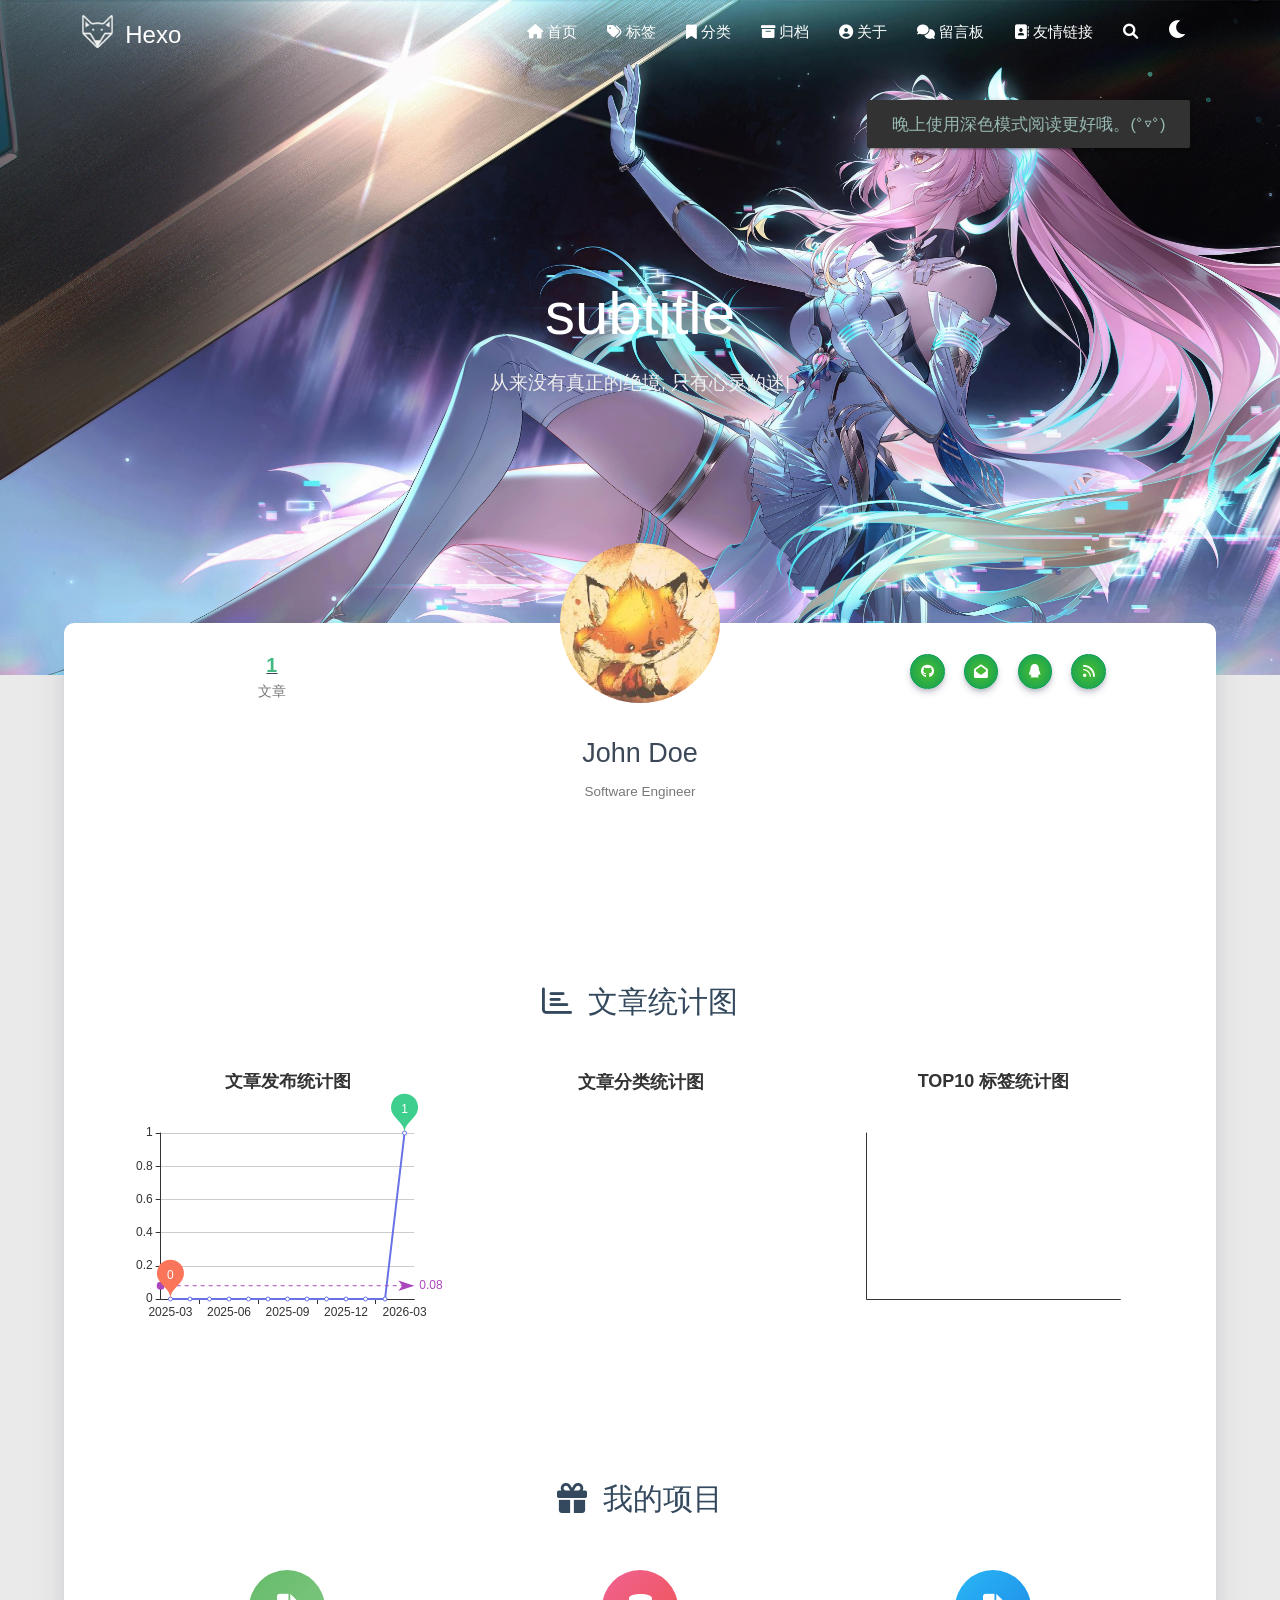
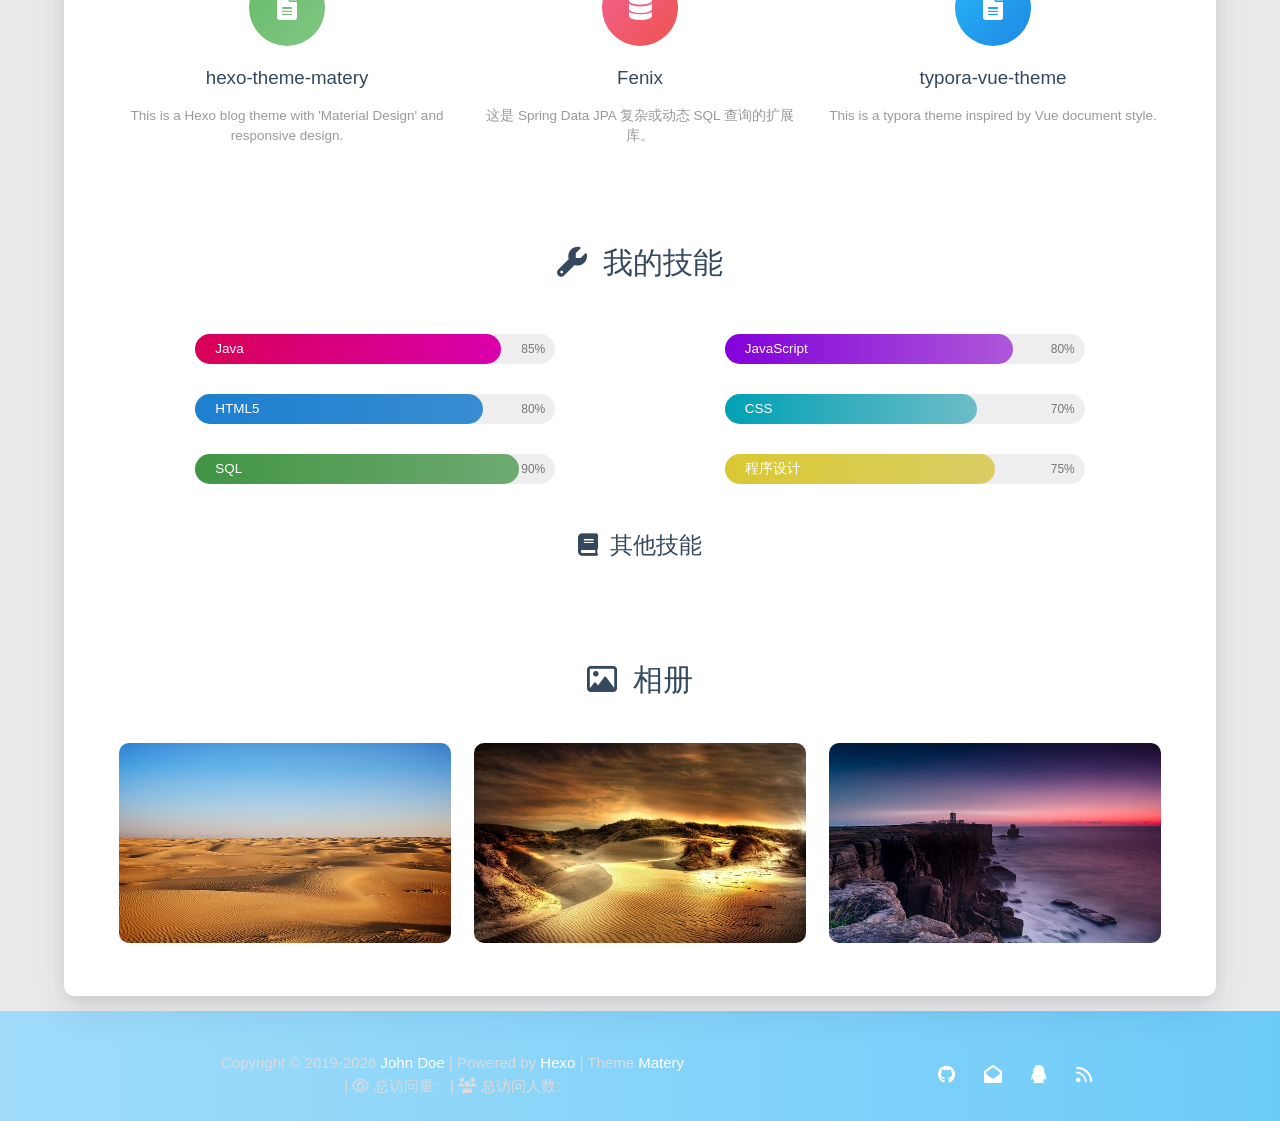
==== commit 7194205d: "Site updated: 2026-03-27 17:14:21" ====
--- a/about/index.html
+++ b/about/index.html
@@ -380,13 +380,6 @@
     // var bannerUrl = "/medias/banner/" + new Date().getDay() + '.jpg';
     var bannerUrl = "/medias/banner/" + '0.jpg';
     $('.bg-cover').css('background-image', 'url(' + bannerUrl + ')');
-</script>
-<script>
-    
-      var bannerUrl = "/medias/featureimages/" + Math.floor(Math.random() * 24) + '.jpg';
-    
-    $('.bg-cover.about-cover').css('background-image', 'url(' + bannerUrl + ')');
-
 </script>
 
 
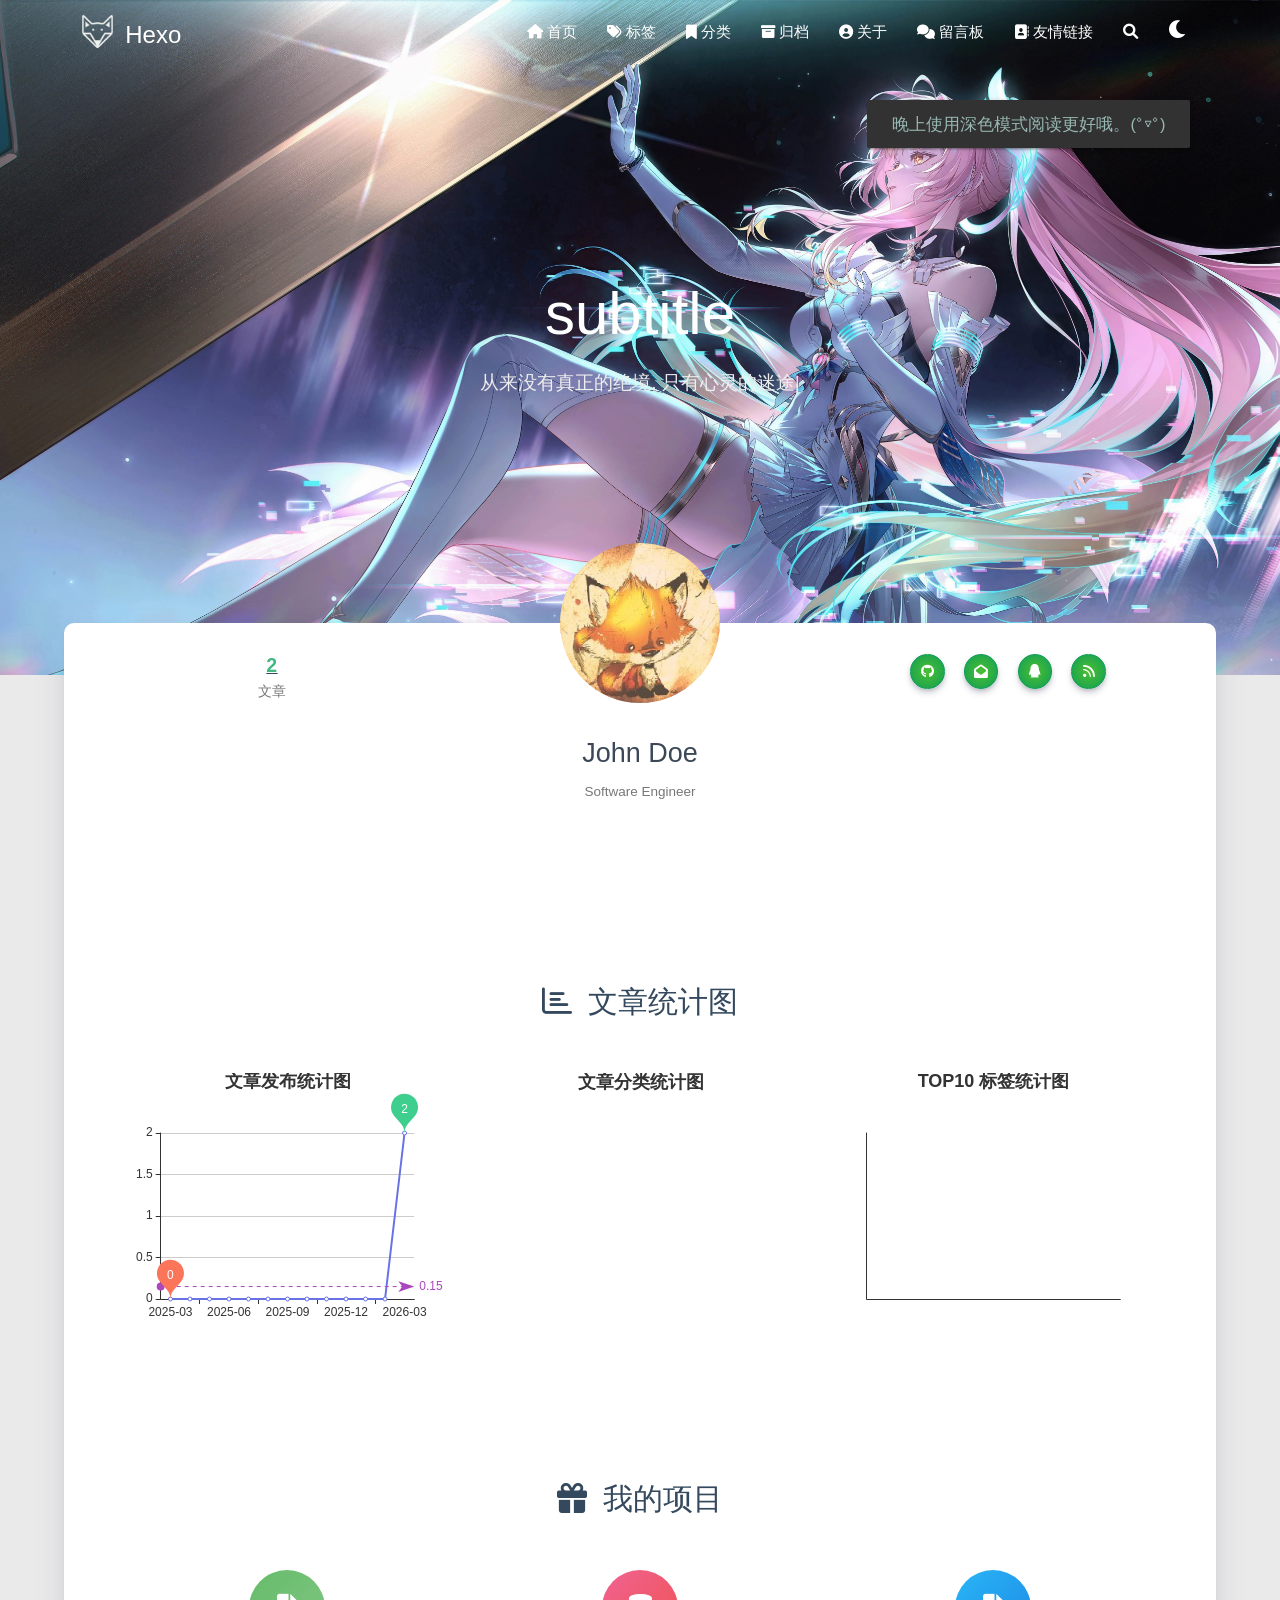
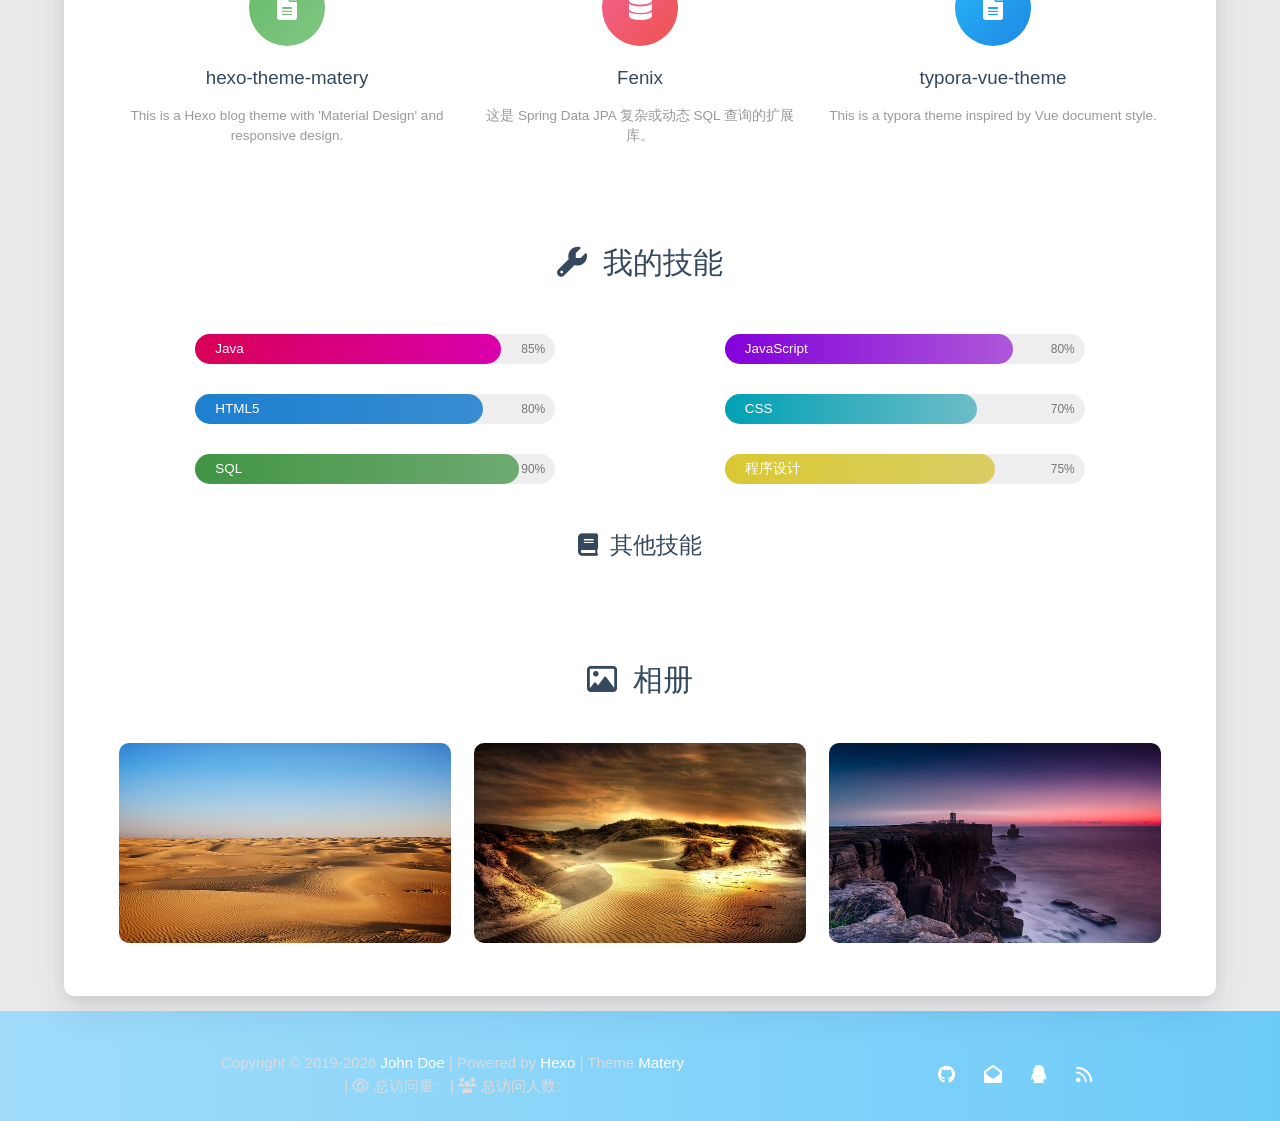
==== commit ad7f7a05: "Site updated: 2026-03-27 17:36:18" ====
--- a/about/index.html
+++ b/about/index.html
@@ -395,7 +395,7 @@
                     <div class="post-statis col l4 hide-on-med-and-down" data-aos="zoom-in-right">
                         
 <div class="statis">
-    <span class="count"><a href="/">1</a></span>
+    <span class="count"><a href="/">2</a></span>
     <span class="name">文章</span>
 </div>
 
@@ -415,7 +415,7 @@
                                 <div class="post-statis hide-on-large-only" data-aos="zoom-in-right">
                                     
 <div class="statis">
-    <span class="count"><a href="/">1</a></span>
+    <span class="count"><a href="/">2</a></span>
     <span class="name">文章</span>
 </div>
 
@@ -563,7 +563,7 @@
                 name: '文章篇数',
                 type: 'line',
                 color: ['#6772e5'],
-                data: [0,0,0,0,0,0,0,0,0,0,0,0,1],
+                data: [0,0,0,0,0,0,0,0,0,0,0,0,2],
                 markPoint: {
                     symbolSize: 45,
                     color: ['#fa755a','#3ecf8e','#82d3f4'],
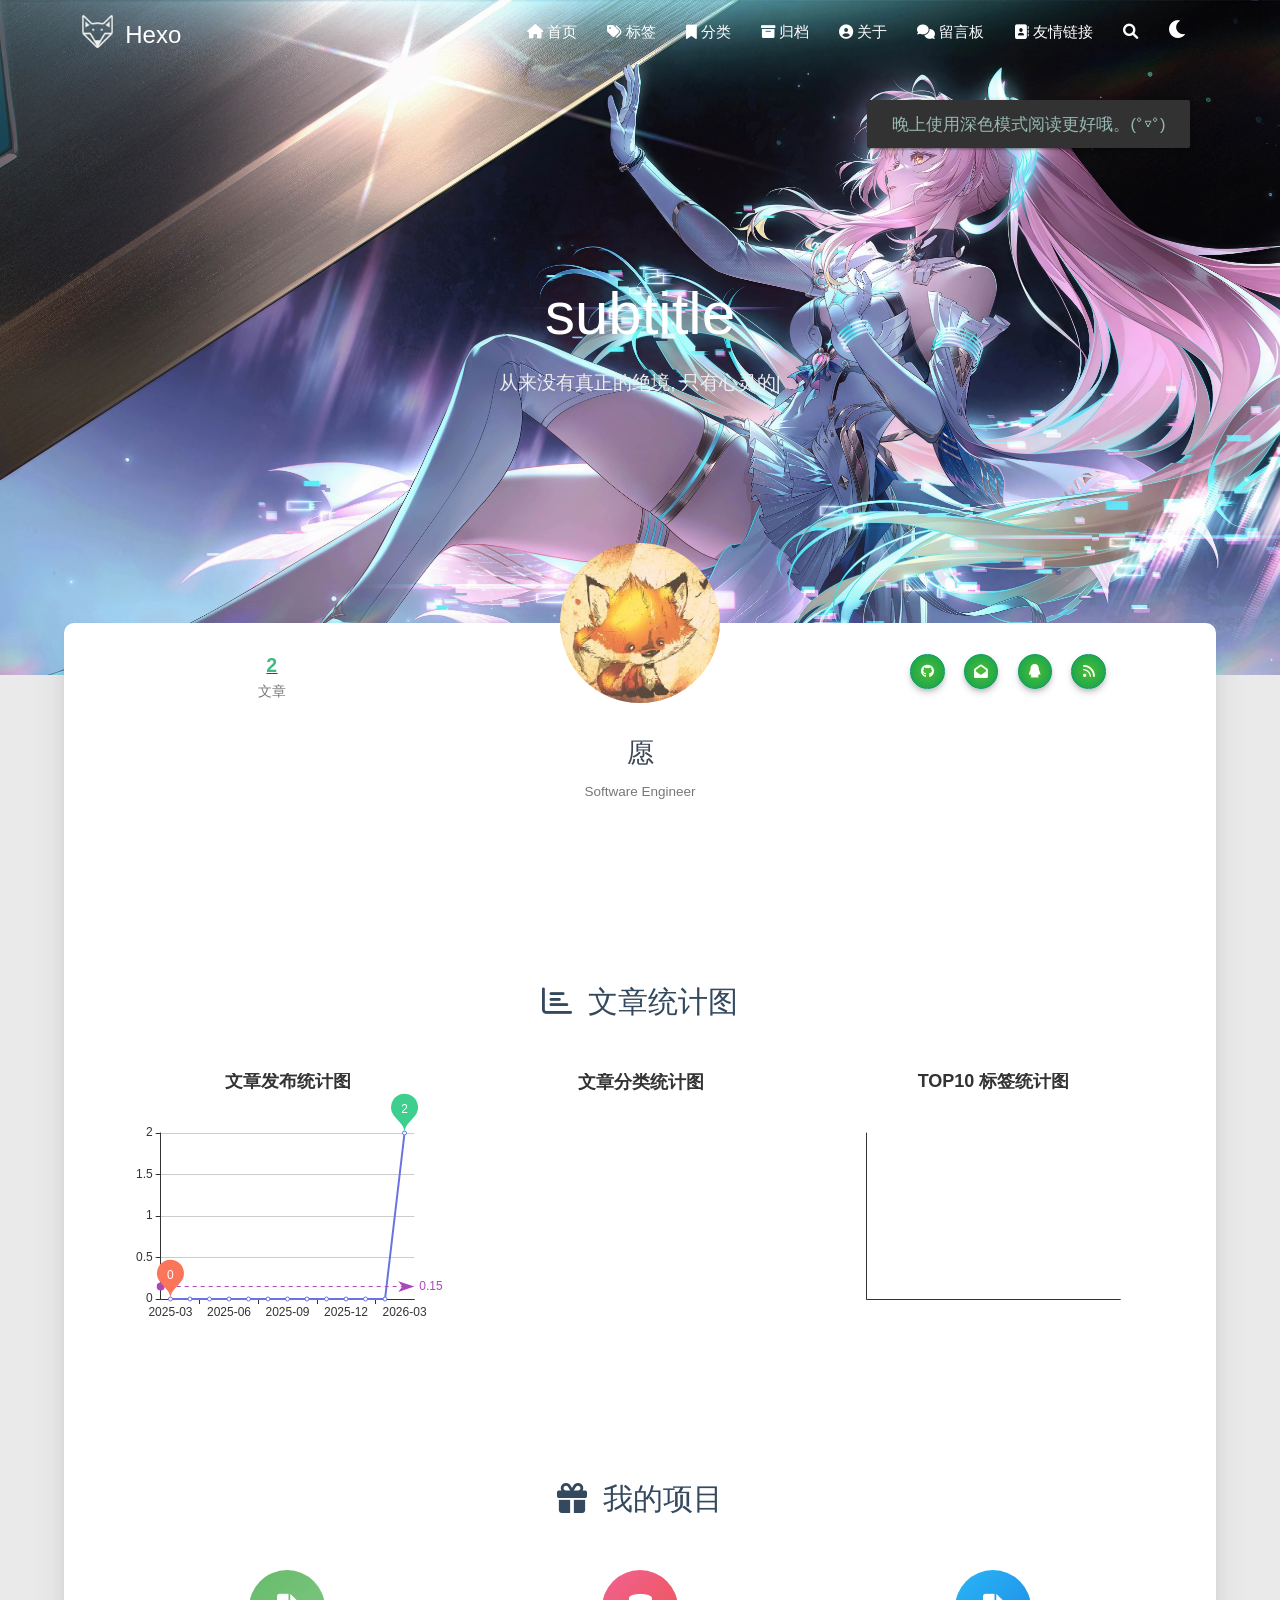
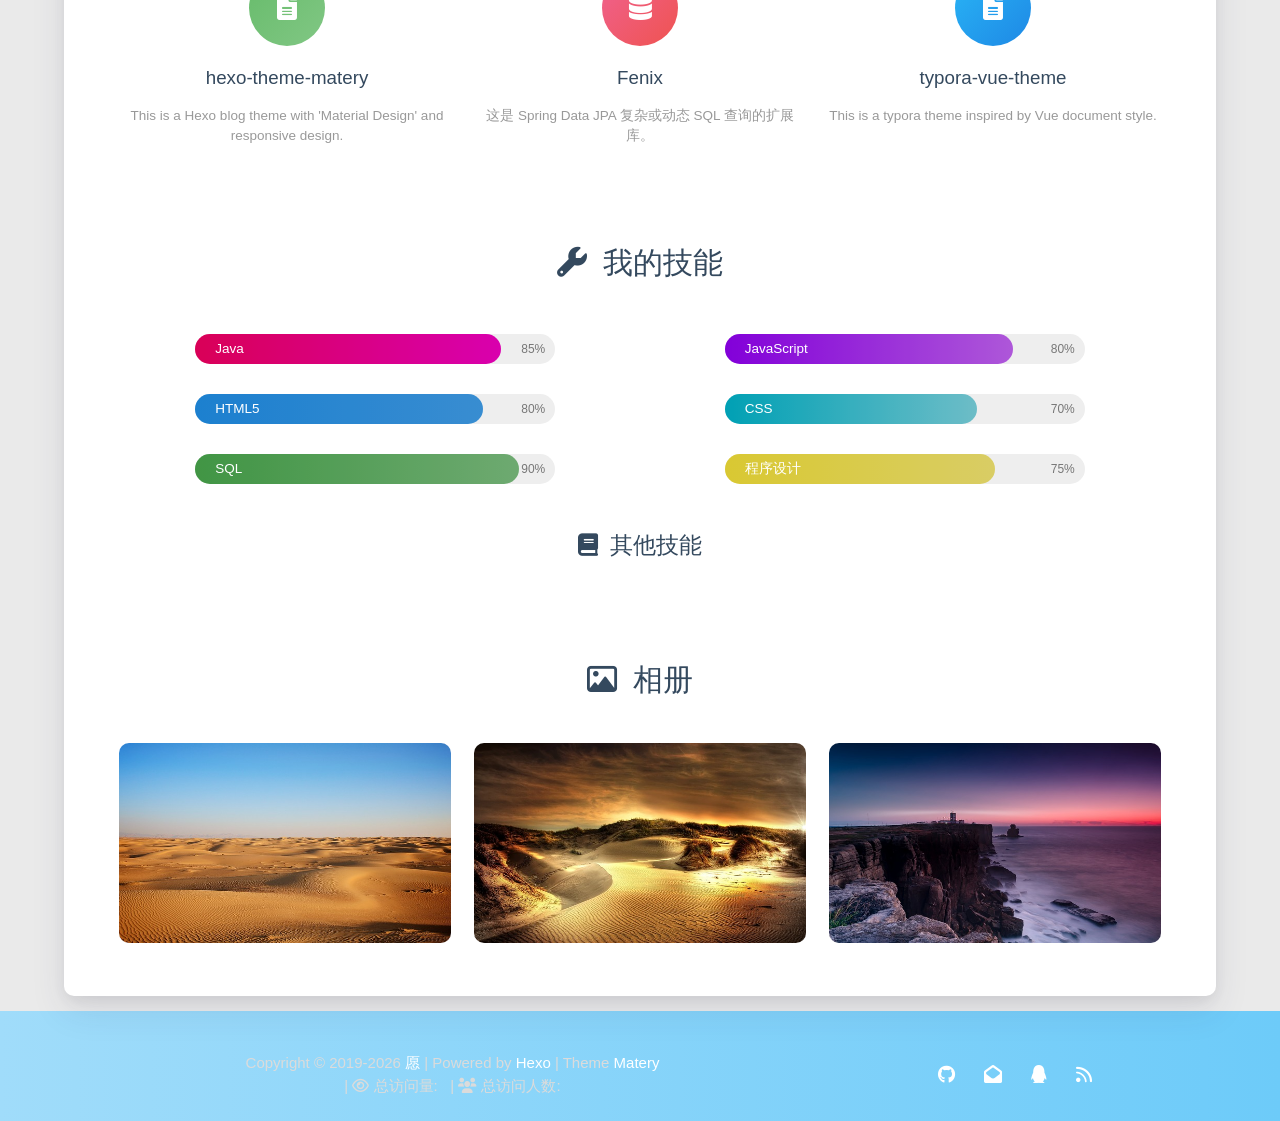
==== commit 65db80d5: "Site updated: 2026-03-27 17:41:55" ====
--- a/about/index.html
+++ b/about/index.html
@@ -408,7 +408,7 @@
                     <div class="col s12 m12 l4">
                         <div class="profile center-align">
                             <div class="avatar">
-                                <img src="/medias/avatar.jpg" alt="John Doe"
+                                <img src="/medias/avatar.jpg" alt="愿"
                                      class="circle responsive-img avatar-img">
                             </div>
                             <div class="author">
@@ -425,7 +425,7 @@
 
 
                                 </div>
-                                <div class="title">John Doe</div>
+                                <div class="title">愿</div>
                                 <div class="career">Software Engineer</div>
                                 <div class="social-link hide-on-large-only" data-aos="zoom-in-left">
                                     
@@ -935,7 +935,7 @@
             
                 <span id="year">2019-2026</span>
             
-            <a href="/about" target="_blank">John Doe</a>
+            <a href="/about" target="_blank">愿</a>
             |&nbsp;Powered by&nbsp;<a href="https://hexo.io/" target="_blank">Hexo</a>
             |&nbsp;Theme&nbsp;<a href="https://github.com/blinkfox/hexo-theme-matery" target="_blank">Matery</a>
             
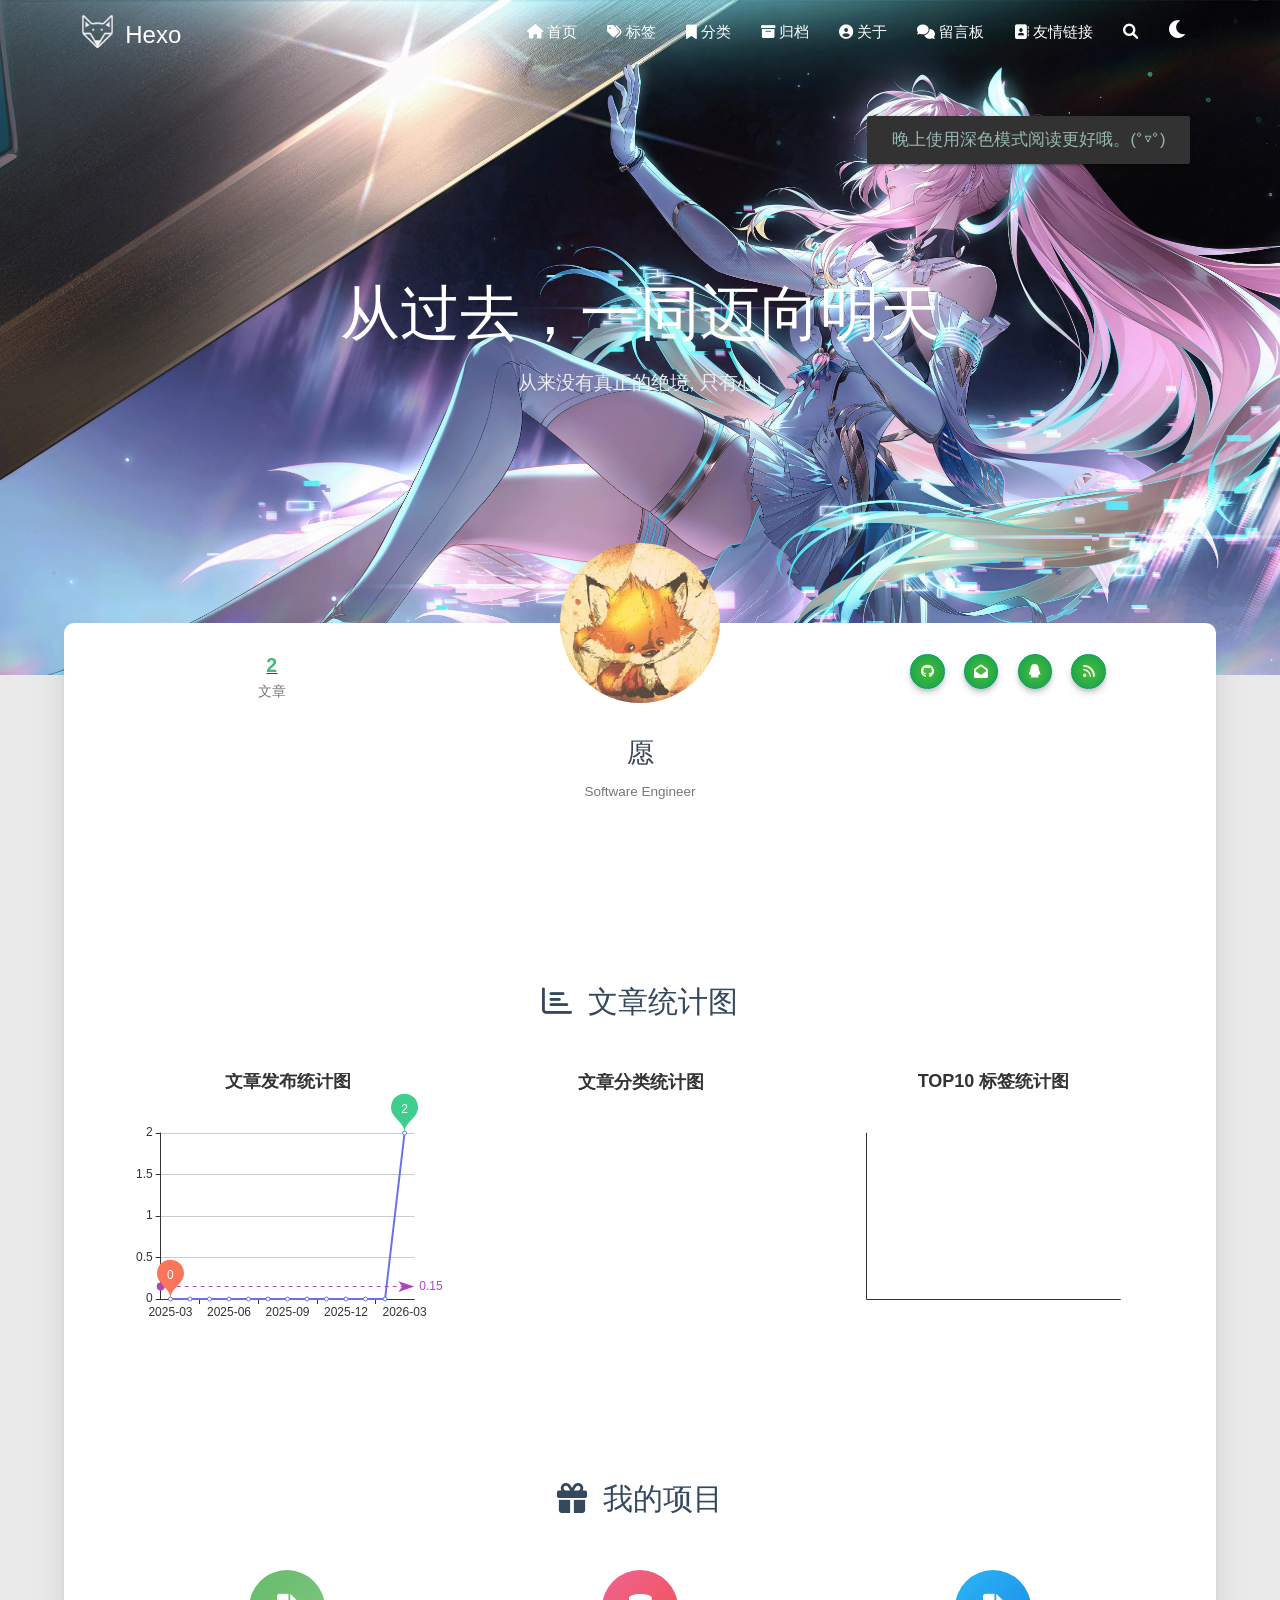
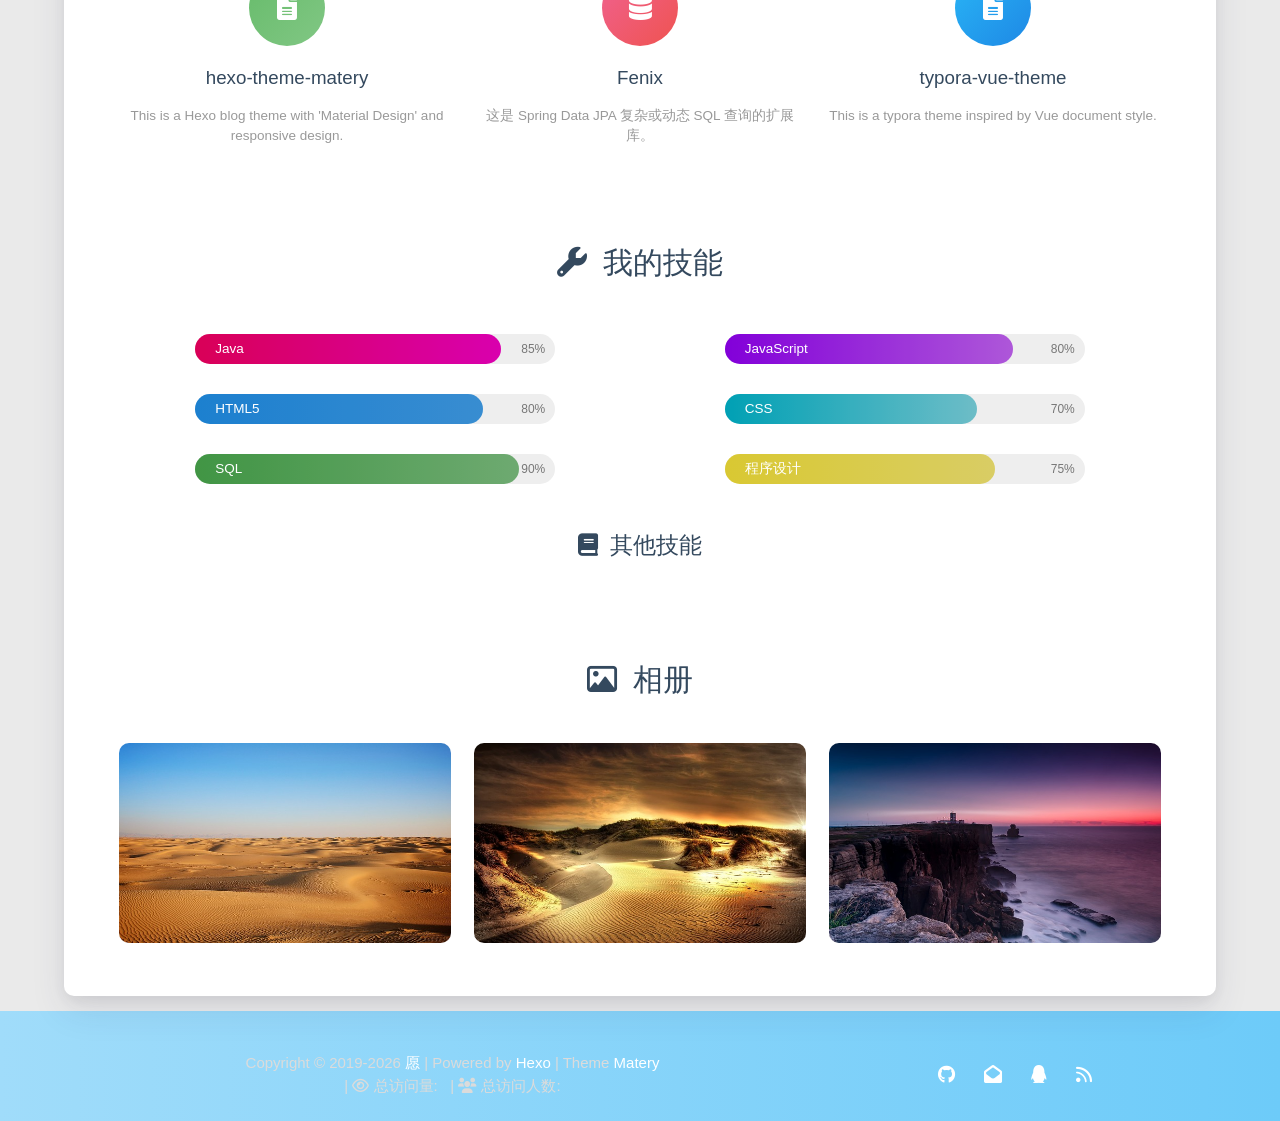
==== commit 3346877c: "Site updated: 2026-03-27 17:50:09" ====
--- a/about/index.html
+++ b/about/index.html
@@ -344,7 +344,7 @@
         <div class="brand">
             <div class="title center-align">
                 
-                    subtitle
+                从过去，一同迈向明天
                 
             </div>
 
